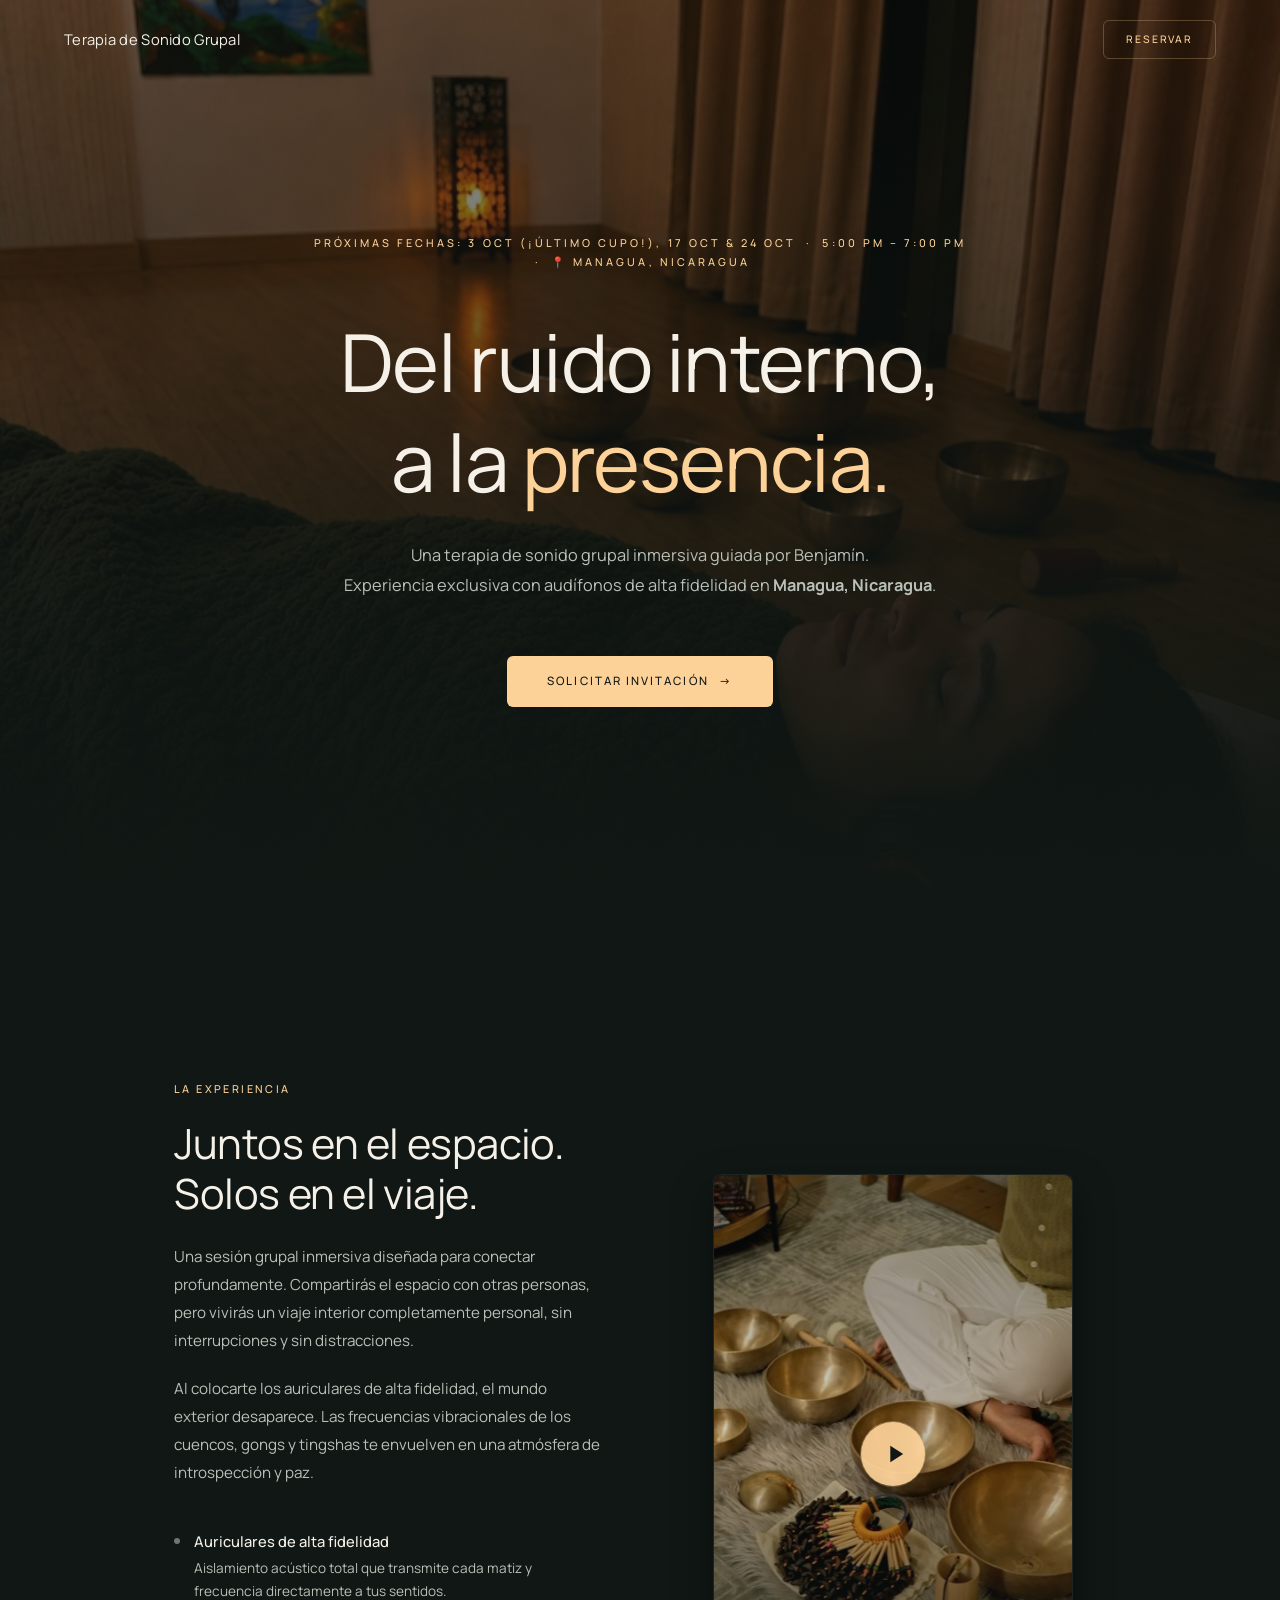
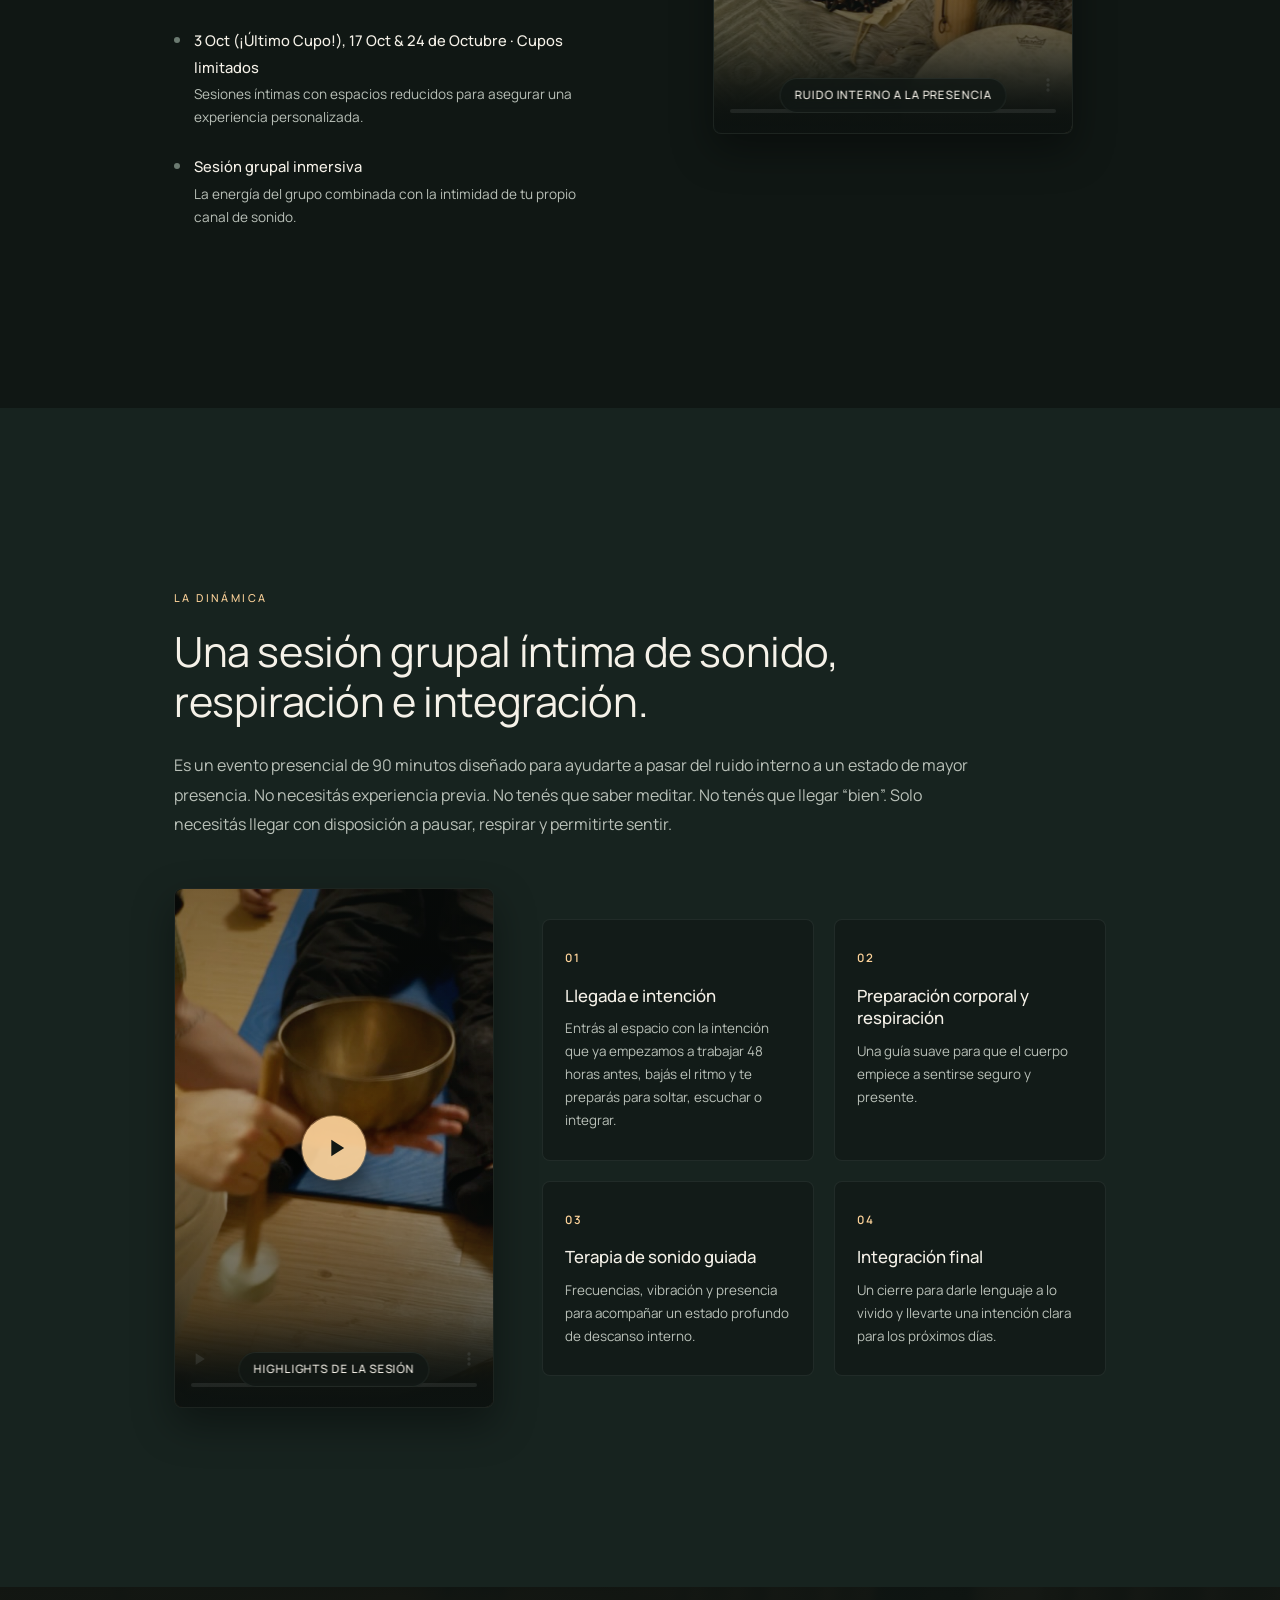
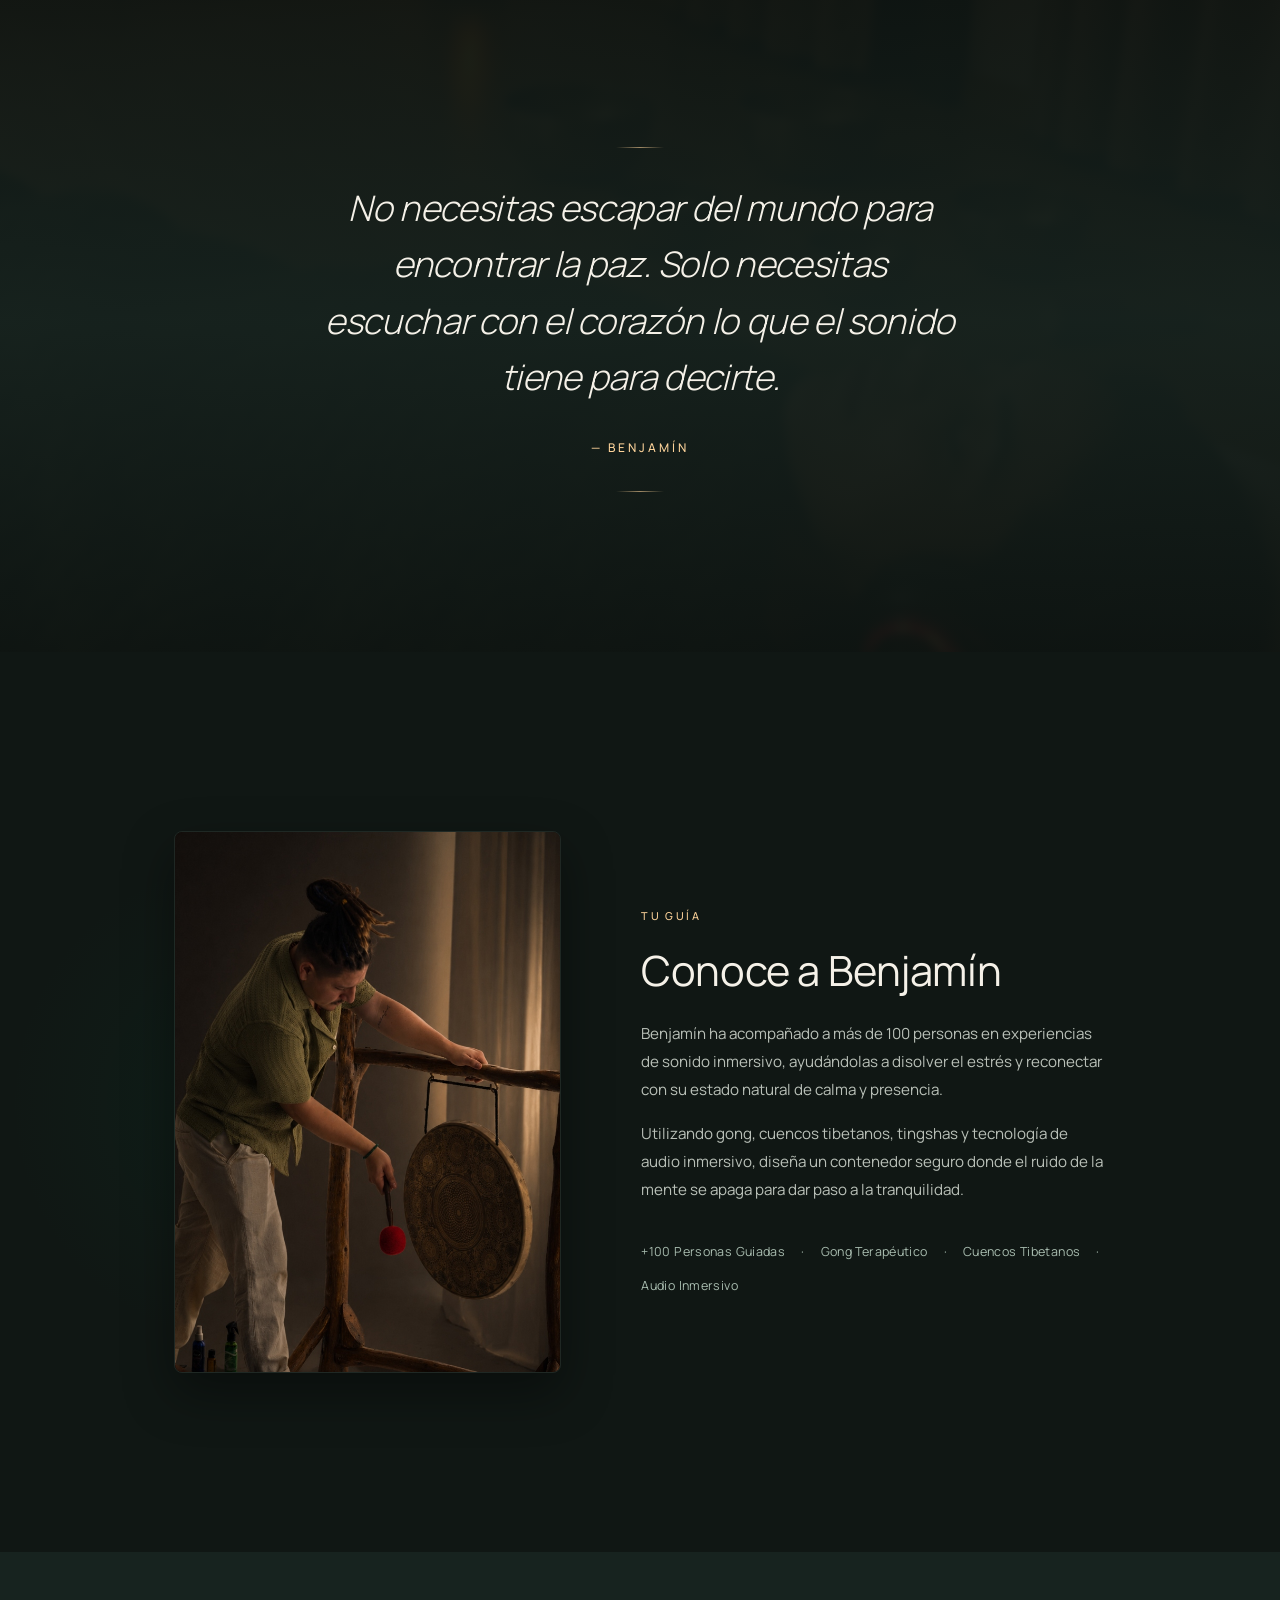
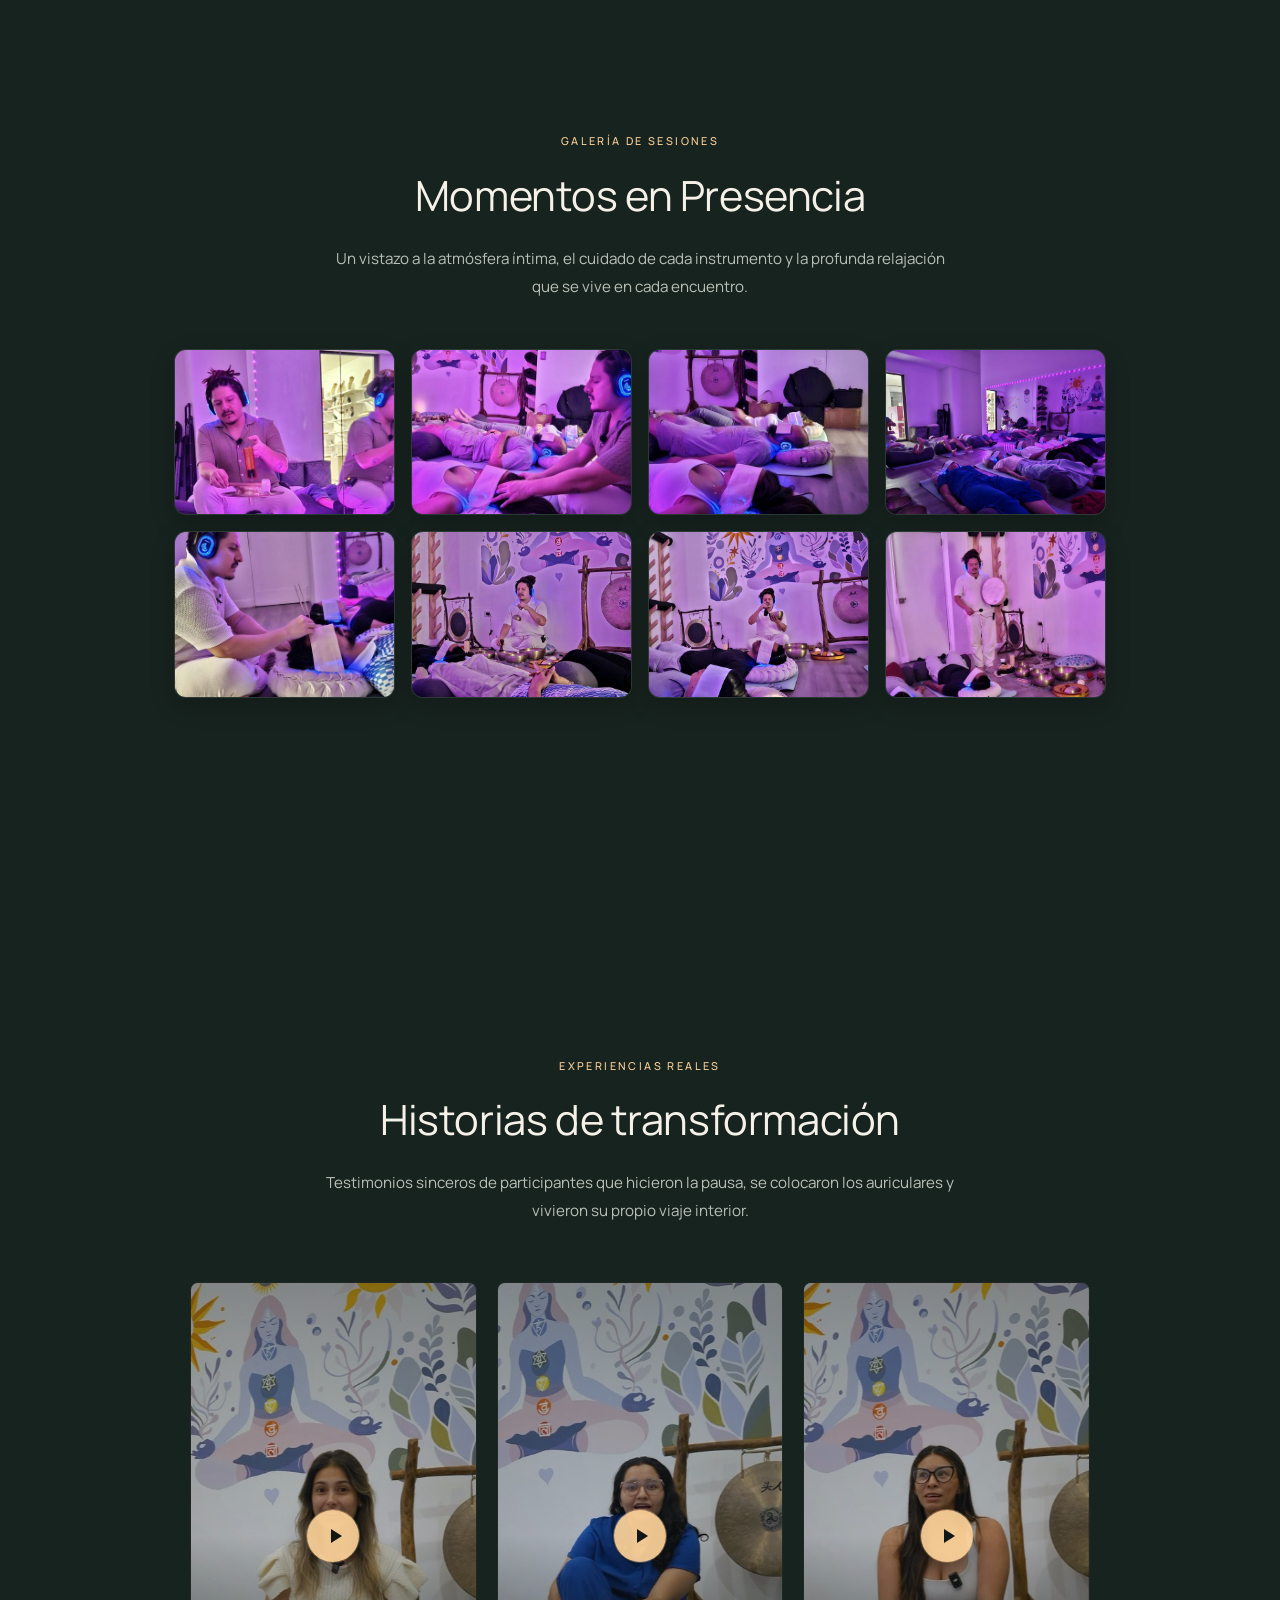
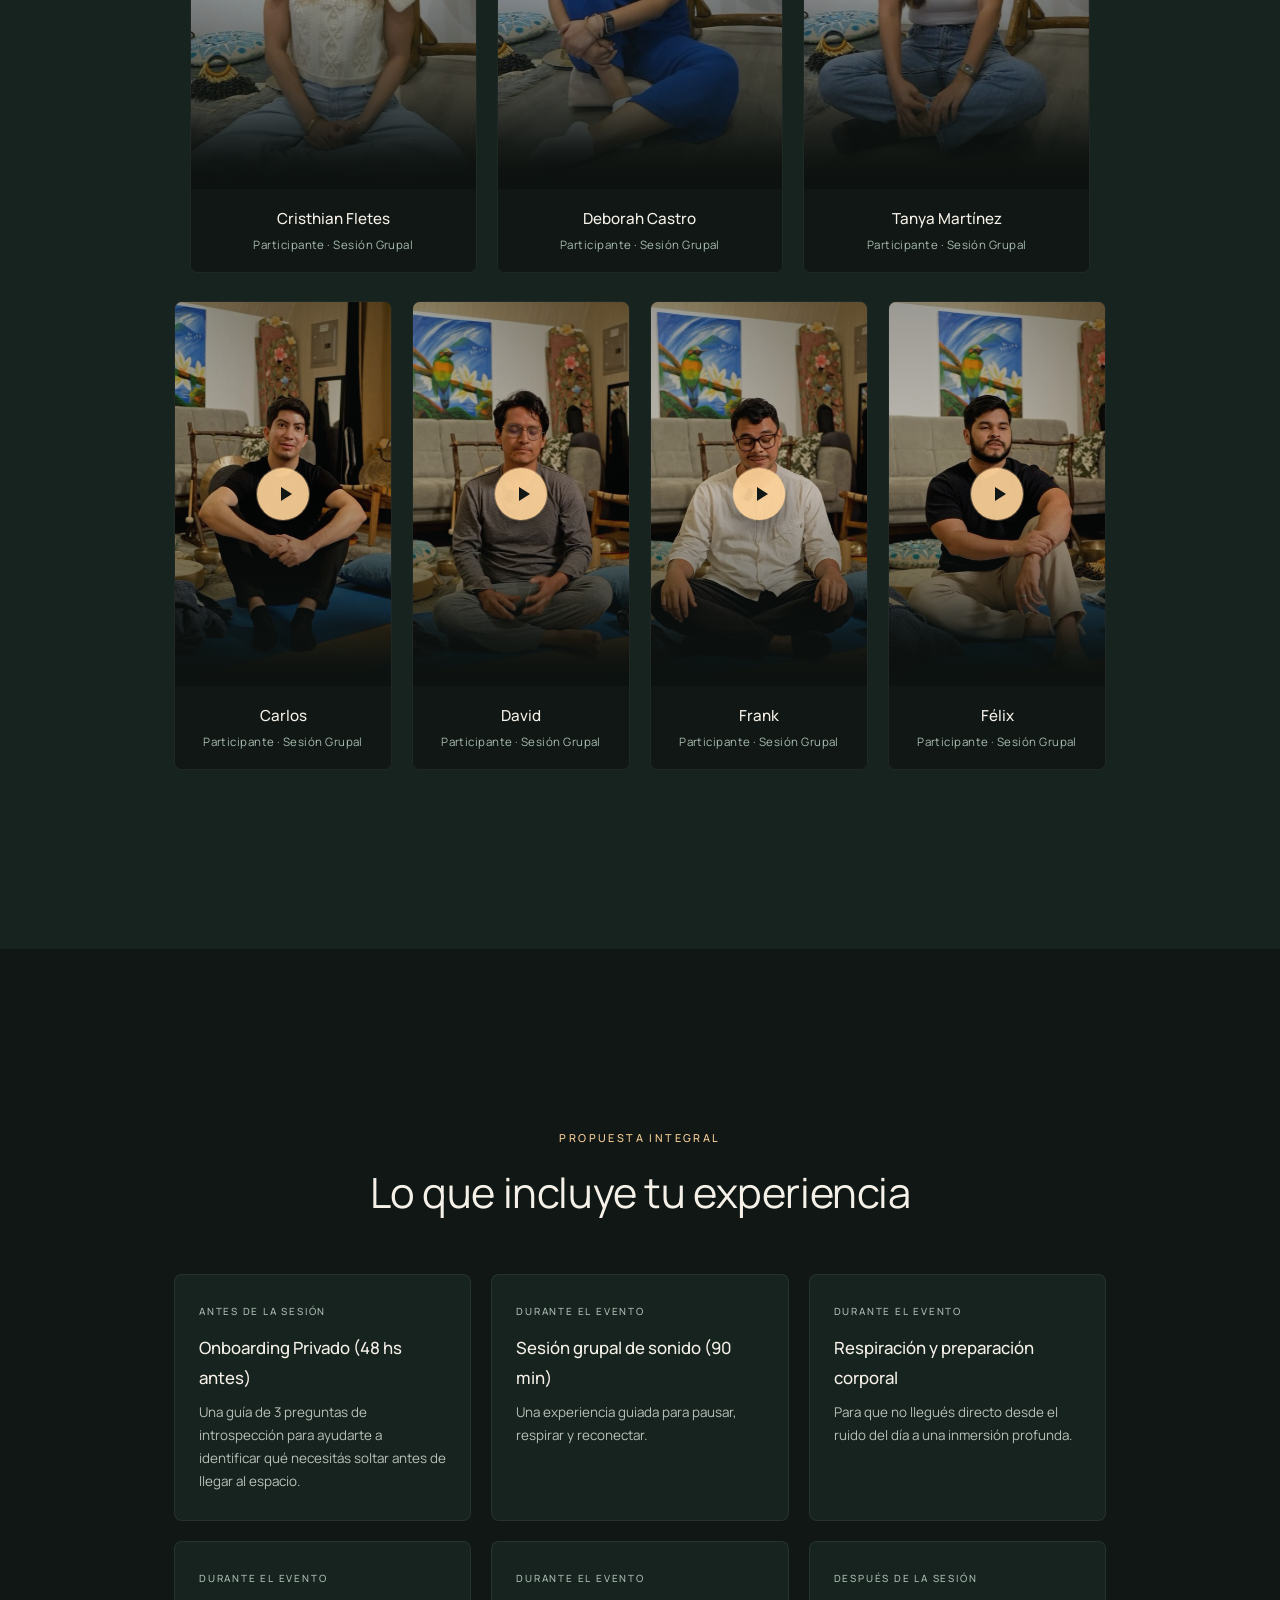
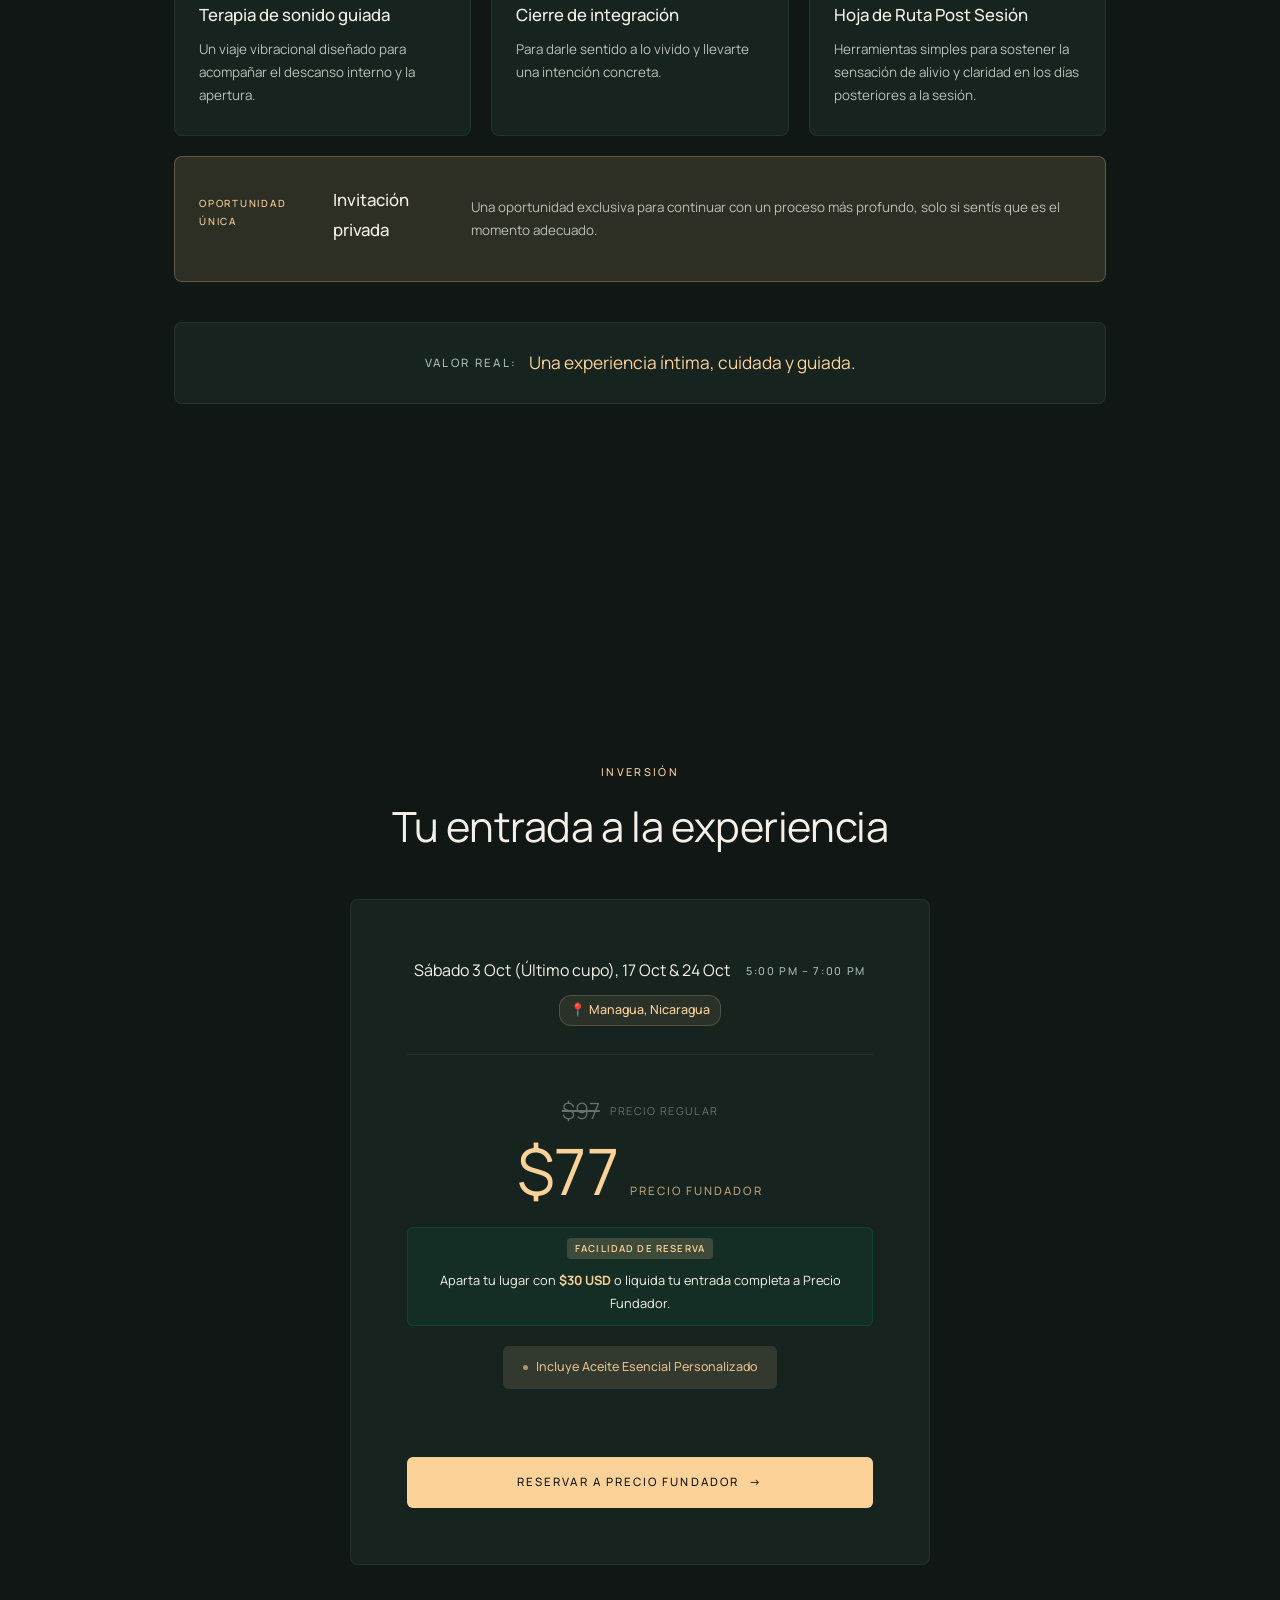
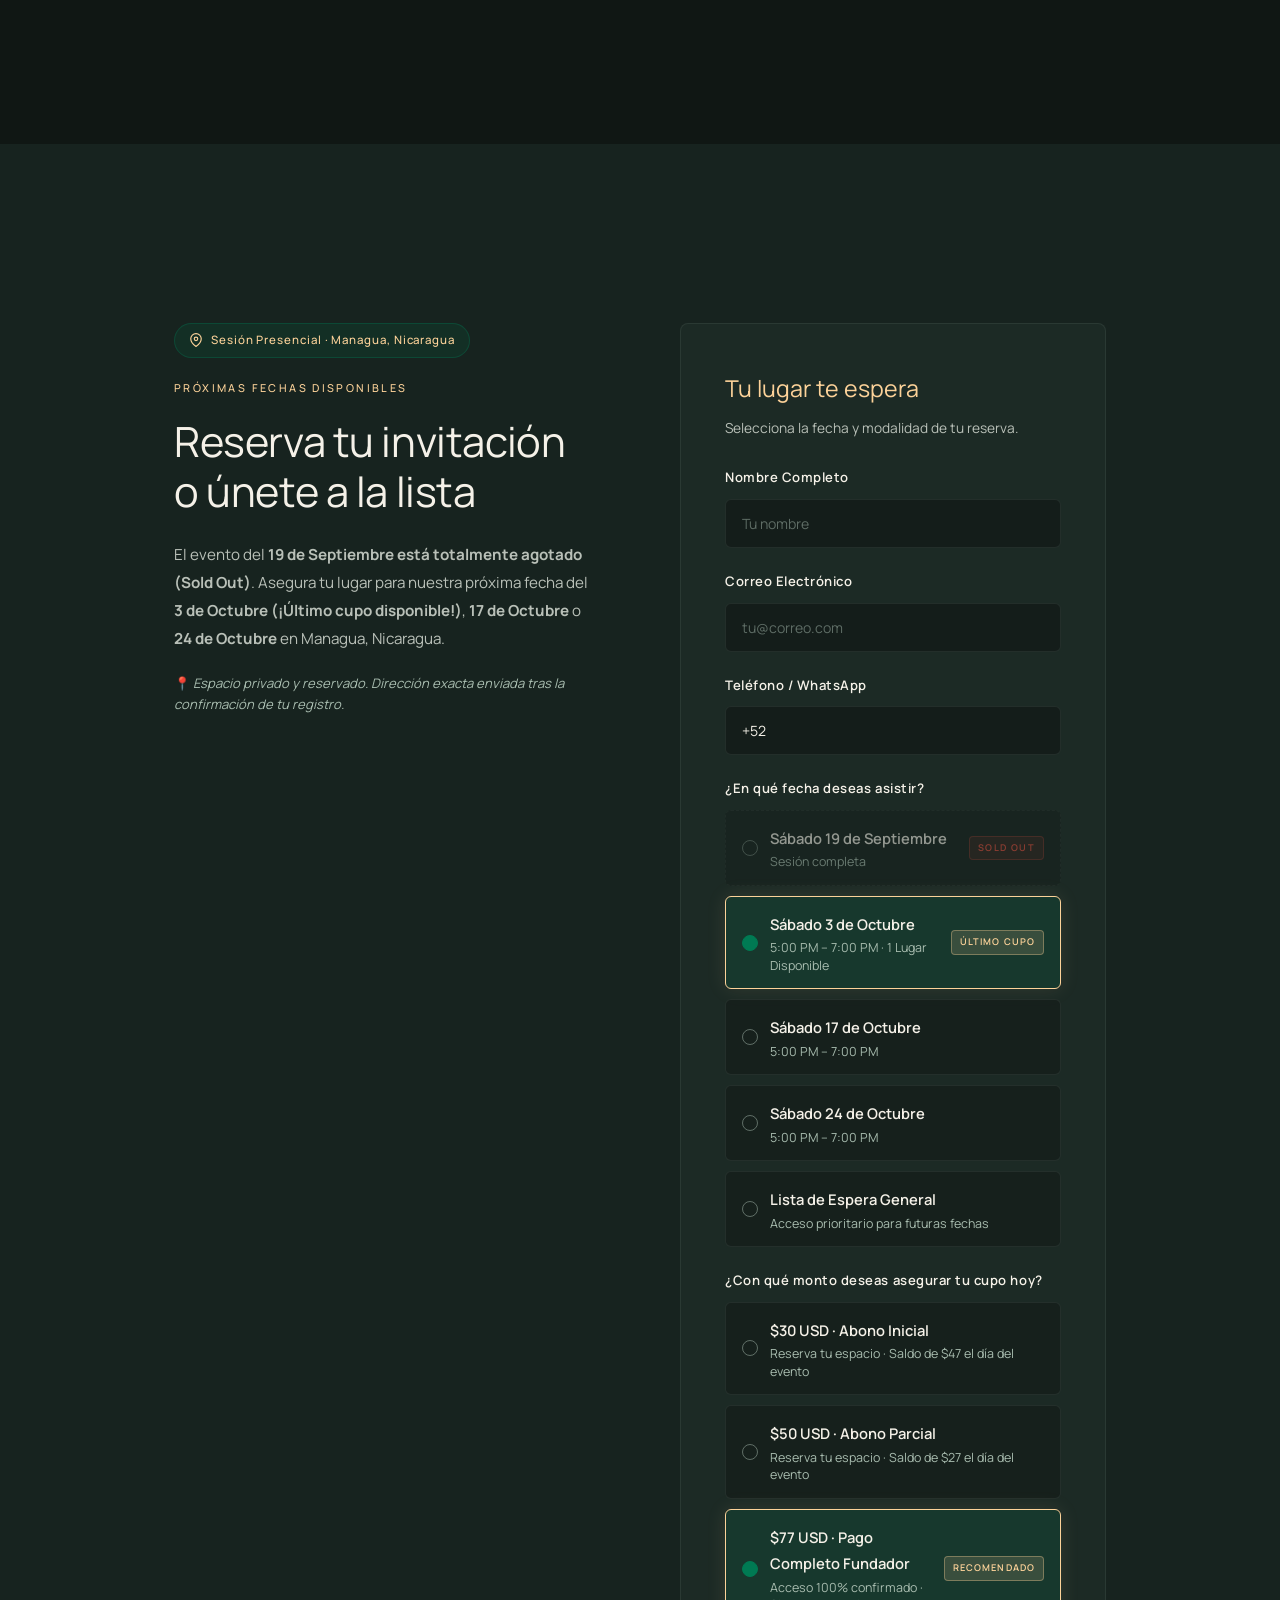
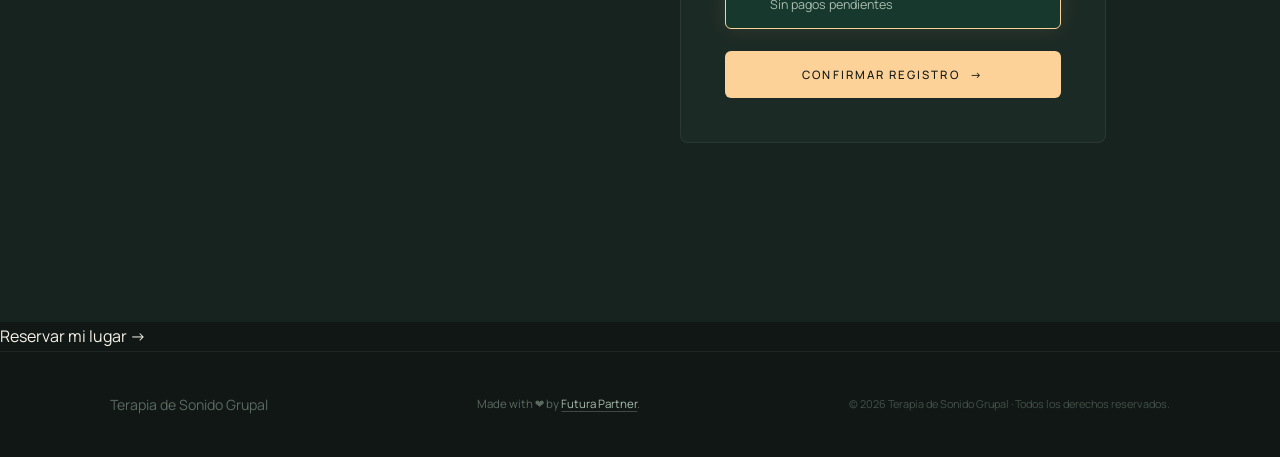
==== default/index.html @ f6e2417f "Initial commit: Added default and light versions" ====
<!DOCTYPE html>
<html lang="es">
<head>
  <meta charset="UTF-8" />
  <meta name="viewport" content="width=device-width, initial-scale=1.0" />
  <title>Terapia de Sonido Grupal — Exclusiva | Inscríbete</title>
  <meta name="description" content="Terapia de Sonido Grupal Inmersiva guiada por Benjamín. Reserva tu invitación e inscríbete a la experiencia." />
  <meta property="og:title" content="Terapia de Sonido Grupal — Exclusiva | Inscríbete" />
  <meta property="og:description" content="Una experiencia de Terapia de Sonido Grupal Inmersiva guiada por Benjamín. Cupos exclusivos. Inscríbete ahora." />
  <meta property="og:type" content="website" />
  <link rel="preconnect" href="https://fonts.googleapis.com" />
  <link rel="preconnect" href="https://fonts.gstatic.com" crossorigin />
  <link href="https://fonts.googleapis.com/css2?family=Manrope:wght@300;400;500;600&display=swap" rel="stylesheet" />
  <link rel="stylesheet" href="style.css" />
  <link rel="stylesheet" href="https://cdn.jsdelivr.net/npm/intl-tel-input@24.5.0/build/css/intlTelInput.min.css" />

  <!-- Google Tag Manager -->
  <script>(function(w,d,s,l,i){w[l]=w[l]||[];w[l].push({'gtm.start':
  new Date().getTime(),event:'gtm.js'});var f=d.getElementsByTagName(s)[0],
  j=d.createElement(s),dl=l!='dataLayer'?'&l='+l:'';j.async=true;j.src=
  'https://www.googletagmanager.com/gtm.js?id='+i+dl;f.parentNode.insertBefore(j,f);
  })(window,document,'script','dataLayer','GTM-536QFM63');</script>
  <!-- End Google Tag Manager -->
</head>
<body>
  <!-- Google Tag Manager (noscript) -->
  <noscript><iframe src="https://www.googletagmanager.com/ns.html?id=GTM-536QFM63"
  height="0" width="0" style="display:none;visibility:hidden"></iframe></noscript>
  <!-- End Google Tag Manager (noscript) -->

  <!-- NAV -->
  <nav id="main-nav" role="navigation" aria-label="Navegación principal">
    <div class="nav-wordmark">Terapia de Sonido Grupal</div>
    <a href="#registro" class="nav-cta" id="nav-cta-btn">Reservar</a>
  </nav>

  <!-- HERO -->
  <section id="hero" aria-label="Inicio">
    <div class="hero-bg" role="img" aria-label="Atmósfera de terapia de sonido"></div>
    <div class="hero-overlay"></div>
    <div class="hero-content">
      <p class="hero-eyebrow">Próximas Fechas: 3 Oct (¡Último cupo!), 17 Oct & 24 Oct <span class="desktop-only">&nbsp;·&nbsp; 5:00 PM – 7:00 PM</span> &nbsp;·&nbsp; <span class="hero-location-text">📍 Managua, Nicaragua</span></p>

      <h1 class="hero-title">
        Del ruido interno,<br />
        a la <em>presencia.</em>
      </h1>

      <p class="hero-subtitle">
        Una terapia de sonido grupal inmersiva guiada por Benjamín.<br class="desktop-only" />
        Experiencia exclusiva con audífonos de alta fidelidad en <strong>Managua, Nicaragua</strong>.
      </p>

      <a href="#registro" class="btn-primary" id="hero-cta-btn">
        Solicitar Invitación <span class="arrow">→</span>
      </a>
    </div>
  </section>

  <!-- EXPERIENCE -->
  <section id="experience" aria-labelledby="exp-title">
    <div class="container">
      <div class="experience-grid">
        <div class="experience-text">
          <span class="eyebrow reveal">La Experiencia</span>
          <h2 class="section-title reveal delay-1" id="exp-title">
            Juntos en el espacio.<br />Solos en el viaje.
          </h2>
          <p class="section-body reveal delay-2">
            Una sesión grupal inmersiva diseñada para conectar profundamente. Compartirás el espacio con otras personas, pero vivirás un viaje interior completamente personal, sin interrupciones y sin distracciones.
          </p>
          <p class="section-body reveal delay-2">
            Al colocarte los auriculares de alta fidelidad, el mundo exterior desaparece. Las frecuencias vibracionales de los cuencos, gongs y tingshas te envuelven en una atmósfera de introspección y paz.
          </p>
          <ul class="feature-list reveal delay-3">
            <li class="feature-item">
              <div class="feature-dot"></div>
              <div class="feature-text">
                <strong>Auriculares de alta fidelidad</strong>
                <p>Aislamiento acústico total que transmite cada matiz y frecuencia directamente a tus sentidos.</p>
              </div>
            </li>
            <li class="feature-item">
              <div class="feature-dot"></div>
              <div class="feature-text">
                <strong>3 Oct (¡Último Cupo!), 17 Oct & 24 de Octubre · Cupos limitados</strong>
                <p>Sesiones íntimas con espacios reducidos para asegurar una experiencia personalizada.</p>
              </div>
            </li>
            <li class="feature-item">
              <div class="feature-dot"></div>
              <div class="feature-text">
                <strong>Sesión grupal inmersiva</strong>
                <p>La energía del grupo combinada con la intimidad de tu propio canal de sonido.</p>
              </div>
            </li>
          </ul>
        </div>
        <div class="experience-video-container reveal delay-2">
          <div class="video-card-wrapper main-video-wrapper">
            <video
              id="video-principal"
              class="custom-video"
              src="videos/ruido_interno.mp4"
              poster="videos/poster_ruido_interno.jpg"
              playsinline
              preload="metadata"
              controls
            ></video>
            <div class="video-custom-overlay" data-video-target="video-principal">
              <button class="video-play-button" aria-label="Reproducir video principal">
                <svg viewBox="0 0 24 24" width="28" height="28" fill="currentColor">
                  <path d="M8 5v14l11-7z"/>
                </svg>
              </button>
              <div class="video-tag-pill">Ruido interno a la presencia</div>
            </div>
          </div>
        </div>
      </div>
    </div>
  </section>

  <!-- PROCESO DE LA SESIÓN -->
  <section id="proceso" aria-labelledby="proceso-title">
    <div class="container">
      <div class="proceso-header">
        <span class="eyebrow reveal">La Dinámica</span>
        <h2 class="section-title reveal delay-1" id="proceso-title">
          Una sesión grupal íntima de sonido,<br />respiración e integración.
        </h2>
        <p class="section-body proceso-intro reveal delay-2">
          Es un evento presencial de 90 minutos diseñado para ayudarte a pasar del ruido interno a un estado de mayor presencia. No necesitás experiencia previa. No tenés que saber meditar. No tenés que llegar “bien”. Solo necesitás llegar con disposición a pausar, respirar y permitirte sentir.
        </p>
      </div>

      <div class="proceso-columns">
        <!-- Columna Izquierda: Video Highlights -->
        <div class="proceso-video-col reveal delay-1">
          <div class="video-card-wrapper highlights-video-wrapper">
            <video
              id="video-highlights"
              class="custom-video"
              src="videos/highlights.mp4"
              poster="videos/poster_highlights.jpg"
              playsinline
              preload="metadata"
              controls
            ></video>
            <div class="video-custom-overlay" data-video-target="video-highlights">
              <button class="video-play-button" aria-label="Ver momentos destacados">
                <svg viewBox="0 0 24 24" width="28" height="28" fill="currentColor">
                  <path d="M8 5v14l11-7z"/>
                </svg>
              </button>
              <div class="video-tag-pill">Highlights de la sesión</div>
            </div>
          </div>
        </div>

        <!-- Columna Derecha: Tarjetas del proceso -->
        <div class="proceso-cards-col">
          <div class="proceso-grid">
            <div class="proceso-card reveal">
              <span class="proceso-num">01</span>
              <h3 class="proceso-card-title">Llegada e intención</h3>
              <p class="proceso-card-body">Entrás al espacio con la intención que ya empezamos a trabajar 48 horas antes, bajás el ritmo y te preparás para soltar, escuchar o integrar.</p>
            </div>
            <div class="proceso-card reveal delay-1">
              <span class="proceso-num">02</span>
              <h3 class="proceso-card-title">Preparación corporal y respiración</h3>
              <p class="proceso-card-body">Una guía suave para que el cuerpo empiece a sentirse seguro y presente.</p>
            </div>
            <div class="proceso-card reveal delay-2">
              <span class="proceso-num">03</span>
              <h3 class="proceso-card-title">Terapia de sonido guiada</h3>
              <p class="proceso-card-body">Frecuencias, vibración y presencia para acompañar un estado profundo de descanso interno.</p>
            </div>
            <div class="proceso-card reveal delay-3">
              <span class="proceso-num">04</span>
              <h3 class="proceso-card-title">Integración final</h3>
              <p class="proceso-card-body">Un cierre para darle lenguaje a lo vivido y llevarte una intención clara para los próximos días.</p>
            </div>
          </div>
        </div>
      </div>
    </div>
  </section>

  <!-- QUOTE — cinematic moment -->
  <section id="quote-band" aria-label="Filosofía">
    <div class="quote-bg" aria-hidden="true"></div>
    <div class="quote-overlay"></div>
    <div class="quote-inner">
      <div class="quote-line" aria-hidden="true"></div>
      <blockquote class="quote-text reveal">
        No necesitas escapar del mundo para encontrar la paz. Solo necesitas escuchar con el corazón lo que el sonido tiene para decirte.
      </blockquote>
      <p class="quote-attr reveal delay-1">— Benjamín</p>
      <div class="quote-line" aria-hidden="true"></div>
    </div>
  </section>

  <!-- BENJAMIN -->
  <section id="benjamin" aria-labelledby="benjamin-title">
    <div class="benjamin-ambient" aria-hidden="true"></div>
    <div class="container">
      <div class="benjamin-grid">
        <div class="benjamin-image-frame reveal">
          <img src="benjamin_gong.jpg" alt="Benjamín guiando con gong sagrado" loading="lazy" />
        </div>
        <div class="benjamin-content">
          <span class="eyebrow reveal">Tu Guía</span>
          <h2 class="section-title reveal delay-1" id="benjamin-title">Conoce a Benjamín</h2>
          <p class="section-body reveal delay-2">
            Benjamín ha acompañado a más de 100 personas en experiencias de sonido inmersivo, ayudándolas a disolver el estrés y reconectar con su estado natural de calma y presencia.
          </p>
          <p class="section-body reveal delay-2">
            Utilizando gong, cuencos tibetanos, tingshas y tecnología de audio inmersivo, diseña un contenedor seguro donde el ruido de la mente se apaga para dar paso a la tranquilidad.
          </p>
          <div class="credentials reveal delay-3">
            <span class="credential-item">+100 Personas Guiadas</span>
            <span class="credential-item">·</span>
            <span class="credential-item">Gong Terapéutico</span>
            <span class="credential-item">·</span>
            <span class="credential-item">Cuencos Tibetanos</span>
            <span class="credential-item">·</span>
            <span class="credential-item">Audio Inmersivo</span>
          </div>
        </div>
      </div>
    </div>
  </section>

  <!-- GALLERY — Sesiones de Sonidoterapia -->
  <section id="gallery" aria-labelledby="gallery-title">
    <div class="container">
      <div class="gallery-header">
        <span class="eyebrow reveal">Galería de Sesiones</span>
        <h2 class="section-title reveal delay-1" id="gallery-title">
          Momentos en Presencia
        </h2>
        <p class="section-body gallery-intro reveal delay-2">
          Un vistazo a la atmósfera íntima, el cuidado de cada instrumento y la profunda relajación que se vive en cada encuentro.
        </p>
      </div>
      <div class="gallery-grid reveal delay-2">
        <div class="gallery-card" data-index="0" data-large="gallery/sesion_foto_1_large.jpg" data-caption="Inmersión sonora grupal y presencia plena">
          <div class="gallery-img-wrapper">
            <img src="gallery/sesion_foto_1_thumb.jpg" alt="Participantes en sesión de terapia de sonido grupal" class="pos-top" loading="lazy" />
            <div class="gallery-overlay">
              <span class="gallery-zoom-icon">
                <svg viewBox="0 0 24 24" width="22" height="22" fill="none" stroke="currentColor" stroke-width="2">
                  <path d="M15 3h6v6M9 21H3v-6M21 3l-7 7M3 21l7-7"/>
                </svg>
              </span>
            </div>
          </div>
        </div>
        <div class="gallery-card" data-index="1" data-large="gallery/sesion_foto_2_large.jpg" data-caption="Instrumentos sagrados y cuencos tibetanos de sanación">
          <div class="gallery-img-wrapper">
            <img src="gallery/sesion_foto_2_thumb.jpg" alt="Cuencos tibetanos afinados para terapia de sonido" loading="lazy" />
            <div class="gallery-overlay">
              <span class="gallery-zoom-icon">
                <svg viewBox="0 0 24 24" width="22" height="22" fill="none" stroke="currentColor" stroke-width="2">
                  <path d="M15 3h6v6M9 21H3v-6M21 3l-7 7M3 21l7-7"/>
                </svg>
              </span>
            </div>
          </div>
        </div>
        <div class="gallery-card" data-index="2" data-large="gallery/sesion_foto_3_large.jpg" data-caption="Espacio preparado con atención plena para cada participante">
          <div class="gallery-img-wrapper">
            <img src="gallery/sesion_foto_3_thumb.jpg" alt="Ambiente y disposición de la sesión de sonidoterapia" loading="lazy" />
            <div class="gallery-overlay">
              <span class="gallery-zoom-icon">
                <svg viewBox="0 0 24 24" width="22" height="22" fill="none" stroke="currentColor" stroke-width="2">
                  <path d="M15 3h6v6M9 21H3v-6M21 3l-7 7M3 21l7-7"/>
                </svg>
              </span>
            </div>
          </div>
        </div>
        <div class="gallery-card" data-index="3" data-large="gallery/sesion_foto_4_large.jpg" data-caption="Guía personalizada y vibración armónica">
          <div class="gallery-img-wrapper">
            <img src="gallery/sesion_foto_4_thumb.jpg" alt="Facilitador Benjamín guiando la terapia sonora" loading="lazy" />
            <div class="gallery-overlay">
              <span class="gallery-zoom-icon">
                <svg viewBox="0 0 24 24" width="22" height="22" fill="none" stroke="currentColor" stroke-width="2">
                  <path d="M15 3h6v6M9 21H3v-6M21 3l-7 7M3 21l7-7"/>
                </svg>
              </span>
            </div>
          </div>
        </div>
        <div class="gallery-card" data-index="4" data-large="gallery/sesion_foto_5_large.jpg" data-caption="Relajación y descanso profundo con auriculares HD">
          <div class="gallery-img-wrapper">
            <img src="gallery/sesion_foto_5_thumb.jpg" alt="Participante descansando en sesión de sonido" loading="lazy" />
            <div class="gallery-overlay">
              <span class="gallery-zoom-icon">
                <svg viewBox="0 0 24 24" width="22" height="22" fill="none" stroke="currentColor" stroke-width="2">
                  <path d="M15 3h6v6M9 21H3v-6M21 3l-7 7M3 21l7-7"/>
                </svg>
              </span>
            </div>
          </div>
        </div>
        <div class="gallery-card" data-index="5" data-large="gallery/sesion_foto_6_large.jpg" data-caption="Sonoridad envolvente de campanas y frecuencias puras">
          <div class="gallery-img-wrapper">
            <img src="gallery/sesion_foto_6_thumb.jpg" alt="Detalle de campanas e instrumentos sonoros" loading="lazy" />
            <div class="gallery-overlay">
              <span class="gallery-zoom-icon">
                <svg viewBox="0 0 24 24" width="22" height="22" fill="none" stroke="currentColor" stroke-width="2">
                  <path d="M15 3h6v6M9 21H3v-6M21 3l-7 7M3 21l7-7"/>
                </svg>
              </span>
            </div>
          </div>
        </div>
        <div class="gallery-card" data-index="6" data-large="gallery/sesion_foto_7_large.jpg" data-caption="Paz mental y reconexión profunda con uno mismo">
          <div class="gallery-img-wrapper">
            <img src="gallery/sesion_foto_7_thumb.jpg" alt="Participante en meditación sonora con antifaz" loading="lazy" />
            <div class="gallery-overlay">
              <span class="gallery-zoom-icon">
                <svg viewBox="0 0 24 24" width="22" height="22" fill="none" stroke="currentColor" stroke-width="2">
                  <path d="M15 3h6v6M9 21H3v-6M21 3l-7 7M3 21l7-7"/>
                </svg>
              </span>
            </div>
          </div>
        </div>
        <div class="gallery-card" data-index="7" data-large="gallery/sesion_foto_8_large.jpg" data-caption="Cierre de sesión y reintegración grupal">
          <div class="gallery-img-wrapper">
            <img src="gallery/sesion_foto_8_thumb.jpg" alt="Grupo compartiendo al finalizar la sesión de sonidoterapia" loading="lazy" />
            <div class="gallery-overlay">
              <span class="gallery-zoom-icon">
                <svg viewBox="0 0 24 24" width="22" height="22" fill="none" stroke="currentColor" stroke-width="2">
                  <path d="M15 3h6v6M9 21H3v-6M21 3l-7 7M3 21l7-7"/>
                </svg>
              </span>
            </div>
          </div>
        </div>
      </div>
    </div>
  </section>

  <!-- TESTIMONIOS (VIDEOS) -->
  <section id="testimonios" aria-labelledby="testimonios-title">
    <div class="container">
      <div class="testimonios-header">
        <span class="eyebrow reveal">Experiencias Reales</span>
        <h2 class="section-title reveal delay-1" id="testimonios-title">
          Historias de transformación
        </h2>
        <p class="section-body testimonios-intro reveal delay-2">
          Testimonios sinceros de participantes que hicieron la pausa, se colocaron los auriculares y vivieron su propio viaje interior.
        </p>
      </div>

      <!-- Fila 1: 3 Videos Destacados (Centrados en Desktop) -->
      <div class="testimonios-featured-grid">
        <!-- 1: Cristhian Fletes -->
        <div class="testimonio-card reveal">
          <div class="testimonio-video-wrap">
            <video
              id="video-cristhian"
              class="custom-video"
              src="videos/testimonio_cristhian.mp4"
              poster="videos/poster_testimonio_cristhian.jpg"
              playsinline
              preload="none"
              controls
            ></video>
            <div class="video-custom-overlay" data-video-target="video-cristhian">
              <button class="video-play-button" aria-label="Ver testimonio de Cristhian Fletes">
                <svg viewBox="0 0 24 24" width="24" height="24" fill="currentColor">
                  <path d="M8 5v14l11-7z"/>
                </svg>
              </button>
            </div>
          </div>
          <div class="testimonio-info">
            <div class="testimonio-name">Cristhian Fletes</div>
            <div class="testimonio-role">Participante · Sesión Grupal</div>
          </div>
        </div>

        <!-- 2: Deborah Castro -->
        <div class="testimonio-card reveal delay-1">
          <div class="testimonio-video-wrap">
            <video
              id="video-deborah"
              class="custom-video"
              src="videos/testimonio_deborah.mp4"
              poster="videos/poster_testimonio_deborah.jpg"
              playsinline
              preload="none"
              controls
            ></video>
            <div class="video-custom-overlay" data-video-target="video-deborah">
              <button class="video-play-button" aria-label="Ver testimonio de Deborah Castro">
                <svg viewBox="0 0 24 24" width="24" height="24" fill="currentColor">
                  <path d="M8 5v14l11-7z"/>
                </svg>
              </button>
            </div>
          </div>
          <div class="testimonio-info">
            <div class="testimonio-name">Deborah Castro</div>
            <div class="testimonio-role">Participante · Sesión Grupal</div>
          </div>
        </div>

        <!-- 3: Tanya Martínez -->
        <div class="testimonio-card reveal delay-2">
          <div class="testimonio-video-wrap">
            <video
              id="video-tanya"
              class="custom-video"
              src="videos/testimonio_tanya.mp4"
              poster="videos/poster_testimonio_tanya.jpg"
              playsinline
              preload="none"
              controls
            ></video>
            <div class="video-custom-overlay" data-video-target="video-tanya">
              <button class="video-play-button" aria-label="Ver testimonio de Tanya Martínez">
                <svg viewBox="0 0 24 24" width="24" height="24" fill="currentColor">
                  <path d="M8 5v14l11-7z"/>
                </svg>
              </button>
            </div>
          </div>
          <div class="testimonio-info">
            <div class="testimonio-name">Tanya Martínez</div>
            <div class="testimonio-role">Participante · Sesión Grupal</div>
          </div>
        </div>
      </div>

      <!-- Fila 2: 4 Videos Adicionales -->
      <div class="testimonios-grid">
        <!-- 4: Carlos -->
        <div class="testimonio-card reveal">
          <div class="testimonio-video-wrap">
            <video
              id="video-carlos"
              class="custom-video"
              src="videos/testimonio_carlos.mp4"
              poster="videos/poster_testimonio_carlos.jpg"
              playsinline
              preload="none"
              controls
            ></video>
            <div class="video-custom-overlay" data-video-target="video-carlos">
              <button class="video-play-button" aria-label="Ver testimonio de Carlos">
                <svg viewBox="0 0 24 24" width="24" height="24" fill="currentColor">
                  <path d="M8 5v14l11-7z"/>
                </svg>
              </button>
            </div>
          </div>
          <div class="testimonio-info">
            <div class="testimonio-name">Carlos</div>
            <div class="testimonio-role">Participante · Sesión Grupal</div>
          </div>
        </div>

        <!-- 5: David -->
        <div class="testimonio-card reveal delay-1">
          <div class="testimonio-video-wrap">
            <video
              id="video-david"
              class="custom-video"
              src="videos/testimonio_david.mp4"
              poster="videos/poster_testimonio_david.jpg"
              playsinline
              preload="none"
              controls
            ></video>
            <div class="video-custom-overlay" data-video-target="video-david">
              <button class="video-play-button" aria-label="Ver testimonio de David">
                <svg viewBox="0 0 24 24" width="24" height="24" fill="currentColor">
                  <path d="M8 5v14l11-7z"/>
                </svg>
              </button>
            </div>
          </div>
          <div class="testimonio-info">
            <div class="testimonio-name">David</div>
            <div class="testimonio-role">Participante · Sesión Grupal</div>
          </div>
        </div>

        <!-- 6: Frank -->
        <div class="testimonio-card reveal delay-2">
          <div class="testimonio-video-wrap">
            <video
              id="video-frank"
              class="custom-video"
              src="videos/testimonio_frank.mp4"
              poster="videos/poster_testimonio_frank.jpg"
              playsinline
              preload="none"
              controls
            ></video>
            <div class="video-custom-overlay" data-video-target="video-frank">
              <button class="video-play-button" aria-label="Ver testimonio de Frank">
                <svg viewBox="0 0 24 24" width="24" height="24" fill="currentColor">
                  <path d="M8 5v14l11-7z"/>
                </svg>
              </button>
            </div>
          </div>
          <div class="testimonio-info">
            <div class="testimonio-name">Frank</div>
            <div class="testimonio-role">Participante · Sesión Grupal</div>
          </div>
        </div>

        <!-- 7: Félix -->
        <div class="testimonio-card reveal delay-3">
          <div class="testimonio-video-wrap">
            <video
              id="video-felix"
              class="custom-video"
              src="videos/testimonio_felix.mp4"
              poster="videos/poster_testimonio_felix.jpg"
              playsinline
              preload="none"
              controls
            ></video>
            <div class="video-custom-overlay" data-video-target="video-felix">
              <button class="video-play-button" aria-label="Ver testimonio de Félix">
                <svg viewBox="0 0 24 24" width="24" height="24" fill="currentColor">
                  <path d="M8 5v14l11-7z"/>
                </svg>
              </button>
            </div>
          </div>
          <div class="testimonio-info">
            <div class="testimonio-name">Félix</div>
            <div class="testimonio-role">Participante · Sesión Grupal</div>
          </div>
        </div>
      </div>
    </div>
  </section>

  <!-- LO QUE INCLUYE TU EXPERIENCIA -->
  <section id="incluye" aria-labelledby="incluye-title">
    <div class="container">
      <div class="incluye-header">
        <span class="eyebrow reveal">Propuesta Integral</span>
        <h2 class="section-title reveal delay-1" id="incluye-title">
          Lo que incluye tu experiencia
        </h2>
      </div>

      <div class="incluye-grid">
        <div class="incluye-card reveal">
          <div class="incluye-tag">Antes de la sesión</div>
          <h3 class="incluye-card-title">Onboarding Privado (48 hs antes)</h3>
          <p class="incluye-card-body">Una guía de 3 preguntas de introspección para ayudarte a identificar qué necesitás soltar antes de llegar al espacio.</p>
        </div>

        <div class="incluye-card reveal delay-1">
          <div class="incluye-tag">Durante el evento</div>
          <h3 class="incluye-card-title">Sesión grupal de sonido (90 min)</h3>
          <p class="incluye-card-body">Una experiencia guiada para pausar, respirar y reconectar.</p>
        </div>

        <div class="incluye-card reveal delay-1">
          <div class="incluye-tag">Durante el evento</div>
          <h3 class="incluye-card-title">Respiración y preparación corporal</h3>
          <p class="incluye-card-body">Para que no llegués directo desde el ruido del día a una inmersión profunda.</p>
        </div>

        <div class="incluye-card reveal delay-2">
          <div class="incluye-tag">Durante el evento</div>
          <h3 class="incluye-card-title">Terapia de sonido guiada</h3>
          <p class="incluye-card-body">Un viaje vibracional diseñado para acompañar el descanso interno y la apertura.</p>
        </div>

        <div class="incluye-card reveal delay-2">
          <div class="incluye-tag">Durante el evento</div>
          <h3 class="incluye-card-title">Cierre de integración</h3>
          <p class="incluye-card-body">Para darle sentido a lo vivido y llevarte una intención concreta.</p>
        </div>

        <div class="incluye-card reveal delay-3">
          <div class="incluye-tag">Después de la sesión</div>
          <h3 class="incluye-card-title">Hoja de Ruta Post Sesión</h3>
          <p class="incluye-card-body">Herramientas simples para sostener la sensación de alivio y claridad en los días posteriores a la sesión.</p>
        </div>

        <div class="incluye-card featured-incluye reveal delay-3">
          <div class="incluye-tag">Oportunidad Única</div>
          <h3 class="incluye-card-title">Invitación privada</h3>
          <p class="incluye-card-body">Una oportunidad exclusiva para continuar con un proceso más profundo, solo si sentís que es el momento adecuado.</p>
        </div>
      </div>

      <div class="valor-real-banner reveal delay-3">
        <span class="valor-real-label">Valor real:</span>
        <span class="valor-real-text">Una experiencia íntima, cuidada y guiada.</span>
      </div>
    </div>
  </section>

  <!-- PRICING -->
  <section id="pricing" aria-labelledby="pricing-title">
    <div class="container">
      <div class="pricing-layout">
        <div class="pricing-header">
          <span class="eyebrow reveal">Inversión</span>
          <h2 class="section-title reveal delay-1" id="pricing-title">
            Tu entrada a la experiencia
          </h2>
        </div>
        <div class="pricing-card reveal delay-2">
          <div class="pricing-date">
            <span class="pricing-date-day">Sábado 3 Oct (Último cupo), 17 Oct & 24 Oct</span>
            <span class="pricing-date-time">5:00 PM – 7:00 PM</span>
            <span class="pricing-date-loc">📍 Managua, Nicaragua</span>
          </div>
          <div class="pricing-body">
            <div class="pricing-regular">
              <span class="pricing-strike">$97</span>
              <span class="pricing-regular-label">Precio Regular</span>
            </div>
            <div class="pricing-founder">
              <span class="pricing-amount">$77</span>
              <span class="pricing-founder-label">Precio Fundador</span>
            </div>
            <div class="pricing-deposit-note">
              <span class="deposit-tag">Facilidad de Reserva</span>
              <p>Aparta tu lugar con <strong>$30 USD</strong> o liquida tu entrada completa a Precio Fundador.</p>
            </div>
            <div class="pricing-includes">
              <span class="pricing-includes-dot"></span>
              <span class="pricing-includes-text">Incluye Aceite Esencial Personalizado</span>
            </div>
          </div>
          <a href="#registro" class="btn-primary pricing-cta">
            Reservar a Precio Fundador <span class="arrow">→</span>
          </a>
        </div>
      </div>
    </div>
  </section>

  <!-- FORM -->
  <section id="registro" aria-labelledby="form-title">
    <div class="container">
      <div class="form-layout">
        <div class="form-intro">
          <div class="form-location-tag reveal">
            <svg viewBox="0 0 24 24" width="14" height="14" fill="none" stroke="currentColor" stroke-width="2">
              <path d="M21 10c0 7-9 13-9 13s-9-6-9-13a9 9 0 0 1 18 0z"/>
              <circle cx="12" cy="10" r="3"/>
            </svg>
            <span>Sesión Presencial · Managua, Nicaragua</span>
          </div>
          <span class="eyebrow reveal">Próximas Fechas Disponibles</span>
          <h2 class="section-title reveal delay-1" id="form-title">
            Reserva tu invitación<br />o únete a la lista
          </h2>
          <p class="section-body reveal delay-2">
            El evento del <strong>19 de Septiembre está totalmente agotado (Sold Out)</strong>. Asegura tu lugar para nuestra próxima fecha del <strong>3 de Octubre (¡Último cupo disponible!)</strong>, <strong>17 de Octubre</strong> o <strong>24 de Octubre</strong> en Managua, Nicaragua.
          </p>
          <p class="form-location-sub reveal delay-2">
            📍 <em>Espacio privado y reservado. Dirección exacta enviada tras la confirmación de tu registro.</em>
          </p>
        </div>

        <div class="form-card reveal delay-2">
          <h3 class="form-card-title">Tu lugar te espera</h3>
          <p class="form-card-subtitle">Selecciona la fecha y modalidad de tu reserva.</p>

          <form id="ghl-form" action="#" method="POST" novalidate>
            <div class="form-group">
              <label for="field-name" class="form-label">Nombre Completo</label>
              <input id="field-name" name="firstName" type="text" class="form-input" placeholder="Tu nombre" required autocomplete="name" />
            </div>

            <div class="form-group">
              <label for="field-email" class="form-label">Correo Electrónico</label>
              <input id="field-email" name="email" type="email" class="form-input" placeholder="tu@correo.com" required autocomplete="email" />
            </div>

            <div class="form-group">
              <label for="field-phone" class="form-label">Teléfono / WhatsApp</label>
              <input id="field-phone" name="phone" type="tel" class="form-input" placeholder="" required autocomplete="tel" />
            </div>

            <div class="form-group">
              <label class="form-label">¿En qué fecha deseas asistir?</label>
              <div class="option-selector event-option-selector">
                <label class="option-card sold-out" id="opt-sep19">
                  <input type="radio" name="eventOption" value="Evento 19 de Septiembre (Agotado)" disabled />
                  <div class="option-radio-dot"></div>
                  <div class="option-text-wrap">
                    <div class="option-title">Sábado 19 de Septiembre</div>
                    <div class="option-desc">Sesión completa</div>
                  </div>
                  <span class="sold-out-badge">SOLD OUT</span>
                </label>
                <label class="option-card active highlight-option" id="opt-oct03">
                  <input type="radio" name="eventOption" value="Evento 3 de Octubre" checked />
                  <div class="option-radio-dot"></div>
                  <div class="option-text-wrap">
                    <div class="option-title">Sábado 3 de Octubre</div>
                    <div class="option-desc">5:00 PM – 7:00 PM · 1 Lugar Disponible</div>
                  </div>
                  <span class="urgency-badge">ÚLTIMO CUPO</span>
                </label>
                <label class="option-card" id="opt-oct17">
                  <input type="radio" name="eventOption" value="Evento 17 de Octubre" />
                  <div class="option-radio-dot"></div>
                  <div class="option-text-wrap">
                    <div class="option-title">Sábado 17 de Octubre</div>
                    <div class="option-desc">5:00 PM – 7:00 PM</div>
                  </div>
                </label>
                <label class="option-card" id="opt-oct24">
                  <input type="radio" name="eventOption" value="Evento 24 de Octubre" />
                  <div class="option-radio-dot"></div>
                  <div class="option-text-wrap">
                    <div class="option-title">Sábado 24 de Octubre</div>
                    <div class="option-desc">5:00 PM – 7:00 PM</div>
                  </div>
                </label>
                <label class="option-card" id="opt-waitlist">
                  <input type="radio" name="eventOption" value="Lista de Espera" />
                  <div class="option-radio-dot"></div>
                  <div class="option-text-wrap">
                    <div class="option-title">Lista de Espera General</div>
                    <div class="option-desc">Acceso prioritario para futuras fechas</div>
                  </div>
                </label>
              </div>
            </div>

            <div class="form-group">
              <label class="form-label">¿Con qué monto deseas asegurar tu cupo hoy?</label>
              <div class="option-selector payment-option-selector">
                <label class="option-card" id="pay-opt-30">
                  <input type="radio" name="depositOption" value="$30 USD (Abono Inicial)" />
                  <div class="option-radio-dot"></div>
                  <div class="option-text-wrap">
                    <div class="option-title">$30 USD · Abono Inicial</div>
                    <div class="option-desc">Reserva tu espacio · Saldo de $47 el día del evento</div>
                  </div>
                </label>
                <label class="option-card" id="pay-opt-50">
                  <input type="radio" name="depositOption" value="$50 USD (Abono Parcial)" />
                  <div class="option-radio-dot"></div>
                  <div class="option-text-wrap">
                    <div class="option-title">$50 USD · Abono Parcial</div>
                    <div class="option-desc">Reserva tu espacio · Saldo de $27 el día del evento</div>
                  </div>
                </label>
                <label class="option-card active highlight-option" id="pay-opt-77">
                  <input type="radio" name="depositOption" value="$77 USD (Pago Completo)" checked />
                  <div class="option-radio-dot"></div>
                  <div class="option-text-wrap">
                    <div class="option-title">$77 USD · Pago Completo Fundador</div>
                    <div class="option-desc">Acceso 100% confirmado · Sin pagos pendientes</div>
                  </div>
                  <span class="urgency-badge">RECOMENDADO</span>
                </label>
              </div>
            </div>

            <button type="submit" class="btn-submit" id="submit-btn">
              <span id="btn-text">Confirmar Registro</span>
              <span class="arrow" id="btn-arrow">→</span>
            </button>
          </form>
        </div>
      </div>
    </div>
  </section>

  <!-- FLOATING CTA BUTTON -->
  <div class="floating-cta-container" id="floating-cta-container">
    <a href="#registro" class="floating-cta-btn" id="floating-cta-btn">
      <span class="floating-cta-dot"></span>
      <span class="floating-cta-text">Reservar mi lugar</span>
      <span class="floating-cta-arrow">→</span>
    </a>
  </div>

  <!-- FOOTER -->
  <footer role="contentinfo">
    <div class="footer-inner">
      <div class="footer-wordmark">Terapia de Sonido Grupal</div>
      <div class="footer-credit">
        Made with ❤️ by <a href="https://futurapartner.com/" target="_blank" rel="noopener">Futura Partner</a>.
      </div>
      <p class="footer-copy">© 2026 Terapia de Sonido Grupal · Todos los derechos reservados.</p>
    </div>
  </footer>

  <!-- LIGHTBOX MODAL -->
  <div id="lightbox-modal" class="lightbox-modal" aria-hidden="true" role="dialog" aria-label="Galería de fotos de la sesión">
    <div class="lightbox-backdrop" id="lightbox-backdrop"></div>
    <div class="lightbox-container">
      <button class="lightbox-close" id="lightbox-close" aria-label="Cerrar vista expandida">
        <svg viewBox="0 0 24 24" width="24" height="24" fill="none" stroke="currentColor" stroke-width="2">
          <line x1="18" y1="6" x2="6" y2="18"/>
          <line x1="6" y1="6" x2="18" y2="18"/>
        </svg>
      </button>
      <button class="lightbox-nav lightbox-prev" id="lightbox-prev" aria-label="Foto anterior">
        <svg viewBox="0 0 24 24" width="28" height="28" fill="none" stroke="currentColor" stroke-width="2">
          <polyline points="15 18 9 12 15 6"/>
        </svg>
      </button>
      <div class="lightbox-content">
        <div class="lightbox-img-wrap">
          <img id="lightbox-img" src="" alt="Sesión de sonidoterapia expandida" />
        </div>
        <div class="lightbox-footer">
          <div class="lightbox-caption" id="lightbox-caption"></div>
          <div class="lightbox-counter" id="lightbox-counter">1 / 8</div>
        </div>
      </div>
      <button class="lightbox-nav lightbox-next" id="lightbox-next" aria-label="Siguiente foto">
        <svg viewBox="0 0 24 24" width="28" height="28" fill="none" stroke="currentColor" stroke-width="2">
          <polyline points="9 18 15 12 9 6"/>
        </svg>
      </button>
    </div>
  </div>

  <script src="https://cdn.jsdelivr.net/npm/intl-tel-input@24.5.0/build/js/intlTelInput.min.js"></script>
  <script src="main.js"></script>
</body>
</html>
---- default/style.css ----
/* =============================================
   DESIGN SYSTEM — Sound Therapy Landing
   Dark Forest × Contemporary Wellness × Quiet Luxury
   ============================================= */

:root {
  /* ---- Color System ---- */
  --bg-deep:        #101714;
  --bg-surface:     #17231F;
  --bg-elevated:    #1c2a25;
  --green:          #007A53;
  --green-soft:     rgba(0, 122, 83, 0.15);
  --sage:           #A8BCAF;
  --sage-dim:       rgba(168, 188, 175, 0.5);
  --cream:          #FCD299;
  --cream-soft:     rgba(252, 210, 153, 0.12);
  --text-primary:   #F5F1E8;
  --text-secondary: #B9C0B8;
  --border:         rgba(168, 188, 175, 0.1);
  --border-hover:   rgba(168, 188, 175, 0.2);

  /* ---- Typography ---- */
  --font: 'Manrope', system-ui, -apple-system, sans-serif;

  /* ---- Spacing ---- */
  --section-pad: clamp(100px, 14vw, 180px);
  --container:   1060px;

  /* ---- Motion ---- */
  --ease: cubic-bezier(0.25, 0.46, 0.45, 0.94);
  --duration: 0.7s;
}

/* ---- Reset ---- */
*, *::before, *::after { box-sizing: border-box; margin: 0; padding: 0; }
html { scroll-behavior: smooth; font-size: 16px; }

body {
  background-color: var(--bg-deep);
  color: var(--text-primary);
  font-family: var(--font);
  font-weight: 400;
  line-height: 1.8;
  overflow-x: hidden;
  -webkit-font-smoothing: antialiased;
  -moz-osx-font-smoothing: grayscale;
}

img { max-width: 100%; display: block; }
a { color: inherit; text-decoration: none; }
::selection { background: var(--green); color: var(--text-primary); }

.container {
  max-width: var(--container);
  margin: 0 auto;
  padding: 0 clamp(24px, 5vw, 72px);
}

/* ---- Utilities ---- */
.desktop-only { display: inline; }
@media (max-width: 600px) { .desktop-only { display: none; } }

/* ---- Animations ---- */
.reveal {
  opacity: 0;
  transform: translateY(12px);
  transition: opacity var(--duration) var(--ease), transform var(--duration) var(--ease);
}

.reveal.visible { opacity: 1; transform: translateY(0); }
.delay-1 { transition-delay: 0.1s; }
.delay-2 { transition-delay: 0.2s; }
.delay-3 { transition-delay: 0.3s; }

/* ---- Shared Typography ---- */
.eyebrow {
  display: block;
  font-size: 0.68rem;
  font-weight: 500;
  letter-spacing: 0.22em;
  text-transform: uppercase;
  color: var(--cream);
  margin-bottom: 20px;
}

.section-title {
  font-size: clamp(1.8rem, 3.5vw, 2.6rem);
  font-weight: 400;
  line-height: 1.2;
  color: var(--text-primary);
  margin-bottom: 24px;
  letter-spacing: -0.01em;
}

.section-body {
  font-size: 0.95rem;
  font-weight: 400;
  line-height: 1.85;
  color: var(--text-secondary);
  margin-bottom: 20px;
  max-width: 520px;
}

/* =============================================
   NAV
   ============================================= */

nav {
  position: fixed;
  top: 0; left: 0; right: 0;
  z-index: 100;
  padding: 20px clamp(24px, 5vw, 72px);
  display: flex;
  align-items: center;
  justify-content: space-between;
  transition: background 0.4s var(--ease), padding 0.3s var(--ease);
}

nav.scrolled {
  background: rgba(16, 23, 20, 0.92);
  backdrop-filter: blur(24px);
  -webkit-backdrop-filter: blur(24px);
  padding-top: 14px;
  padding-bottom: 14px;
  border-bottom: 1px solid var(--border);
}

.nav-wordmark {
  font-size: 0.92rem;
  font-weight: 400;
  letter-spacing: 0.02em;
  color: var(--text-primary);
}

.nav-cta {
  font-size: 0.65rem;
  font-weight: 500;
  letter-spacing: 0.18em;
  text-transform: uppercase;
  color: var(--cream);
  border: 1px solid rgba(252, 210, 153, 0.25);
  padding: 9px 22px;
  border-radius: 6px;
  transition: all 0.3s var(--ease);
  cursor: pointer;
}

.nav-cta:hover {
  background: var(--cream);
  color: var(--bg-deep);
  border-color: var(--cream);
}

/* =============================================
   HERO
   ============================================= */

#hero {
  position: relative;
  min-height: 100vh;
  display: flex;
  align-items: center;
  justify-content: center;
  overflow: hidden;
}

.hero-bg {
  position: absolute;
  inset: 0;
  background-image: url('experience_woman.jpg');
  background-size: cover;
  background-position: center 35%;
}

.hero-overlay {
  position: absolute;
  inset: 0;
  background: linear-gradient(to bottom,
    rgba(16, 23, 20, 0.45) 0%,
    rgba(16, 23, 20, 0.6) 35%,
    rgba(16, 23, 20, 0.85) 70%,
    var(--bg-deep) 100%
  );
}

.hero-content {
  position: relative;
  z-index: 2;
  text-align: center;
  padding: 160px clamp(24px, 5vw, 72px) 120px;
  max-width: 800px;
}

.hero-eyebrow {
  font-size: 0.68rem;
  font-weight: 500;
  letter-spacing: 0.28em;
  text-transform: uppercase;
  color: var(--cream);
  margin-bottom: 40px;
  opacity: 0;
  animation: heroFade 1.2s 0.2s var(--ease) forwards;
}

.hero-title {
  font-size: clamp(2.6rem, 6.5vw, 5rem);
  font-weight: 400;
  line-height: 1.25;
  color: var(--text-primary);
  margin-bottom: 28px;
  letter-spacing: -0.02em;
  opacity: 0;
  animation: heroFade 1.2s 0.4s var(--ease) forwards;
}

.hero-title em {
  font-style: normal;
  color: var(--cream);
}

.hero-subtitle {
  font-size: clamp(0.9rem, 1.6vw, 1.02rem);
  font-weight: 400;
  color: var(--text-secondary);
  margin-bottom: 56px;
  line-height: 1.85;
  opacity: 0;
  animation: heroFade 1.2s 0.6s var(--ease) forwards;
}

.btn-primary {
  display: inline-flex;
  align-items: center;
  gap: 10px;
  font-family: var(--font);
  font-size: 0.72rem;
  font-weight: 500;
  letter-spacing: 0.18em;
  text-transform: uppercase;
  background: var(--cream);
  color: var(--bg-deep);
  padding: 15px 40px;
  border-radius: 6px;
  border: none;
  cursor: pointer;
  transition: all 0.3s var(--ease);
  opacity: 0;
  animation: heroFade 1.2s 0.8s var(--ease) forwards;
}

.btn-primary:hover {
  background: var(--text-primary);
  transform: translateY(-1px);
  box-shadow: 0 8px 32px rgba(252, 210, 153, 0.15);
}

.btn-primary .arrow { transition: transform 0.3s; }
.btn-primary:hover .arrow { transform: translateX(3px); }

@keyframes heroFade {
  from { opacity: 0; transform: translateY(10px); }
  to { opacity: 1; transform: translateY(0); }
}

/* =============================================
   EXPERIENCE
   ============================================= */

#experience {
  padding: var(--section-pad) 0;
  background: var(--bg-deep);
}

.experience-grid {
  display: grid;
  grid-template-columns: 1fr 1fr;
  gap: 80px;
  align-items: center;
}

.feature-list {
  list-style: none;
  margin-top: 40px;
  display: flex;
  flex-direction: column;
  gap: 24px;
}

.feature-item {
  display: flex;
  align-items: flex-start;
  gap: 14px;
}

.feature-dot {
  width: 6px;
  height: 6px;
  border-radius: 50%;
  background: var(--sage);
  flex-shrink: 0;
  margin-top: 10px;
  opacity: 0.6;
}

.feature-text strong {
  display: block;
  font-size: 0.92rem;
  font-weight: 500;
  color: var(--text-primary);
  margin-bottom: 3px;
}

.feature-text p {
  font-size: 0.85rem;
  color: var(--text-secondary);
  line-height: 1.7;
}

/* =============================================
   VIDEO COMPONENTS & PLAYERS
   ============================================= */

.video-card-wrapper {
  position: relative;
  width: 100%;
  border-radius: 8px;
  overflow: hidden;
  background: #0d1310;
  border: 1px solid var(--border);
  box-shadow: 0 16px 40px rgba(0, 0, 0, 0.4);
}

.custom-video {
  width: 100%;
  height: 100%;
  display: block;
  object-fit: cover;
  background: #000;
  border-radius: 8px;
}

.main-video-wrapper {
  aspect-ratio: 9 / 16;
  max-height: 560px;
}

.experience-video-container {
  display: flex;
  justify-content: center;
}

.experience-video-container .main-video-wrapper {
  max-width: 360px;
}

/* Highlights Video in Proceso */
.highlights-video-wrapper {
  aspect-ratio: 9 / 16;
  max-height: 520px;
  max-width: 320px;
  width: 100%;
}

/* Custom Play Overlay */
.video-custom-overlay {
  position: absolute;
  inset: 0;
  background: linear-gradient(to top, rgba(16, 23, 20, 0.8) 0%, rgba(16, 23, 20, 0.2) 50%, rgba(16, 23, 20, 0.4) 100%);
  display: flex;
  flex-direction: column;
  align-items: center;
  justify-content: center;
  cursor: pointer;
  transition: opacity 0.35s var(--ease), visibility 0.35s var(--ease);
  z-index: 3;
}

.video-custom-overlay.is-playing {
  opacity: 0;
  visibility: hidden;
  pointer-events: none;
}

.video-play-button {
  width: 64px;
  height: 64px;
  border-radius: 50%;
  background: rgba(252, 210, 153, 0.92);
  color: #101714;
  border: none;
  display: flex;
  align-items: center;
  justify-content: center;
  cursor: pointer;
  transition: transform 0.3s var(--ease), background 0.3s var(--ease), box-shadow 0.3s var(--ease);
  box-shadow: 0 8px 24px rgba(0, 0, 0, 0.5), 0 0 0 1px rgba(252, 210, 153, 0.4);
}

.video-play-button svg {
  margin-left: 3px;
}

.video-custom-overlay:hover .video-play-button {
  transform: scale(1.08);
  background: #fcd299;
  box-shadow: 0 12px 32px rgba(0, 0, 0, 0.6), 0 0 20px rgba(252, 210, 153, 0.4);
}

.video-tag-pill {
  position: absolute;
  bottom: 20px;
  left: 50%;
  transform: translateX(-50%);
  font-size: 0.72rem;
  font-weight: 500;
  letter-spacing: 0.08em;
  text-transform: uppercase;
  color: var(--text-primary);
  background: rgba(16, 23, 20, 0.75);
  backdrop-filter: blur(8px);
  -webkit-backdrop-filter: blur(8px);
  border: 1px solid var(--border);
  padding: 6px 14px;
  border-radius: 20px;
  white-space: nowrap;
}

/* =============================================
   PROCESO DE LA SESIÓN
   ============================================= */

#proceso {
  padding: var(--section-pad) 0;
  background: var(--bg-surface);
}

.proceso-header {
  margin-bottom: 48px;
}

.proceso-intro {
  font-size: 1rem;
  line-height: 1.85;
  color: var(--text-secondary);
  max-width: 820px;
  margin-top: 16px;
}

.proceso-columns {
  display: grid;
  grid-template-columns: 320px 1fr;
  gap: 48px;
  align-items: center;
}

.proceso-video-col {
  display: flex;
  justify-content: center;
}

.proceso-cards-col .proceso-grid {
  display: grid;
  grid-template-columns: repeat(2, 1fr);
  gap: 20px;
}

.proceso-card {
  background: rgba(16, 23, 20, 0.6);
  border: 1px solid var(--border);
  border-radius: 8px;
  padding: 28px 22px;
  transition: all 0.3s var(--ease);
}

.proceso-card:hover {
  border-color: var(--border-hover);
  transform: translateY(-2px);
}

.proceso-num {
  font-size: 0.72rem;
  font-weight: 600;
  letter-spacing: 0.18em;
  color: var(--cream);
  display: block;
  margin-bottom: 16px;
}

.proceso-card-title {
  font-size: 1.05rem;
  font-weight: 500;
  color: var(--text-primary);
  margin-bottom: 10px;
  line-height: 1.35;
}

.proceso-card-body {
  font-size: 0.84rem;
  color: var(--text-secondary);
  line-height: 1.7;
}

/* =============================================
   LO QUE INCLUYE TU EXPERIENCIA
   ============================================= */

#incluye {
  padding: var(--section-pad) 0;
  background: var(--bg-deep);
}

.incluye-header {
  text-align: center;
  margin-bottom: 56px;
}

.incluye-grid {
  display: grid;
  grid-template-columns: repeat(3, 1fr);
  gap: 20px;
}

.incluye-card {
  background: var(--bg-surface);
  border: 1px solid var(--border);
  border-radius: 8px;
  padding: 28px 24px;
  transition: all 0.3s var(--ease);
}

.incluye-card:hover {
  border-color: var(--border-hover);
  transform: translateY(-2px);
}

.incluye-card.featured-incluye {
  background: var(--cream-soft);
  border-color: rgba(252, 210, 153, 0.25);
  grid-column: span 3;
  display: flex;
  align-items: center;
  justify-content: space-between;
  gap: 24px;
}

.featured-incluye .incluye-tag {
  color: var(--cream);
}

.incluye-tag {
  font-size: 0.62rem;
  font-weight: 500;
  letter-spacing: 0.18em;
  text-transform: uppercase;
  color: var(--sage);
  margin-bottom: 12px;
}

.incluye-card-title {
  font-size: 1.05rem;
  font-weight: 500;
  color: var(--text-primary);
  margin-bottom: 8px;
}

.incluye-card-body {
  font-size: 0.84rem;
  color: var(--text-secondary);
  line-height: 1.7;
}

.valor-real-banner {
  background: var(--bg-surface);
  border: 1px solid var(--border);
  border-radius: 8px;
  padding: 24px 36px;
  margin-top: 40px;
  display: flex;
  align-items: center;
  justify-content: center;
  gap: 12px;
  text-align: center;
}

.valor-real-label {
  font-size: 0.72rem;
  font-weight: 500;
  letter-spacing: 0.2em;
  text-transform: uppercase;
  color: var(--sage);
}

.valor-real-text {
  font-size: 1.08rem;
  font-weight: 400;
  color: var(--cream);
}

#quote-band {
  position: relative;
  padding: clamp(100px, 14vw, 160px) 0;
  background: var(--bg-surface);
  overflow: hidden;
}

.quote-bg {
  position: absolute;
  inset: 0;
  background-image: url('experience_woman.jpg');
  background-size: cover;
  background-position: center;
  filter: blur(4px) brightness(0.4);
  transform: scale(1.05);
}

.quote-overlay {
  position: absolute;
  inset: 0;
  background: linear-gradient(to bottom,
    rgba(16, 23, 20, 0.88) 0%,
    rgba(23, 35, 31, 0.94) 50%,
    rgba(16, 23, 20, 0.88) 100%
  );
}

.quote-inner {
  position: relative;
  z-index: 2;
  text-align: center;
  max-width: 760px;
  margin: 0 auto;
  padding: 0 clamp(24px, 5vw, 72px);
  display: flex;
  flex-direction: column;
  align-items: center;
}

.quote-line {
  width: 48px;
  height: 1px;
  background: linear-gradient(90deg, transparent, var(--cream), transparent);
  margin: 0 auto;
  opacity: 0.6;
}

.quote-text {
  font-size: clamp(1.35rem, 3.2vw, 2.2rem);
  font-weight: 300;
  font-style: italic;
  line-height: 1.6;
  color: var(--text-primary);
  margin: 32px 0;
  letter-spacing: -0.01em;
}

.quote-attr {
  font-size: 0.75rem;
  font-weight: 500;
  letter-spacing: 0.25em;
  text-transform: uppercase;
  color: var(--cream);
  margin-bottom: 32px;
  opacity: 0.9;
}

/* =============================================
   BENJAMIN
   ============================================= */

#benjamin {
  position: relative;
  padding: var(--section-pad) 0;
  background: var(--bg-deep);
  overflow: hidden;
}

.benjamin-ambient {
  position: absolute;
  top: 50%;
  left: 20%;
  transform: translate(-50%, -50%);
  width: 500px;
  height: 500px;
  background: radial-gradient(circle, rgba(0, 122, 83, 0.08) 0%, transparent 70%);
  pointer-events: none;
}

.benjamin-grid {
  position: relative;
  z-index: 2;
  display: grid;
  grid-template-columns: 1fr 1.2fr;
  gap: 80px;
  align-items: center;
}

.benjamin-image-frame {
  border-radius: 8px;
  overflow: hidden;
  box-shadow: 0 20px 50px rgba(0,0,0,0.4);
  border: 1px solid var(--border);
}

.benjamin-image-frame img {
  width: 100%;
  height: 540px;
  object-fit: cover;
  object-position: center 20%;
  transition: transform 0.8s var(--ease);
}

.benjamin-image-frame:hover img {
  transform: scale(1.02);
}

.benjamin-content .section-body { margin-bottom: 16px; }

.credentials {
  display: flex;
  flex-wrap: wrap;
  align-items: center;
  gap: 12px 16px;
  margin-top: 36px;
}

.credential-item {
  font-size: 0.78rem;
  font-weight: 400;
  color: var(--sage);
  letter-spacing: 0.03em;
}

/* =============================================
   GALLERY — Sesiones de Sonidoterapia
   ============================================= */

#gallery {
  padding: var(--section-pad) 0;
  background: var(--bg-surface);
  position: relative;
}

.gallery-header {
  text-align: center;
  margin-bottom: 48px;
}

.gallery-header .section-body {
  margin-left: auto;
  margin-right: auto;
  max-width: 620px;
}

.gallery-grid {
  display: grid;
  grid-template-columns: repeat(4, 1fr);
  gap: 16px;
}

.gallery-card {
  position: relative;
  border-radius: 12px;
  overflow: hidden;
  background: var(--bg-elevated);
  border: 1px solid var(--border);
  box-shadow: 0 8px 24px rgba(0, 0, 0, 0.2);
  cursor: pointer;
  transition: transform 0.4s var(--ease), border-color 0.4s var(--ease), box-shadow 0.4s var(--ease);
}

.gallery-card:hover {
  transform: translateY(-4px);
  border-color: rgba(252, 210, 153, 0.35);
  box-shadow: 0 16px 36px rgba(0, 0, 0, 0.4);
}

.gallery-img-wrapper {
  position: relative;
  width: 100%;
  aspect-ratio: 4 / 3;
  overflow: hidden;
}

.gallery-img-wrapper img {
  width: 100%;
  height: 100%;
  object-fit: cover;
  object-position: center center;
  display: block;
  filter: saturate(0.92) contrast(1.02);
  transition: transform 0.6s var(--ease), filter 0.6s var(--ease);
}

.gallery-card:first-child .gallery-img-wrapper img,
.gallery-img-wrapper img.pos-top {
  object-position: center top;
}

.gallery-card:hover .gallery-img-wrapper img {
  transform: scale(1.06);
  filter: saturate(1.05) contrast(1.05);
}

.gallery-overlay {
  position: absolute;
  inset: 0;
  background: linear-gradient(180deg, rgba(16, 23, 20, 0) 30%, rgba(16, 23, 20, 0.65) 100%);
  display: flex;
  align-items: center;
  justify-content: center;
  opacity: 0;
  transition: opacity 0.35s var(--ease);
}

.gallery-card:hover .gallery-overlay {
  opacity: 1;
}

.gallery-zoom-icon {
  display: flex;
  align-items: center;
  justify-content: center;
  width: 44px;
  height: 44px;
  border-radius: 50%;
  background: rgba(16, 23, 20, 0.75);
  border: 1px solid rgba(252, 210, 153, 0.4);
  color: var(--cream);
  backdrop-filter: blur(8px);
  transform: scale(0.85);
  transition: transform 0.35s var(--ease), background 0.35s var(--ease);
}

.gallery-card:hover .gallery-zoom-icon {
  transform: scale(1);
  background: rgba(0, 122, 83, 0.75);
}

/* =============================================
   LIGHTBOX MODAL
   ============================================= */

.lightbox-modal {
  position: fixed;
  inset: 0;
  z-index: 99999;
  display: flex;
  align-items: center;
  justify-content: center;
  opacity: 0;
  pointer-events: none;
  transition: opacity 0.3s ease;
}

.lightbox-modal.is-open {
  opacity: 1;
  pointer-events: auto;
}

.lightbox-backdrop {
  position: absolute;
  inset: 0;
  background: rgba(10, 15, 13, 0.94);
  backdrop-filter: blur(14px);
  -webkit-backdrop-filter: blur(14px);
}

.lightbox-container {
  position: relative;
  z-index: 2;
  width: 100%;
  max-width: 1100px;
  margin: 0 20px;
  display: flex;
  flex-direction: column;
  align-items: center;
  justify-content: center;
}

.lightbox-close {
  position: absolute;
  top: -48px;
  right: 0;
  width: 40px;
  height: 40px;
  border-radius: 50%;
  border: 1px solid rgba(255, 255, 255, 0.15);
  background: rgba(23, 35, 31, 0.85);
  color: var(--text-primary);
  display: flex;
  align-items: center;
  justify-content: center;
  cursor: pointer;
  backdrop-filter: blur(8px);
  transition: all 0.25s ease;
  z-index: 10;
}

.lightbox-close:hover {
  background: rgba(252, 210, 153, 0.2);
  border-color: var(--cream);
  color: var(--cream);
  transform: scale(1.08);
}

.lightbox-nav {
  position: absolute;
  top: 50%;
  transform: translateY(-50%);
  width: 48px;
  height: 48px;
  border-radius: 50%;
  border: 1px solid rgba(255, 255, 255, 0.15);
  background: rgba(23, 35, 31, 0.85);
  color: var(--text-primary);
  display: flex;
  align-items: center;
  justify-content: center;
  cursor: pointer;
  backdrop-filter: blur(8px);
  transition: all 0.25s ease;
  z-index: 10;
}

.lightbox-nav:hover {
  background: rgba(0, 122, 83, 0.5);
  border-color: var(--cream);
  color: var(--cream);
  transform: translateY(-50%) scale(1.08);
}

.lightbox-prev {
  left: -24px;
}

.lightbox-next {
  right: -24px;
}

.lightbox-content {
  width: 100%;
  display: flex;
  flex-direction: column;
  align-items: center;
}

.lightbox-img-wrap {
  position: relative;
  display: flex;
  align-items: center;
  justify-content: center;
  max-width: 100%;
  max-height: 76vh;
}

.lightbox-img-wrap img {
  max-width: 100%;
  max-height: 76vh;
  object-fit: contain;
  border-radius: 8px;
  border: 1px solid rgba(168, 188, 175, 0.15);
  box-shadow: 0 24px 60px rgba(0, 0, 0, 0.7);
  transition: opacity 0.25s ease;
}

.lightbox-footer {
  width: 100%;
  margin-top: 14px;
  display: flex;
  align-items: center;
  justify-content: space-between;
  padding: 0 6px;
  gap: 16px;
}

.lightbox-caption {
  font-size: 0.95rem;
  color: var(--text-secondary);
  font-weight: 400;
  letter-spacing: 0.01em;
}

.lightbox-counter {
  font-size: 0.85rem;
  color: var(--cream);
  font-weight: 500;
  background: rgba(252, 210, 153, 0.1);
  padding: 4px 12px;
  border-radius: 100px;
  border: 1px solid rgba(252, 210, 153, 0.2);
  white-space: nowrap;
}

/* =============================================
   TESTIMONIOS (VIDEOS)
   ============================================= */

#testimonios {
  padding: var(--section-pad) 0;
  background: var(--bg-surface);
}

.testimonios-header {
  text-align: center;
  margin-bottom: 56px;
}

.testimonios-intro {
  max-width: 640px;
  margin: 16px auto 0;
}

.testimonios-featured-grid {
  display: grid;
  grid-template-columns: repeat(3, 1fr);
  gap: 20px;
  max-width: 900px;
  margin: 0 auto 28px;
}

.testimonios-grid {
  display: grid;
  grid-template-columns: repeat(4, 1fr);
  gap: 20px;
}

.testimonio-card {
  background: var(--bg-deep);
  border: 1px solid var(--border);
  border-radius: 8px;
  overflow: hidden;
  display: flex;
  flex-direction: column;
  transition: transform 0.3s var(--ease), border-color 0.3s var(--ease);
}

.testimonio-card:hover {
  transform: translateY(-4px);
  border-color: var(--border-hover);
}

.testimonio-video-wrap {
  position: relative;
  width: 100%;
  aspect-ratio: 9 / 16;
  background: #000;
  overflow: hidden;
}

.testimonio-video-wrap .custom-video {
  border-radius: 0;
}

.testimonio-video-wrap .video-play-button {
  width: 52px;
  height: 52px;
}

.testimonio-info {
  padding: 16px;
  text-align: center;
  background: var(--bg-deep);
}

.testimonio-name {
  font-size: 0.95rem;
  font-weight: 500;
  color: var(--text-primary);
  margin-bottom: 3px;
}

.testimonio-role {
  font-size: 0.72rem;
  color: var(--sage);
  letter-spacing: 0.04em;
}

/* =============================================
   PRICING
   ============================================= */

#pricing {
  padding: var(--section-pad) 0;
  background: var(--bg-deep);
}

.pricing-layout {
  max-width: 580px;
  margin: 0 auto;
  text-align: center;
}

.pricing-header {
  margin-bottom: 48px;
}

.pricing-card {
  background: var(--bg-surface);
  border: 1px solid var(--border);
  border-radius: 8px;
  padding: clamp(32px, 5vw, 56px);
}

.pricing-date {
  display: flex;
  align-items: center;
  justify-content: center;
  flex-wrap: wrap;
  gap: 10px 16px;
  margin-bottom: 36px;
  padding-bottom: 28px;
  border-bottom: 1px solid var(--border);
}

.pricing-date-day {
  font-size: 1rem;
  font-weight: 400;
  color: var(--text-primary);
}

.pricing-date-time {
  font-size: 0.68rem;
  font-weight: 500;
  letter-spacing: 0.15em;
  text-transform: uppercase;
  color: var(--sage);
}

.pricing-date-loc {
  font-size: 0.78rem;
  font-weight: 500;
  color: var(--cream);
  background: rgba(252, 210, 153, 0.08);
  padding: 3px 10px;
  border-radius: 12px;
  border: 1px solid rgba(252, 210, 153, 0.2);
}

.pricing-body {
  margin-bottom: 36px;
}

.pricing-regular {
  display: flex;
  align-items: center;
  justify-content: center;
  gap: 10px;
  margin-bottom: 8px;
}

.pricing-strike {
  font-size: 1.4rem;
  font-weight: 300;
  color: var(--text-secondary);
  text-decoration: line-through;
  opacity: 0.5;
}

.pricing-regular-label {
  font-size: 0.68rem;
  letter-spacing: 0.12em;
  text-transform: uppercase;
  color: var(--text-secondary);
  opacity: 0.5;
}

.pricing-founder {
  display: flex;
  align-items: baseline;
  justify-content: center;
  gap: 12px;
  margin-bottom: 24px;
}

.pricing-amount {
  font-size: clamp(3rem, 7vw, 4rem);
  font-weight: 400;
  color: var(--cream);
  line-height: 1;
  letter-spacing: -0.02em;
}

.pricing-founder-label {
  font-size: 0.72rem;
  font-weight: 500;
  letter-spacing: 0.18em;
  text-transform: uppercase;
  color: var(--cream);
  opacity: 0.7;
}

.pricing-deposit-note {
  display: flex;
  align-items: center;
  justify-content: center;
  flex-wrap: wrap;
  gap: 10px;
  background: rgba(0, 122, 83, 0.12);
  border: 1px solid rgba(0, 122, 83, 0.3);
  padding: 10px 18px;
  border-radius: 6px;
  margin-bottom: 20px;
  max-width: 480px;
  margin-left: auto;
  margin-right: auto;
}

.pricing-deposit-note p {
  font-size: 0.8rem;
  color: var(--text-primary);
  margin: 0;
}

.pricing-deposit-note strong {
  color: var(--cream);
}

.deposit-tag {
  font-size: 0.6rem;
  font-weight: 600;
  letter-spacing: 0.12em;
  text-transform: uppercase;
  color: var(--cream);
  background: rgba(252, 210, 153, 0.18);
  padding: 2px 8px;
  border-radius: 4px;
  flex-shrink: 0;
}

.pricing-includes {
  display: inline-flex;
  align-items: center;
  gap: 8px;
  padding: 10px 20px;
  background: var(--cream-soft);
  border-radius: 6px;
}

.pricing-includes-dot {
  width: 5px;
  height: 5px;
  border-radius: 50%;
  background: var(--cream);
  opacity: 0.6;
}

.pricing-includes-text {
  font-size: 0.78rem;
  font-weight: 500;
  color: var(--cream);
  opacity: 0.85;
}

.pricing-cta {
  width: 100%;
  justify-content: center;
  margin-top: 32px;
  opacity: 1;
  animation: none;
}

/* =============================================
   FORM
   ============================================= */

#registro {
  padding: var(--section-pad) 0;
  background: var(--bg-surface);
}

.form-layout {
  display: grid;
  grid-template-columns: 1fr 1fr;
  gap: 80px;
  align-items: start;
}

.form-intro { max-width: 420px; }

.form-location-tag {
  display: inline-flex;
  align-items: center;
  gap: 8px;
  background: rgba(0, 122, 83, 0.14);
  border: 1px solid rgba(0, 122, 83, 0.35);
  color: var(--cream);
  padding: 6px 14px;
  border-radius: 20px;
  font-size: 0.72rem;
  font-weight: 500;
  letter-spacing: 0.08em;
  margin-bottom: 20px;
}

.form-location-tag svg {
  stroke: var(--cream);
}

.form-location-sub {
  font-size: 0.82rem;
  color: var(--sage);
  line-height: 1.6;
  margin-top: 14px;
}

.hero-location-text {
  color: var(--cream);
  font-weight: 500;
}

/* =============================================
   INTL-TEL-INPUT (COUNTRY PICKER LUXURY THEME)
   ============================================= */

.iti {
  width: 100%;
  display: block;
}

.iti input.form-input {
  width: 100%;
}

.iti--separate-dial-code .iti__selected-flag {
  background: rgba(16, 23, 20, 0.4);
  border-right: 1px solid var(--border);
  border-radius: 6px 0 0 6px;
  padding: 0 10px 0 12px;
  color: var(--text-primary);
  transition: background 0.2s ease;
}

.iti--separate-dial-code .iti__selected-flag:hover {
  background: rgba(0, 122, 83, 0.12);
}

.iti__selected-dial-code {
  color: var(--cream) !important;
  font-weight: 500;
  font-size: 0.88rem;
}

.iti__arrow {
  border-top-color: var(--sage) !important;
}

.iti__arrow--up {
  border-bottom-color: var(--cream) !important;
}

.iti__dropdown-content {
  background: var(--bg-surface) !important;
  border: 1px solid var(--border-hover) !important;
  border-radius: 8px !important;
  box-shadow: 0 16px 40px rgba(0, 0, 0, 0.75) !important;
  color: var(--text-primary) !important;
  max-width: 320px;
  padding: 6px 0 !important;
  z-index: 100 !important;
}

.iti__search-input {
  background: var(--bg-deep) !important;
  color: var(--text-primary) !important;
  border: 1px solid var(--border) !important;
  border-radius: 6px !important;
  padding: 8px 12px !important;
  font-family: var(--font) !important;
  font-size: 0.85rem !important;
  margin: 6px 10px 8px !important;
  width: calc(100% - 20px) !important;
}

.iti__search-input:focus {
  border-color: var(--green) !important;
  outline: none !important;
}

.iti__country-list {
  background: var(--bg-surface) !important;
  max-height: 220px !important;
  scrollbar-width: thin;
  scrollbar-color: var(--sage-dim) transparent;
}

.iti__country {
  padding: 8px 14px !important;
  font-size: 0.84rem !important;
  display: flex !important;
  align-items: center !important;
  gap: 8px !important;
  transition: background 0.15s ease;
}

.iti__country.iti__highlight,
.iti__country:hover {
  background: rgba(252, 210, 153, 0.08) !important;
}

.iti__country-name {
  color: var(--text-primary) !important;
  font-weight: 400;
}

.iti__dial-code {
  color: var(--sage) !important;
  font-size: 0.78rem !important;
}

.form-card {
  background: var(--bg-elevated);
  border: 1px solid var(--border);
  border-radius: 8px;
  padding: clamp(28px, 4vw, 44px);
}

.form-card-title {
  font-size: 1.45rem;
  font-weight: 400;
  color: var(--cream);
  margin-bottom: 6px;
}

.form-card-subtitle {
  font-size: 0.86rem;
  color: var(--text-secondary);
  margin-bottom: 26px;
}

.form-group { margin-bottom: 22px; }

.form-label {
  display: block;
  font-size: 0.82rem;
  font-weight: 600;
  letter-spacing: 0.04em;
  color: #F5F1E8;
  margin-bottom: 9px;
}

/* Option Selector */
.option-selector {
  display: flex;
  flex-direction: column;
  gap: 10px;
}

.option-card {
  display: flex;
  align-items: center;
  gap: 12px;
  padding: 14px 16px;
  border: 1px solid var(--border);
  border-radius: 6px;
  background: rgba(16, 23, 20, 0.5);
  cursor: pointer;
  transition: all 0.25s var(--ease);
  position: relative;
}

.option-card input[type="radio"] {
  position: absolute;
  opacity: 0;
  pointer-events: none;
}

.option-card:hover {
  border-color: var(--border-hover);
}

.option-card.active {
  border-color: var(--green);
  background: var(--green-soft);
}

.option-card.highlight-option {
  border-color: rgba(252, 210, 153, 0.4);
  background: rgba(252, 210, 153, 0.04);
}

.option-card.highlight-option.active {
  border-color: var(--cream);
  background: rgba(0, 122, 83, 0.18);
  box-shadow: 0 0 20px rgba(252, 210, 153, 0.1);
}

.option-card.sold-out {
  opacity: 0.55;
  cursor: not-allowed;
  border-style: dashed;
  pointer-events: none;
}

.sold-out-badge {
  margin-left: auto;
  font-size: 0.58rem;
  font-weight: 600;
  letter-spacing: 0.15em;
  color: #e74c3c;
  background: rgba(231, 76, 60, 0.12);
  border: 1px solid rgba(231, 76, 60, 0.3);
  padding: 3px 8px;
  border-radius: 4px;
  flex-shrink: 0;
}

.urgency-badge {
  margin-left: auto;
  font-size: 0.58rem;
  font-weight: 600;
  letter-spacing: 0.12em;
  color: var(--cream);
  background: rgba(252, 210, 153, 0.15);
  border: 1px solid rgba(252, 210, 153, 0.35);
  padding: 3px 8px;
  border-radius: 4px;
  flex-shrink: 0;
}

.option-radio-dot {
  width: 16px;
  height: 16px;
  border-radius: 50%;
  border: 1px solid var(--sage-dim);
  flex-shrink: 0;
  transition: all 0.25s;
}

.option-card.active .option-radio-dot {
  border-color: var(--green);
  background: var(--green);
}

.option-title {
  font-size: 0.92rem;
  font-weight: 600;
  color: var(--text-primary);
}

.option-desc {
  font-size: 0.78rem;
  color: var(--sage);
  line-height: 1.4;
  margin-top: 2px;
}

.form-input {
  width: 100%;
  background: rgba(16, 23, 20, 0.6);
  border: 1px solid var(--border);
  border-radius: 6px;
  padding: 14px 16px;
  font-family: var(--font);
  font-size: 0.88rem;
  font-weight: 400;
  color: var(--text-primary);
  outline: none;
  transition: all 0.25s var(--ease);
}

.form-input::placeholder { color: var(--sage-dim); }

.form-input:focus {
  border-color: var(--green);
  background: var(--green-soft);
  box-shadow: 0 0 0 3px rgba(0, 122, 83, 0.08);
}

.form-input.error { border-color: #c0392b; }

.btn-submit {
  width: 100%;
  display: flex;
  align-items: center;
  justify-content: center;
  gap: 10px;
  font-family: var(--font);
  font-size: 0.72rem;
  font-weight: 500;
  letter-spacing: 0.18em;
  text-transform: uppercase;
  background: var(--cream);
  color: var(--bg-deep);
  padding: 16px 32px;
  border-radius: 6px;
  border: none;
  cursor: pointer;
  transition: all 0.3s var(--ease);
  margin-top: 20px;
}

.btn-submit:hover {
  background: var(--text-primary);
  transform: translateY(-1px);
  box-shadow: 0 8px 32px rgba(252, 210, 153, 0.12);
}

.btn-submit:active { transform: translateY(0); }
.btn-submit .arrow { transition: transform 0.3s; }
.btn-submit:hover .arrow { transform: translateX(3px); }

.form-success {
  display: none;
  text-align: center;
  padding: 36px 16px;
}

.form-success.visible { display: block; }

.success-icon {
  width: 56px;
  height: 56px;
  border-radius: 50%;
  border: 1px solid var(--green);
  display: flex;
  align-items: center;
  justify-content: center;
  margin: 0 auto 20px;
  color: var(--green);
  font-size: 1.3rem;
  animation: successScale 0.5s var(--ease) forwards;
}

@keyframes successScale {
  from { transform: scale(0); opacity: 0; }
  to { transform: scale(1); opacity: 1; }
}

.success-title {
  font-size: 1.4rem;
  font-weight: 400;
  color: var(--text-primary);
  margin-bottom: 10px;
}

.success-text {
  font-size: 0.88rem;
  color: var(--text-secondary);
  line-height: 1.8;
}

/* =============================================
   FOOTER
   ============================================= */

footer {
  background: var(--bg-deep);
  border-top: 1px solid var(--border);
  padding: 40px clamp(24px, 5vw, 72px);
}

.footer-inner {
  max-width: var(--container);
  margin: 0 auto;
  display: flex;
  align-items: center;
  justify-content: space-between;
  flex-wrap: wrap;
  gap: 20px;
}

.footer-wordmark {
  font-size: 0.88rem;
  font-weight: 400;
  color: var(--sage-dim);
}

.footer-credit {
  font-size: 0.72rem;
  color: var(--sage-dim);
}

.footer-credit a {
  color: var(--sage);
  text-decoration: underline;
  text-underline-offset: 3px;
  text-decoration-color: rgba(168, 188, 175, 0.3);
  transition: color 0.3s;
}

.footer-credit a:hover { color: var(--text-primary); }

.footer-copy {
  font-size: 0.68rem;
  color: rgba(168, 188, 175, 0.35);
}

/* =============================================
   RESPONSIVE
   ============================================= */

@media (max-width: 900px) {
  :root {
    --section-pad: clamp(64px, 10vw, 100px);
  }

  .experience-grid,
  .benjamin-grid,
  .form-layout {
    grid-template-columns: 1fr;
    gap: 40px;
  }

  .experience-video-container {
    order: -1;
    margin-bottom: 8px;
  }

  .proceso-columns {
    grid-template-columns: 1fr;
    gap: 36px;
  }

  .proceso-video-col {
    order: -1;
  }

  .proceso-cards-col .proceso-grid,
  .proceso-grid {
    grid-template-columns: repeat(2, 1fr);
    gap: 16px;
  }

  .incluye-grid {
    grid-template-columns: repeat(2, 1fr);
    gap: 16px;
  }

  .incluye-card.featured-incluye {
    grid-column: span 2;
  }

  .testimonios-featured-grid,
  .testimonios-grid {
    grid-template-columns: repeat(2, 1fr);
    gap: 16px;
    max-width: 100%;
    margin-bottom: 16px;
  }

  .benjamin-image-frame img { height: 380px; }
  .section-body { max-width: 100%; }

  /* Quote band — better mobile feel */
  .quote-text {
    font-size: clamp(1.15rem, 4.5vw, 1.6rem);
    line-height: 1.55;
  }
}

@media (max-width: 600px) {
  .experience-video-container .main-video-wrapper {
    max-width: 320px;
    max-height: 480px;
  }

  .highlights-video-wrapper {
    max-width: 300px;
    max-height: 460px;
  }

  .proceso-cards-col .proceso-grid {
    grid-template-columns: 1fr;
    gap: 12px;
  }

  .testimonios-featured-grid,
  .testimonios-grid {
    grid-template-columns: 1fr;
    max-width: 320px;
    margin: 0 auto;
    gap: 20px;
  }

  .testimonios-featured-grid {
    margin-bottom: 20px;
  }

  /* Reduce hero bottom padding on mobile */
  .hero-content {
    padding: 130px 24px 80px;
  }

  .hero-title {
    font-size: clamp(2.2rem, 9vw, 3rem);
    line-height: 1.2;
  }

  /* Experience section */
  #experience {
    padding-top: 56px;
  }

  /* Quote band — mobile */
  #quote-band {
    padding: 72px 0;
  }

  .quote-inner {
    padding: 0 24px;
  }

  .quote-text {
    font-size: 1.15rem;
    line-height: 1.65;
    margin: 24px 0;
  }

  .quote-attr {
    margin-bottom: 24px;
  }

  .quote-line {
    width: 36px;
  }

  /* Benjamin — centered on mobile, editorial feel */
  .benjamin-grid {
    gap: 32px;
  }

  .benjamin-image-frame img {
    height: 320px;
    object-position: center 15%;
    border-radius: 6px;
  }

  .benjamin-content {
    text-align: center;
  }

  .benjamin-content .eyebrow {
    text-align: center;
  }

  .benjamin-content .section-body {
    text-align: left;
  }

  .credentials {
    justify-content: center;
    gap: 8px 12px;
  }

  .credential-item {
    font-size: 0.72rem;
  }

  /* Proceso & Incluye — Mobile Grids */
  .proceso-grid {
    grid-template-columns: 1fr;
    gap: 12px;
  }

  .incluye-grid {
    grid-template-columns: 1fr;
    gap: 12px;
  }

  .incluye-card.featured-incluye {
    grid-column: span 1;
    flex-direction: column;
    align-items: flex-start;
    gap: 12px;
  }

  .valor-real-banner {
    flex-direction: column;
    padding: 20px 24px;
    gap: 6px;
  }

  /* Gallery Grid — Mobile */
  .gallery-grid {
    grid-template-columns: repeat(2, 1fr);
    gap: 10px;
  }

  .gallery-card {
    border-radius: 8px;
  }

  .gallery-header {
    margin-bottom: 32px;
  }

  .lightbox-prev {
    left: 8px;
  }

  .lightbox-next {
    right: 8px;
  }

  .lightbox-nav {
    width: 40px;
    height: 40px;
    background: rgba(16, 23, 20, 0.85);
  }

  .lightbox-close {
    top: -44px;
    right: 0;
  }

  .lightbox-footer {
    flex-direction: column;
    align-items: center;
    text-align: center;
    gap: 6px;
  }

  .lightbox-img-wrap img {
    max-height: 68vh;
  }

/* =============================================
   FLOATING FIXED CTA BUTTON
   ============================================= */

.floating-cta-container {
  position: fixed;
  bottom: 28px;
  right: 28px;
  z-index: 99;
  opacity: 0;
  visibility: hidden;
  transform: translateY(20px);
  transition: opacity 0.4s var(--ease), visibility 0.4s var(--ease), transform 0.4s var(--ease);
}

.floating-cta-container.is-visible {
  opacity: 1;
  visibility: visible;
  transform: translateY(0);
}

.floating-cta-btn {
  display: inline-flex;
  align-items: center;
  gap: 10px;
  padding: 14px 26px;
  background: var(--cream);
  color: #101714;
  font-size: 0.88rem;
  font-weight: 600;
  letter-spacing: 0.02em;
  border-radius: 50px;
  text-decoration: none;
  box-shadow: 0 10px 30px rgba(0, 0, 0, 0.45), 0 0 0 1px rgba(252, 210, 153, 0.3);
  transition: transform 0.3s var(--ease), box-shadow 0.3s var(--ease), background 0.3s var(--ease);
  cursor: pointer;
}

.floating-cta-dot {
  width: 8px;
  height: 8px;
  border-radius: 50%;
  background: #007a53;
  box-shadow: 0 0 8px rgba(0, 122, 83, 0.6);
  animation: pulseDot 2s infinite;
}

@keyframes pulseDot {
  0%, 100% { transform: scale(1); opacity: 1; }
  50% { transform: scale(1.3); opacity: 0.7; }
}

.floating-cta-btn:hover {
  transform: translateY(-3px) scale(1.02);
  background: #ffe3bc;
  box-shadow: 0 14px 36px rgba(0, 0, 0, 0.55), 0 0 20px rgba(252, 210, 153, 0.4);
}

.floating-cta-arrow {
  transition: transform 0.3s var(--ease);
  font-size: 1rem;
}

.floating-cta-btn:hover .floating-cta-arrow {
  transform: translateX(3px);
}

@media (max-width: 600px) {
  .floating-cta-container {
    bottom: 18px;
    right: 18px;
    left: 18px;
    display: flex;
    justify-content: center;
  }

  .floating-cta-btn {
    width: 100%;
    max-width: 340px;
    justify-content: center;
    padding: 14px 20px;
  }

  /* Pricing */
  .pricing-date {
    flex-direction: column;
    gap: 4px;
  }

  .pricing-card {
    padding: 28px 24px;
  }

  /* Form */
  .form-layout {
    gap: 32px;
  }

  .form-intro {
    text-align: center;
  }

  .form-intro .eyebrow {
    font-size: 0.6rem;
    letter-spacing: 0.18em;
  }

  .form-card {
    padding: 24px 20px;
  }

  /* Footer */
  .footer-inner {
    flex-direction: column;
    text-align: center;
    gap: 12px;
  }

  /* Buttons */
  .btn-primary { width: 100%; justify-content: center; }
}

/* ---- Scrollbar ---- */
::-webkit-scrollbar { width: 4px; }
::-webkit-scrollbar-track { background: var(--bg-deep); }
::-webkit-scrollbar-thumb { background: var(--bg-surface); border-radius: 2px; }
::-webkit-scrollbar-thumb:hover { background: var(--sage-dim); }
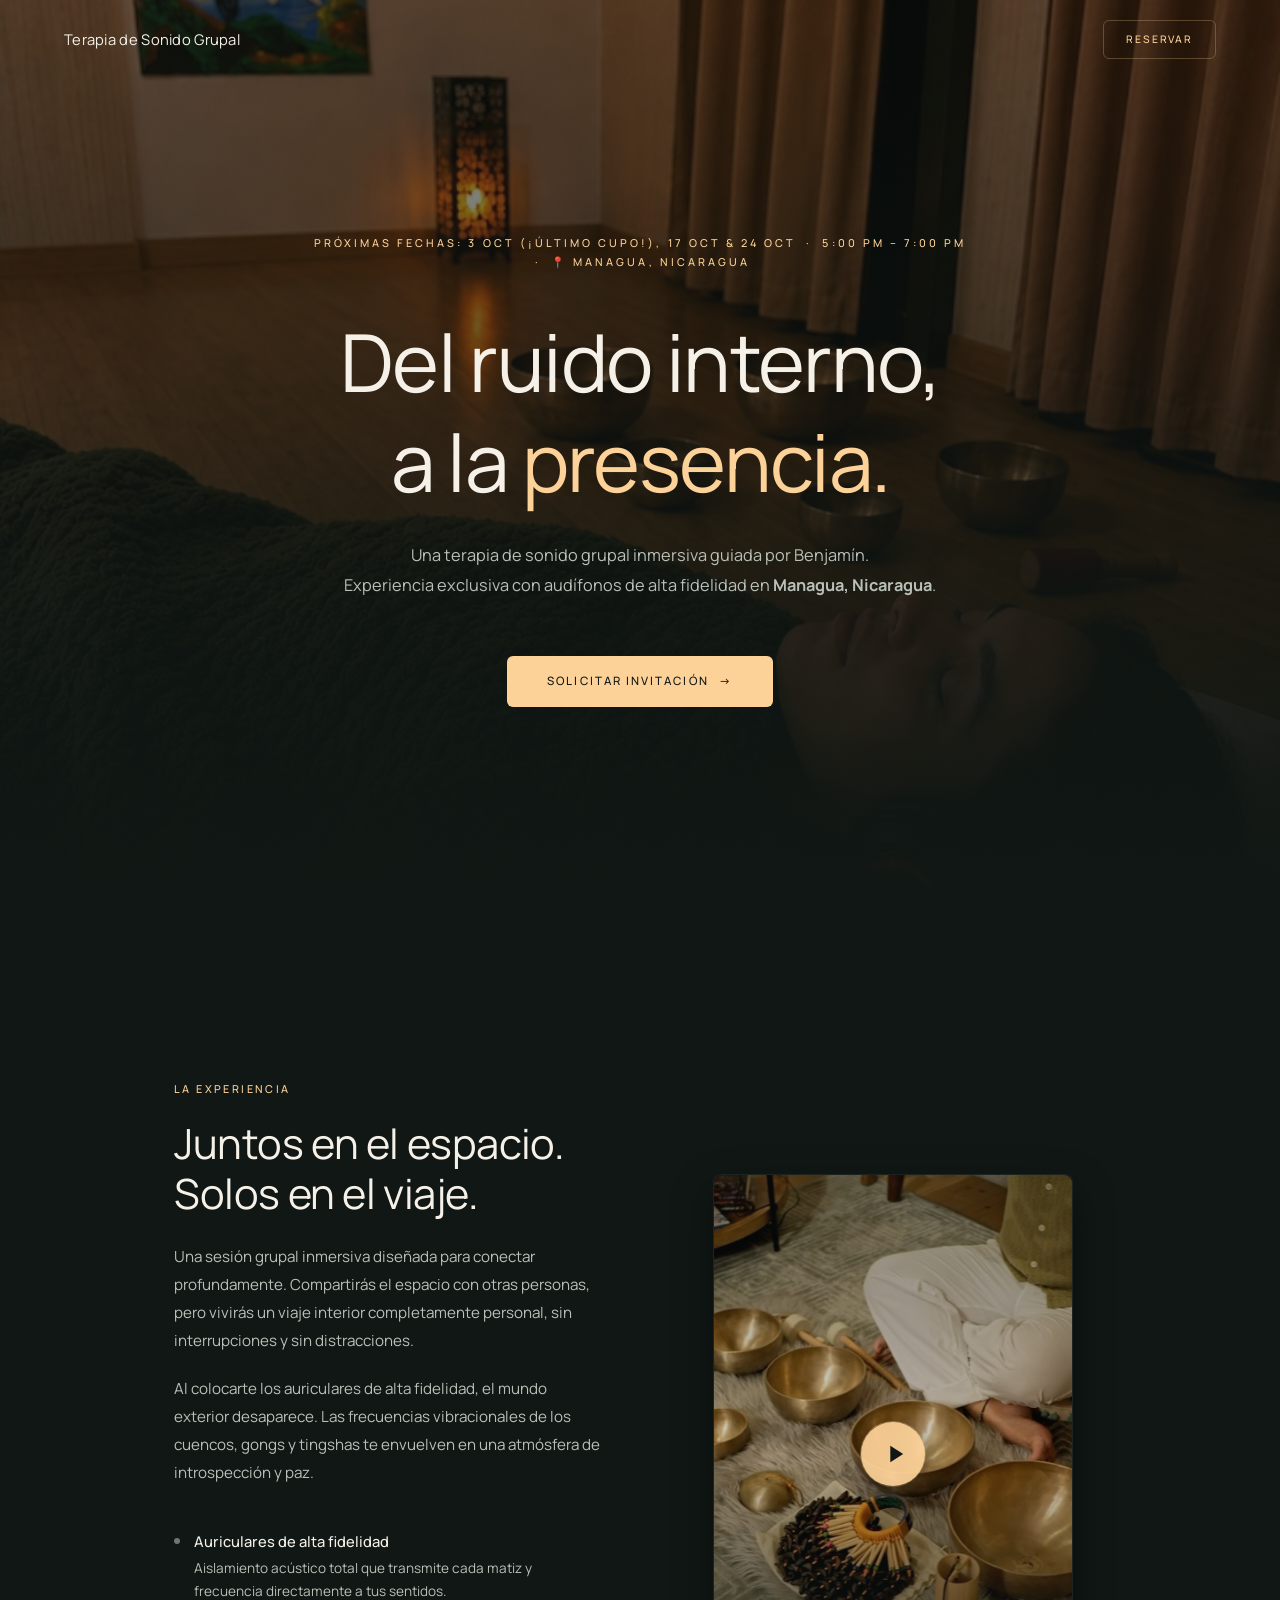
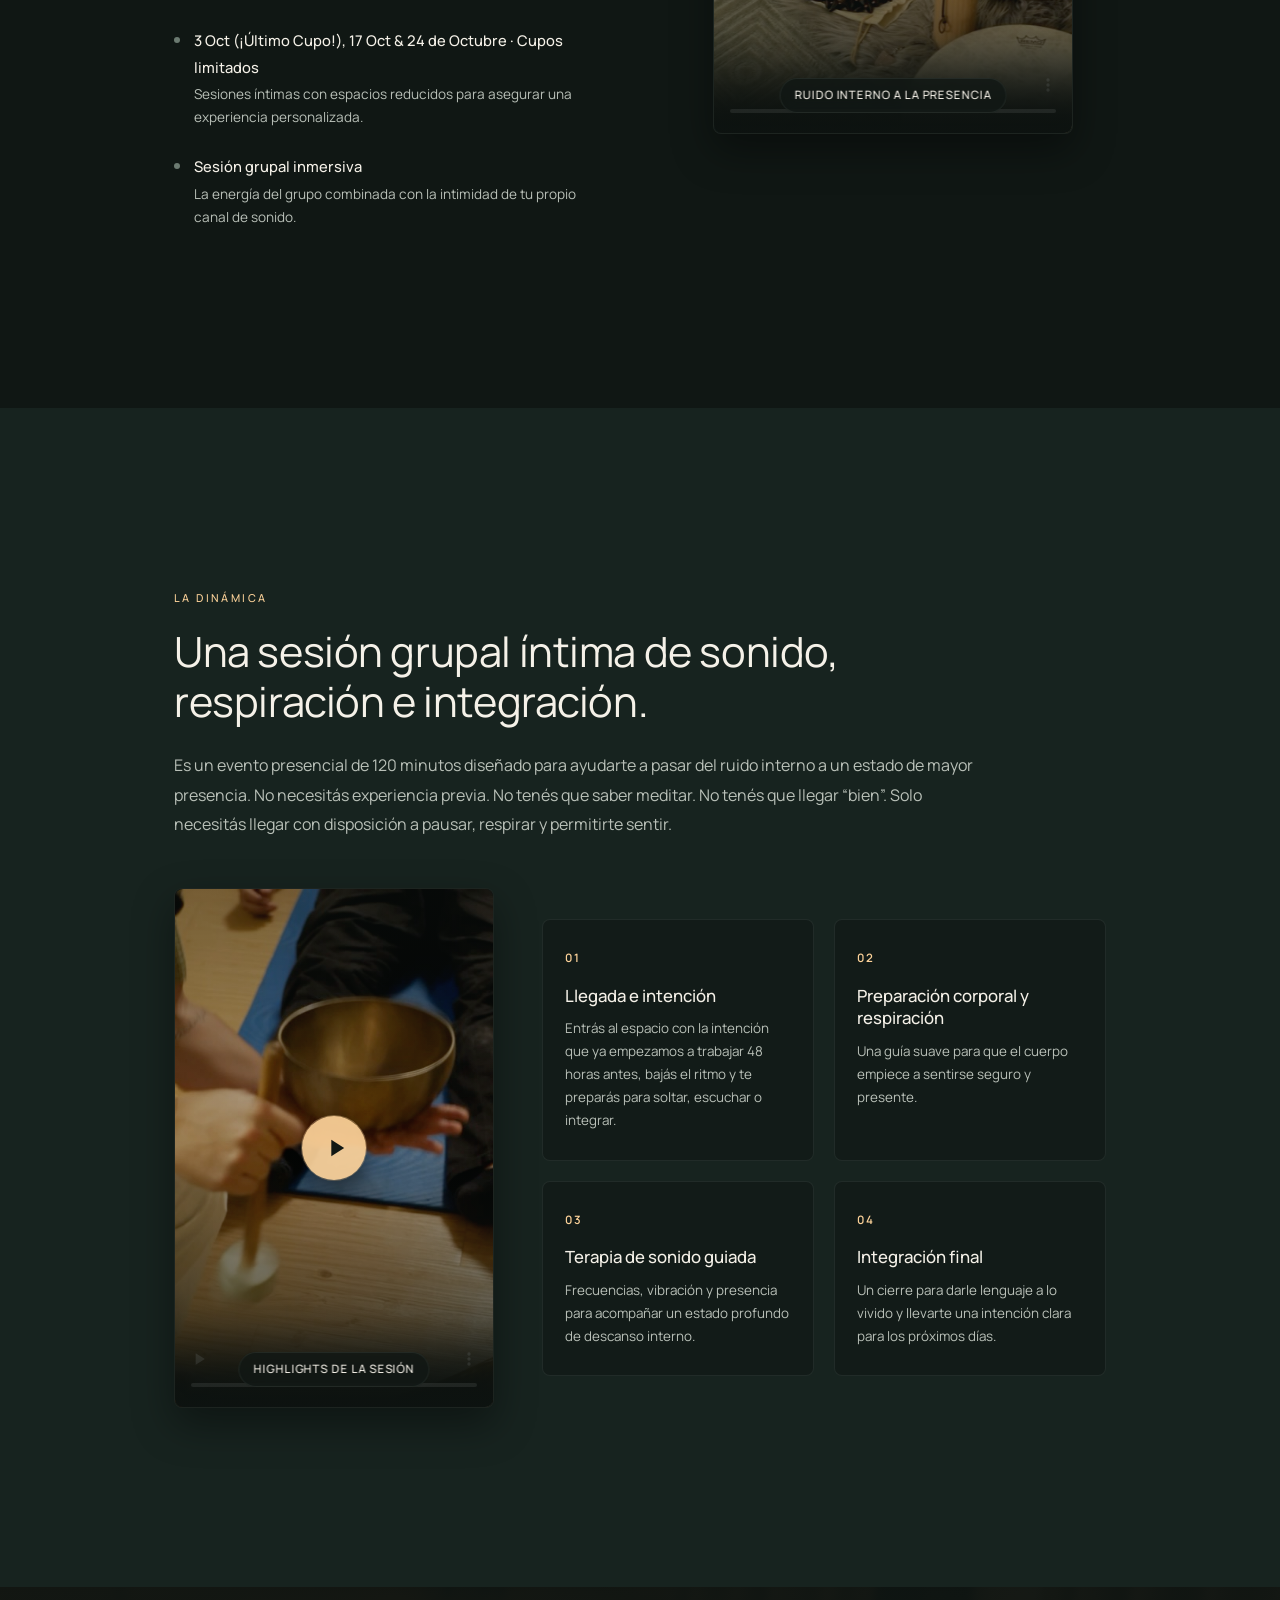
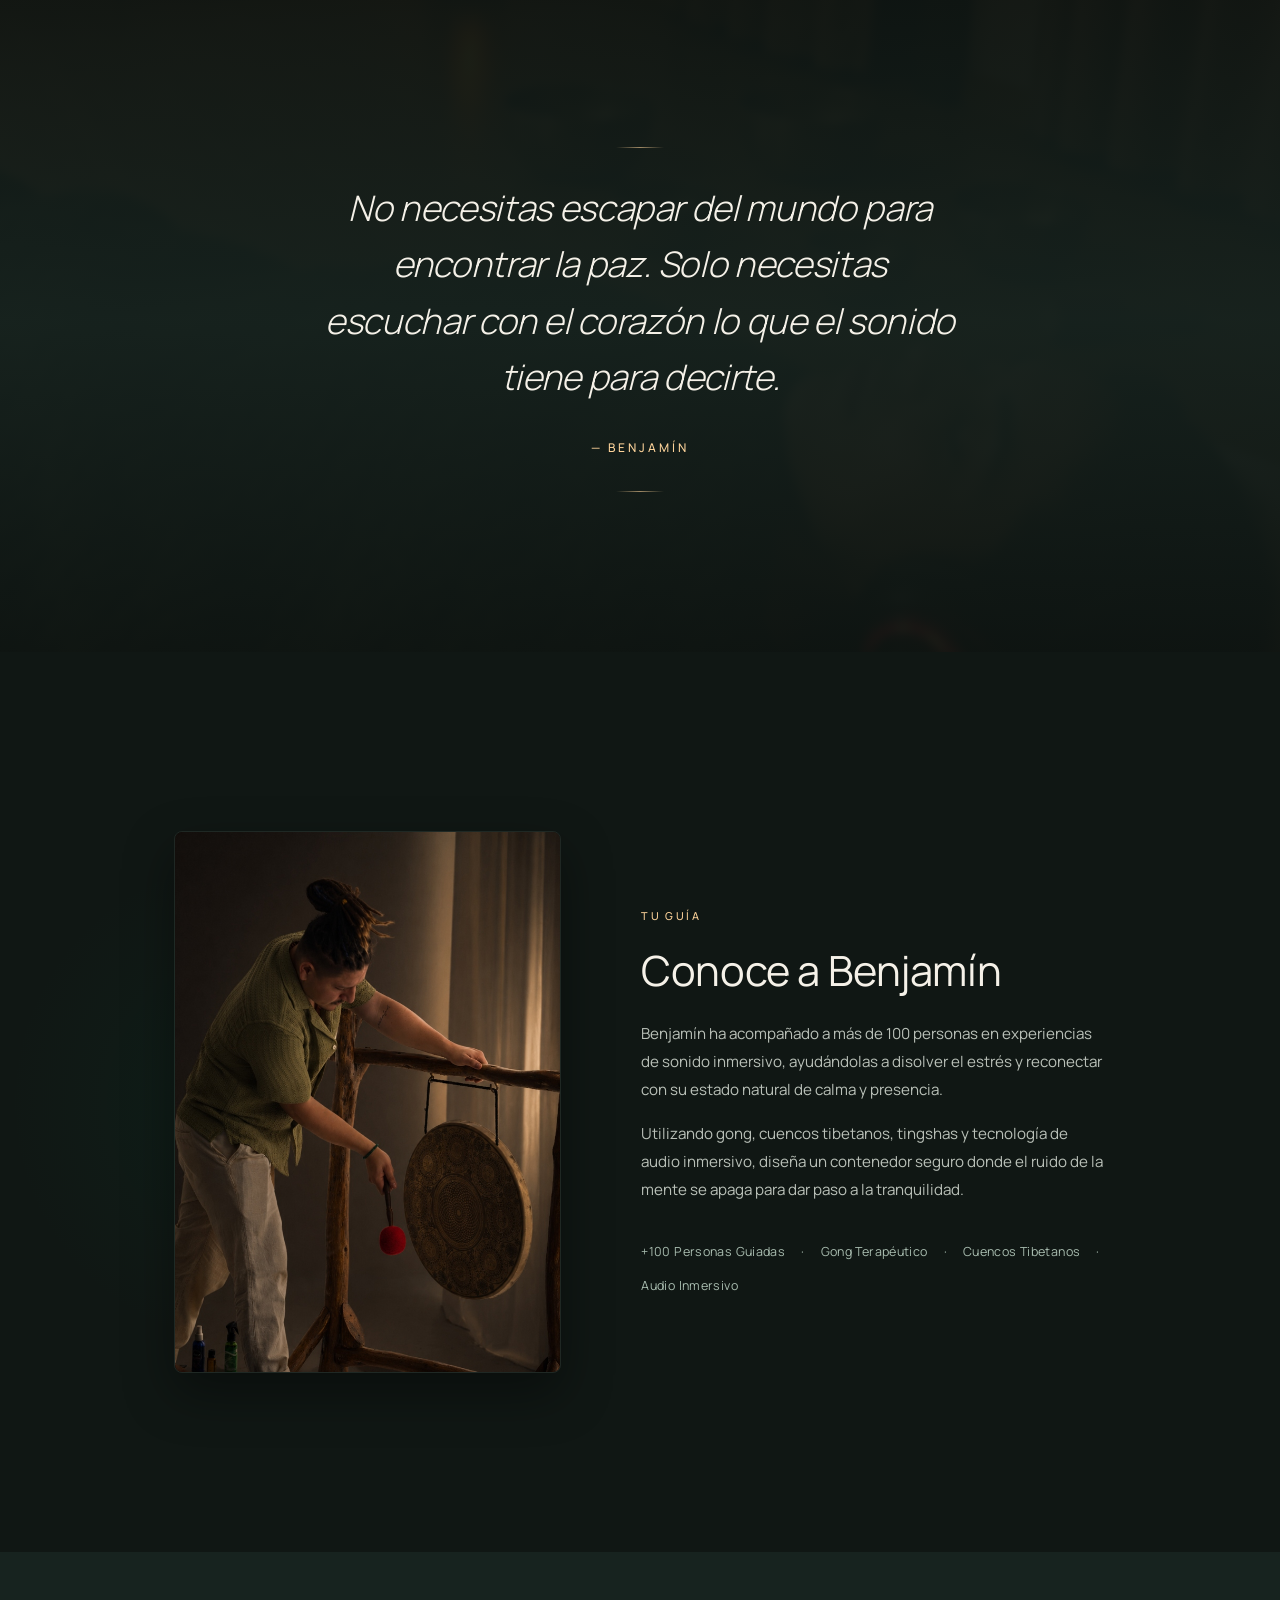
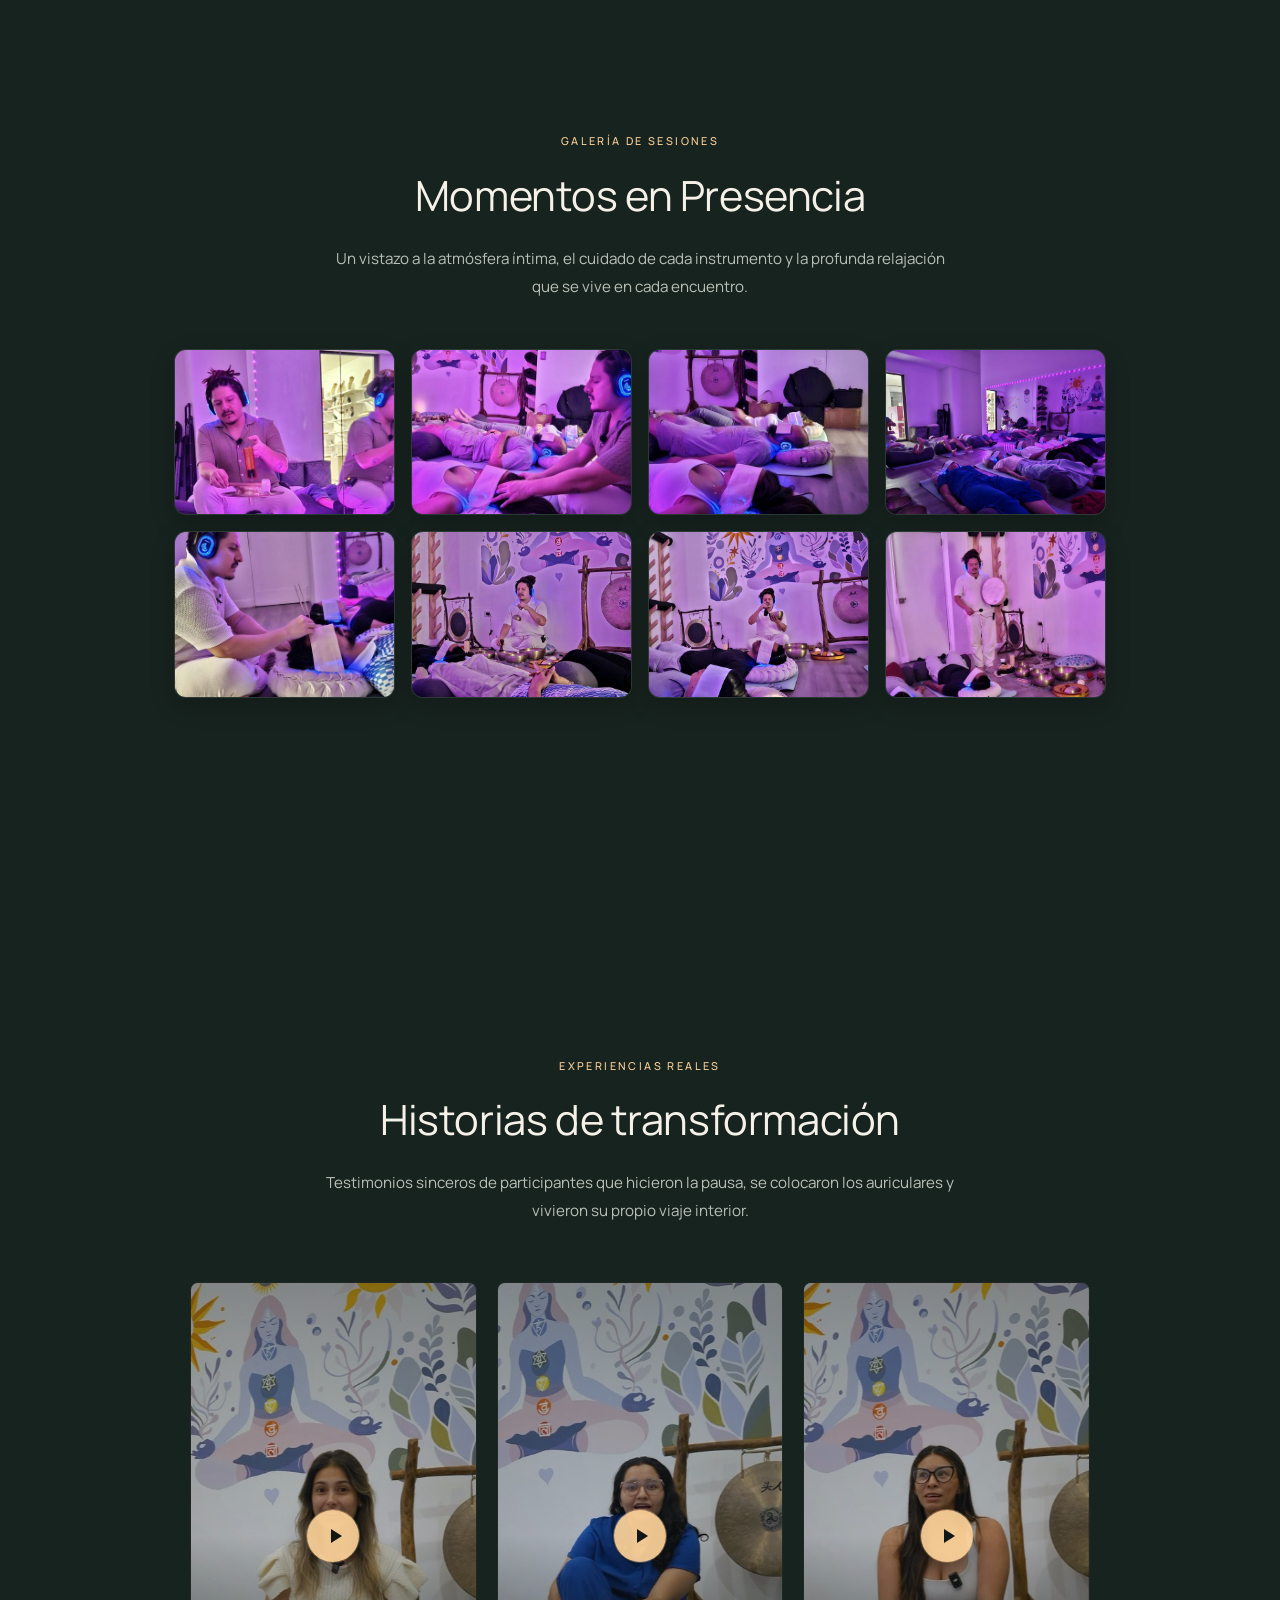
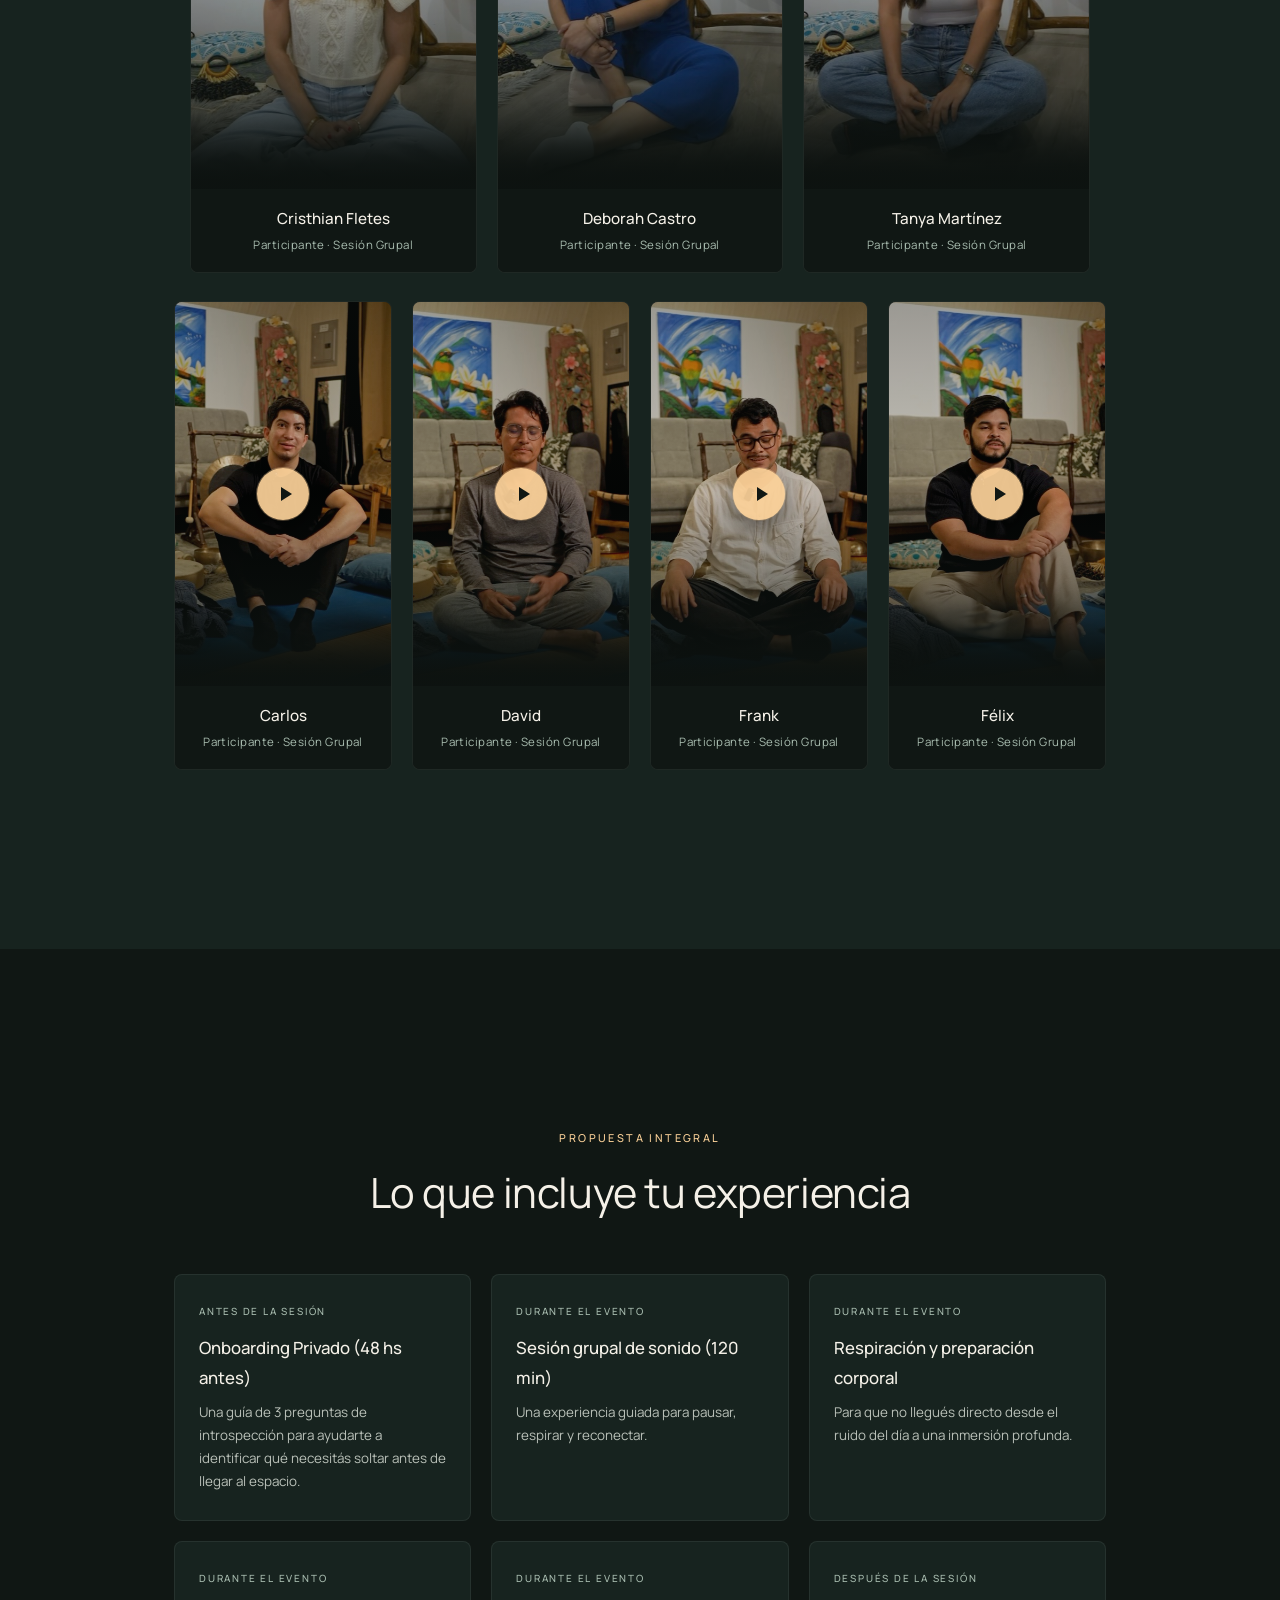
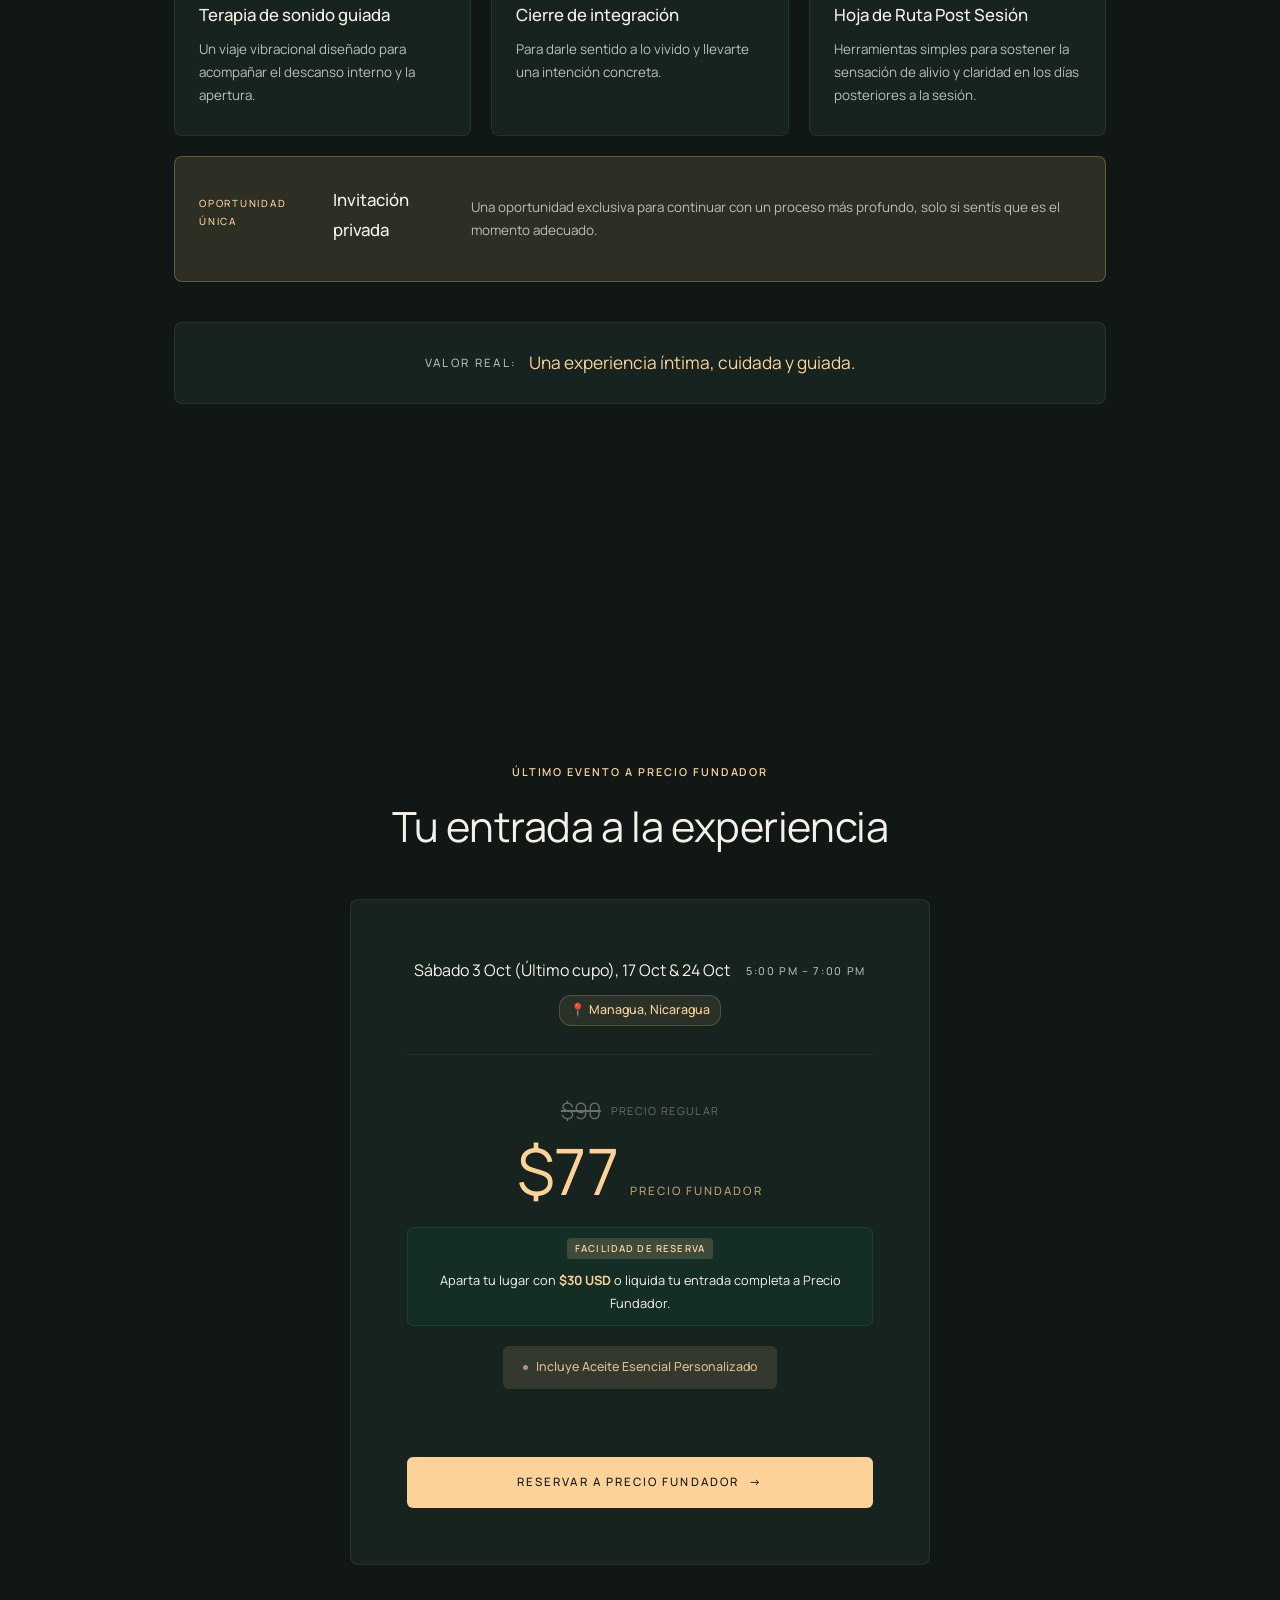
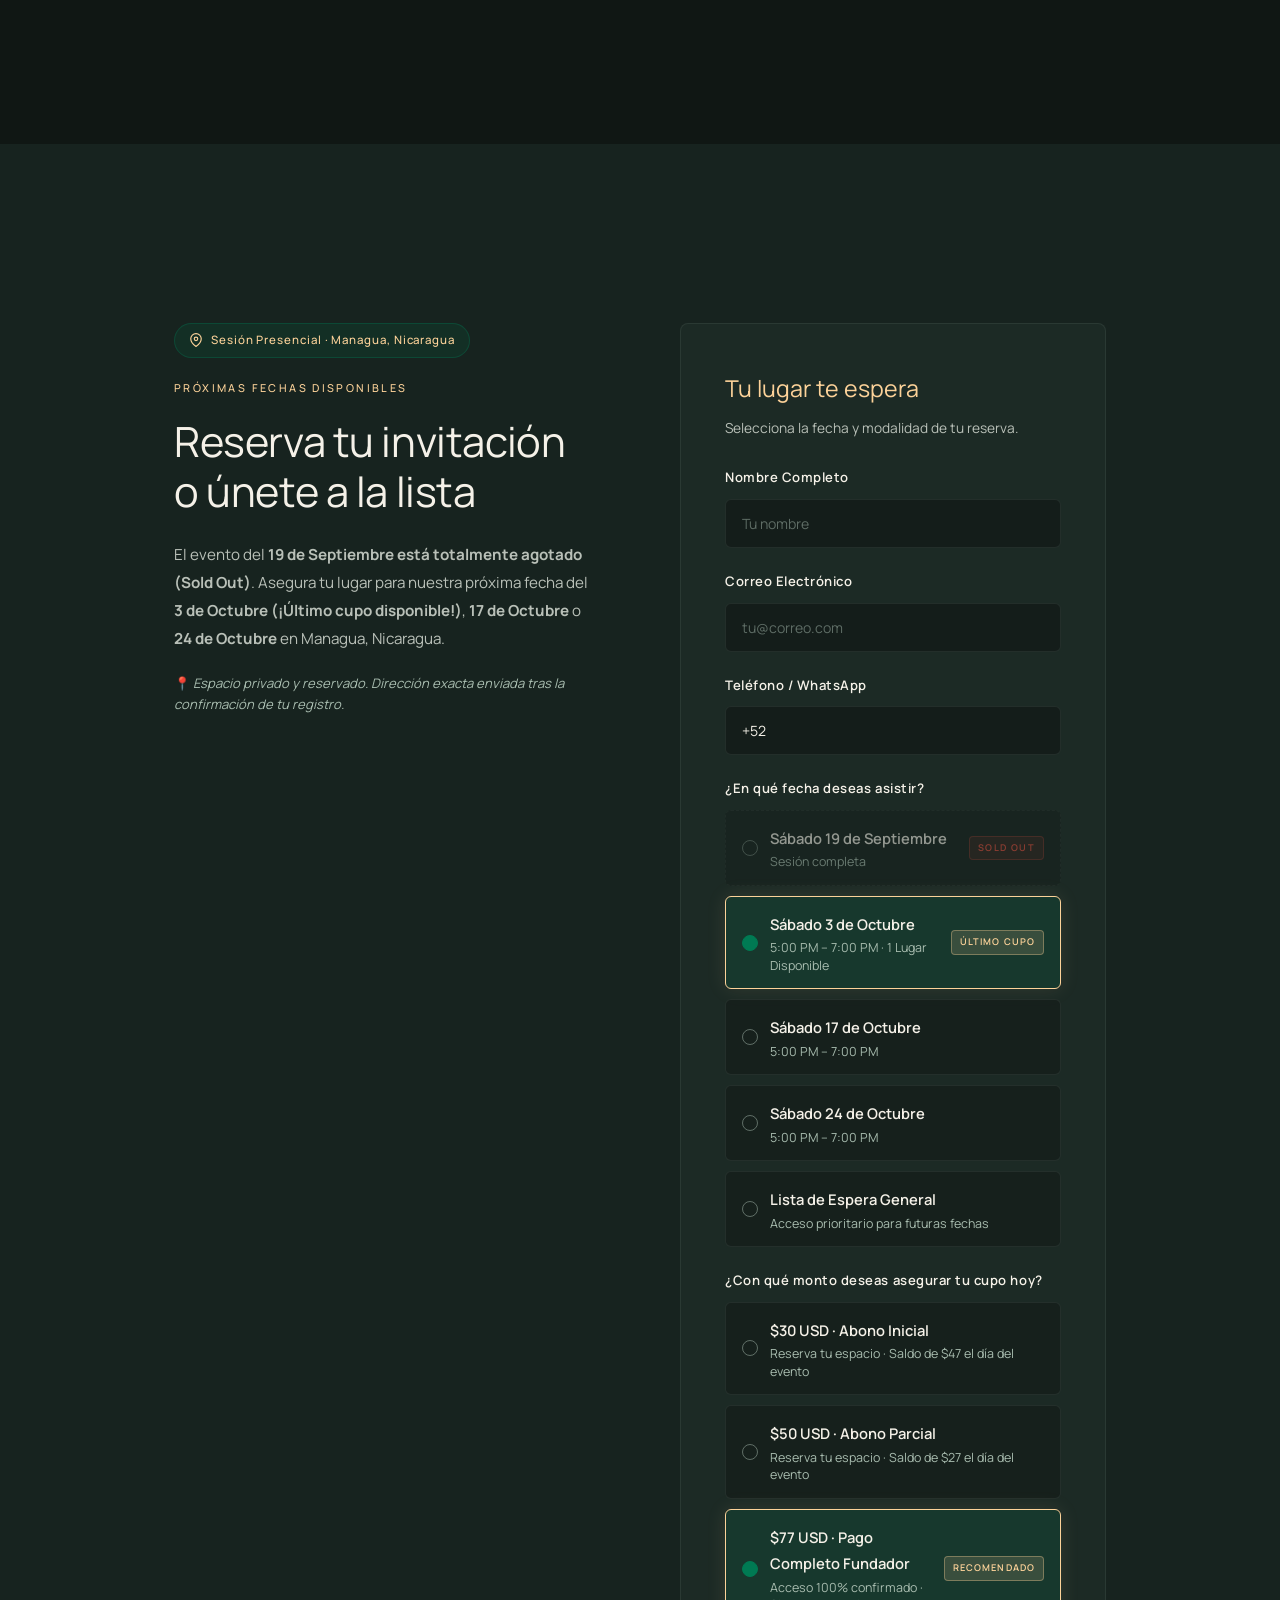
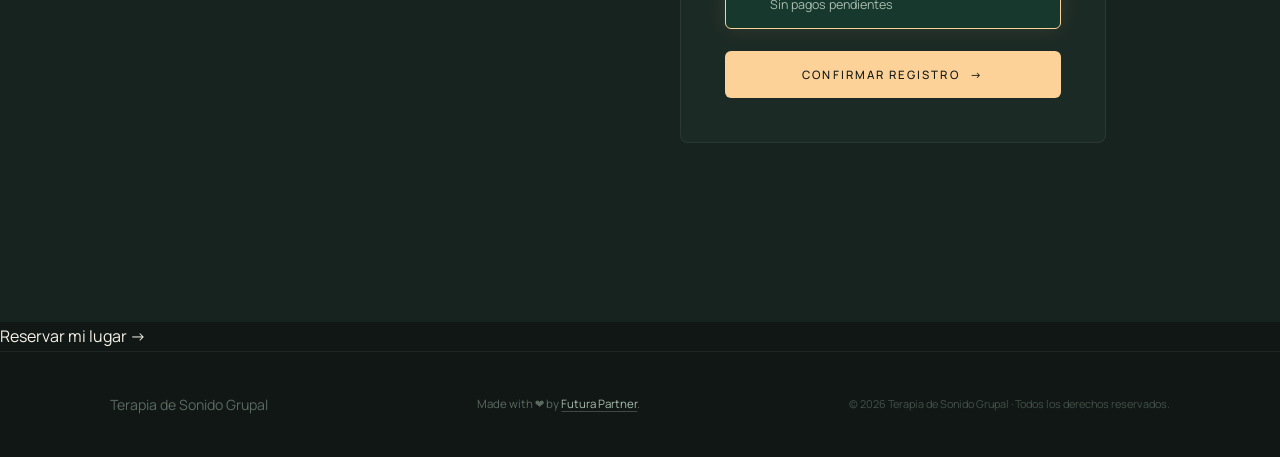
==== commit 10532bc8: "feat: ajustar duracion a 120min, precio tachado , badge ultimo evento y abonos dinamicos // en Strip" ====
--- a/default/index.html
+++ b/default/index.html
@@ -130,7 +130,7 @@
           Una sesión grupal íntima de sonido,<br />respiración e integración.
         </h2>
         <p class="section-body proceso-intro reveal delay-2">
-          Es un evento presencial de 90 minutos diseñado para ayudarte a pasar del ruido interno a un estado de mayor presencia. No necesitás experiencia previa. No tenés que saber meditar. No tenés que llegar “bien”. Solo necesitás llegar con disposición a pausar, respirar y permitirte sentir.
+          Es un evento presencial de 120 minutos diseñado para ayudarte a pasar del ruido interno a un estado de mayor presencia. No necesitás experiencia previa. No tenés que saber meditar. No tenés que llegar “bien”. Solo necesitás llegar con disposición a pausar, respirar y permitirte sentir.
         </p>
       </div>
 
@@ -567,7 +567,7 @@
 
         <div class="incluye-card reveal delay-1">
           <div class="incluye-tag">Durante el evento</div>
-          <h3 class="incluye-card-title">Sesión grupal de sonido (90 min)</h3>
+          <h3 class="incluye-card-title">Sesión grupal de sonido (120 min)</h3>
           <p class="incluye-card-body">Una experiencia guiada para pausar, respirar y reconectar.</p>
         </div>
 
@@ -614,7 +614,7 @@
     <div class="container">
       <div class="pricing-layout">
         <div class="pricing-header">
-          <span class="eyebrow reveal">Inversión</span>
+          <span class="eyebrow reveal" style="color:var(--cream);letter-spacing:0.18em;font-weight:600;">Último Evento a Precio Fundador</span>
           <h2 class="section-title reveal delay-1" id="pricing-title">
             Tu entrada a la experiencia
           </h2>
@@ -627,7 +627,7 @@
           </div>
           <div class="pricing-body">
             <div class="pricing-regular">
-              <span class="pricing-strike">$97</span>
+              <span class="pricing-strike">$90</span>
               <span class="pricing-regular-label">Precio Regular</span>
             </div>
             <div class="pricing-founder">
--- a/default/style.css
+++ b/default/style.css
@@ -2041,3 +2041,135 @@
 ::-webkit-scrollbar-track { background: var(--bg-deep); }
 ::-webkit-scrollbar-thumb { background: var(--bg-surface); border-radius: 2px; }
 ::-webkit-scrollbar-thumb:hover { background: var(--sage-dim); }
+
+
+/* CHECKOUT EMBEDDED STYLES ($77 USD) */
+.checkout-guarantee-box {
+  display: flex;
+  align-items: flex-start;
+  gap: 16px;
+  background: rgba(0, 122, 83, 0.08);
+  border: 1px solid rgba(0, 122, 83, 0.25);
+  border-radius: 12px;
+  padding: 16px 20px;
+  margin-top: 24px;
+}
+
+.guarantee-icon {
+  font-size: 24px;
+  line-height: 1;
+}
+
+.guarantee-text strong {
+  display: block;
+  font-size: 15px;
+  color: var(--color-gold, #C8A97E);
+  margin-bottom: 4px;
+}
+
+.guarantee-text p {
+  font-size: 13px;
+  color: #A8BCAF;
+  line-height: 1.4;
+  margin: 0;
+}
+
+.order-summary-box {
+  background: rgba(23, 35, 31, 0.7);
+  border: 1px solid rgba(168, 188, 175, 0.15);
+  border-radius: 12px;
+  padding: 20px;
+  margin: 24px 0;
+}
+
+.order-summary-header {
+  display: flex;
+  justify-content: space-between;
+  align-items: center;
+  font-size: 14px;
+  font-weight: 600;
+  color: #F5F1E8;
+  margin-bottom: 14px;
+}
+
+.summary-badge {
+  font-size: 11px;
+  font-weight: 700;
+  letter-spacing: 0.05em;
+  text-transform: uppercase;
+  color: #007A53;
+  background: rgba(0, 122, 83, 0.15);
+  padding: 3px 8px;
+  border-radius: 20px;
+  border: 1px solid rgba(0, 122, 83, 0.3);
+}
+
+.order-summary-line {
+  display: flex;
+  justify-content: space-between;
+  align-items: center;
+  font-size: 13.5px;
+  color: #B9C0B8;
+  margin-bottom: 8px;
+}
+
+.included-tag {
+  color: #007A53;
+  font-weight: 600;
+  font-size: 12px;
+}
+
+.order-summary-divider {
+  height: 1px;
+  background: rgba(168, 188, 175, 0.12);
+  margin: 14px 0;
+}
+
+.order-summary-total {
+  display: flex;
+  justify-content: space-between;
+  align-items: center;
+  font-size: 16px;
+  font-weight: 600;
+  color: #F5F1E8;
+}
+
+.total-amount-val {
+  font-size: 20px;
+  font-weight: 700;
+  color: var(--color-gold, #C8A97E);
+}
+
+.stripe-payment-group {
+  margin-top: 20px;
+}
+
+.stripe-element-container {
+  background: #17231F;
+  border: 1px solid rgba(168, 188, 175, 0.2);
+  border-radius: 8px;
+  padding: 14px 16px;
+  transition: border-color 0.25s ease, box-shadow 0.25s ease;
+}
+
+.stripe-element-container:focus-within {
+  border-color: #007A53;
+  box-shadow: 0 0 0 2px rgba(0, 122, 83, 0.2);
+}
+
+.stripe-error-message {
+  color: #ff6b6b;
+  font-size: 13px;
+  margin-top: 8px;
+  display: none;
+}
+
+.stripe-trust-footer {
+  text-align: center;
+  margin-top: 14px;
+}
+
+.stripe-trust-footer span {
+  font-size: 12px;
+  color: #7A8880;
+}
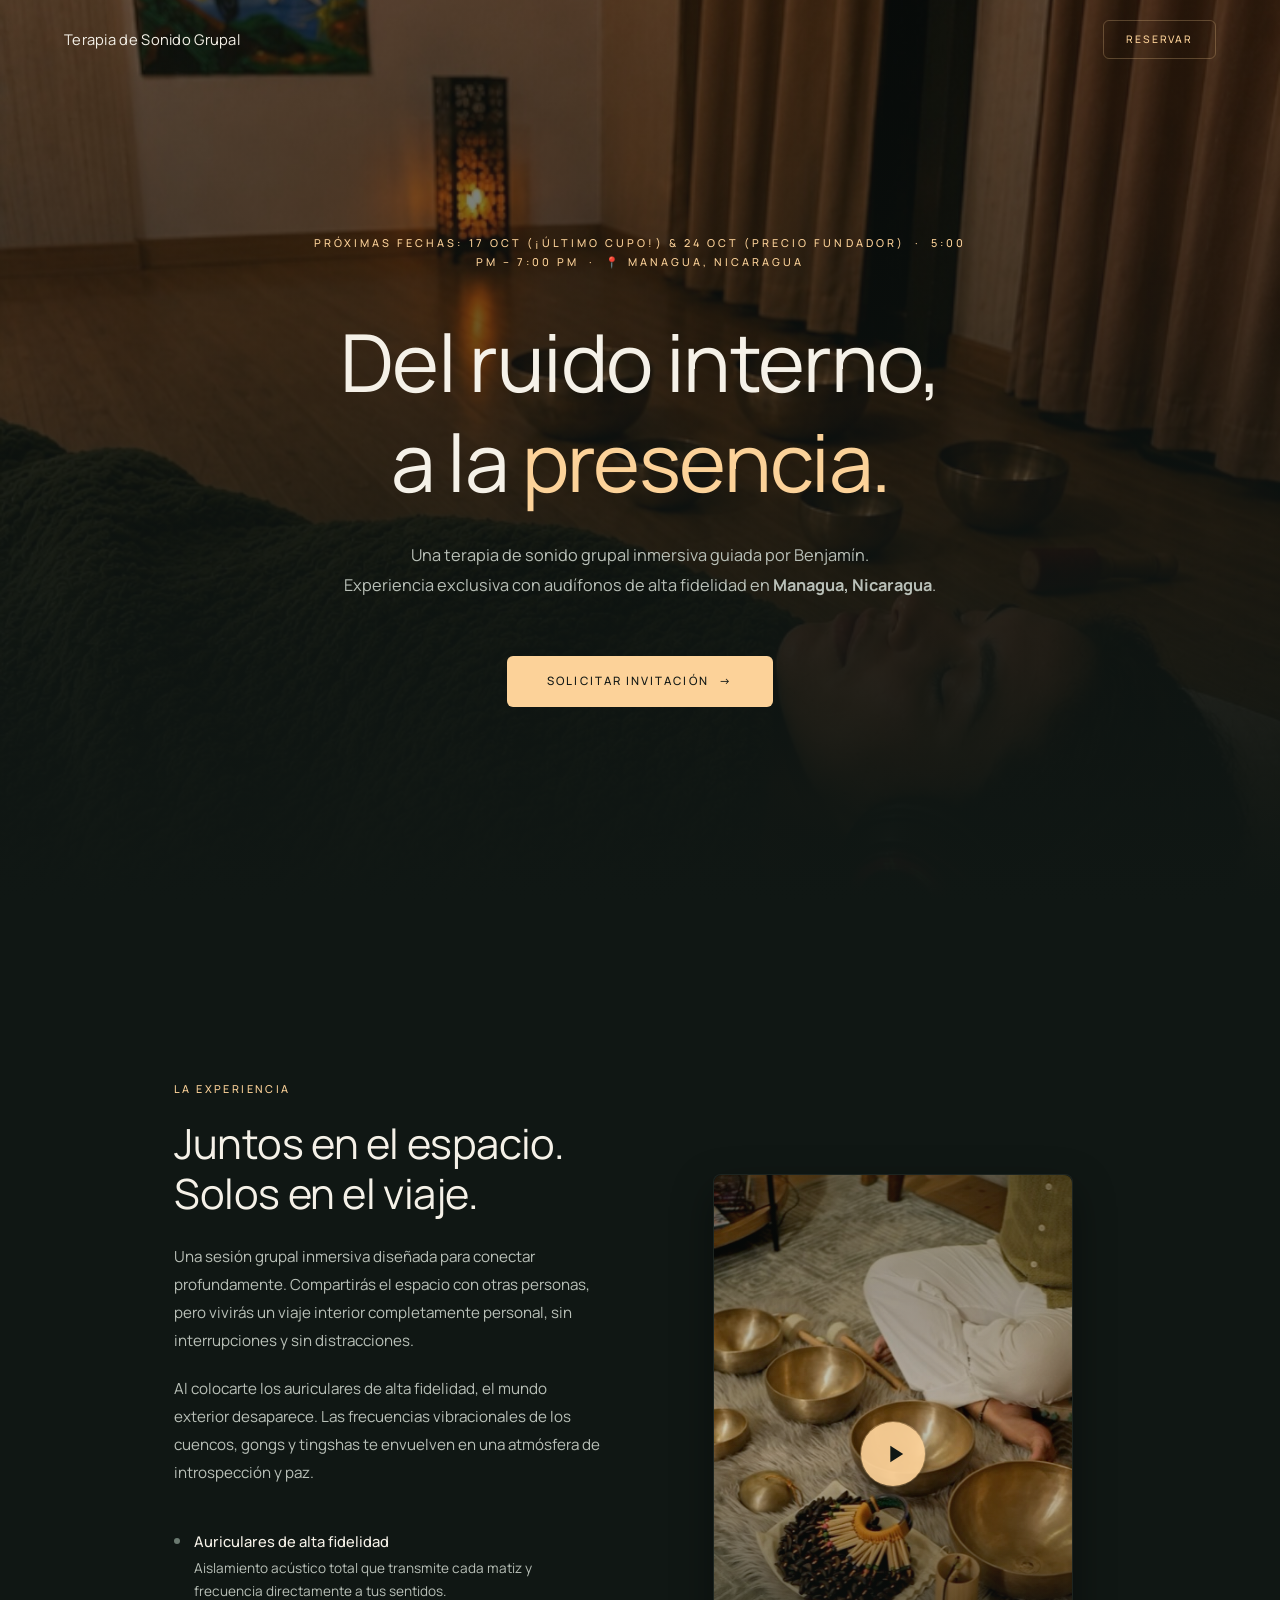
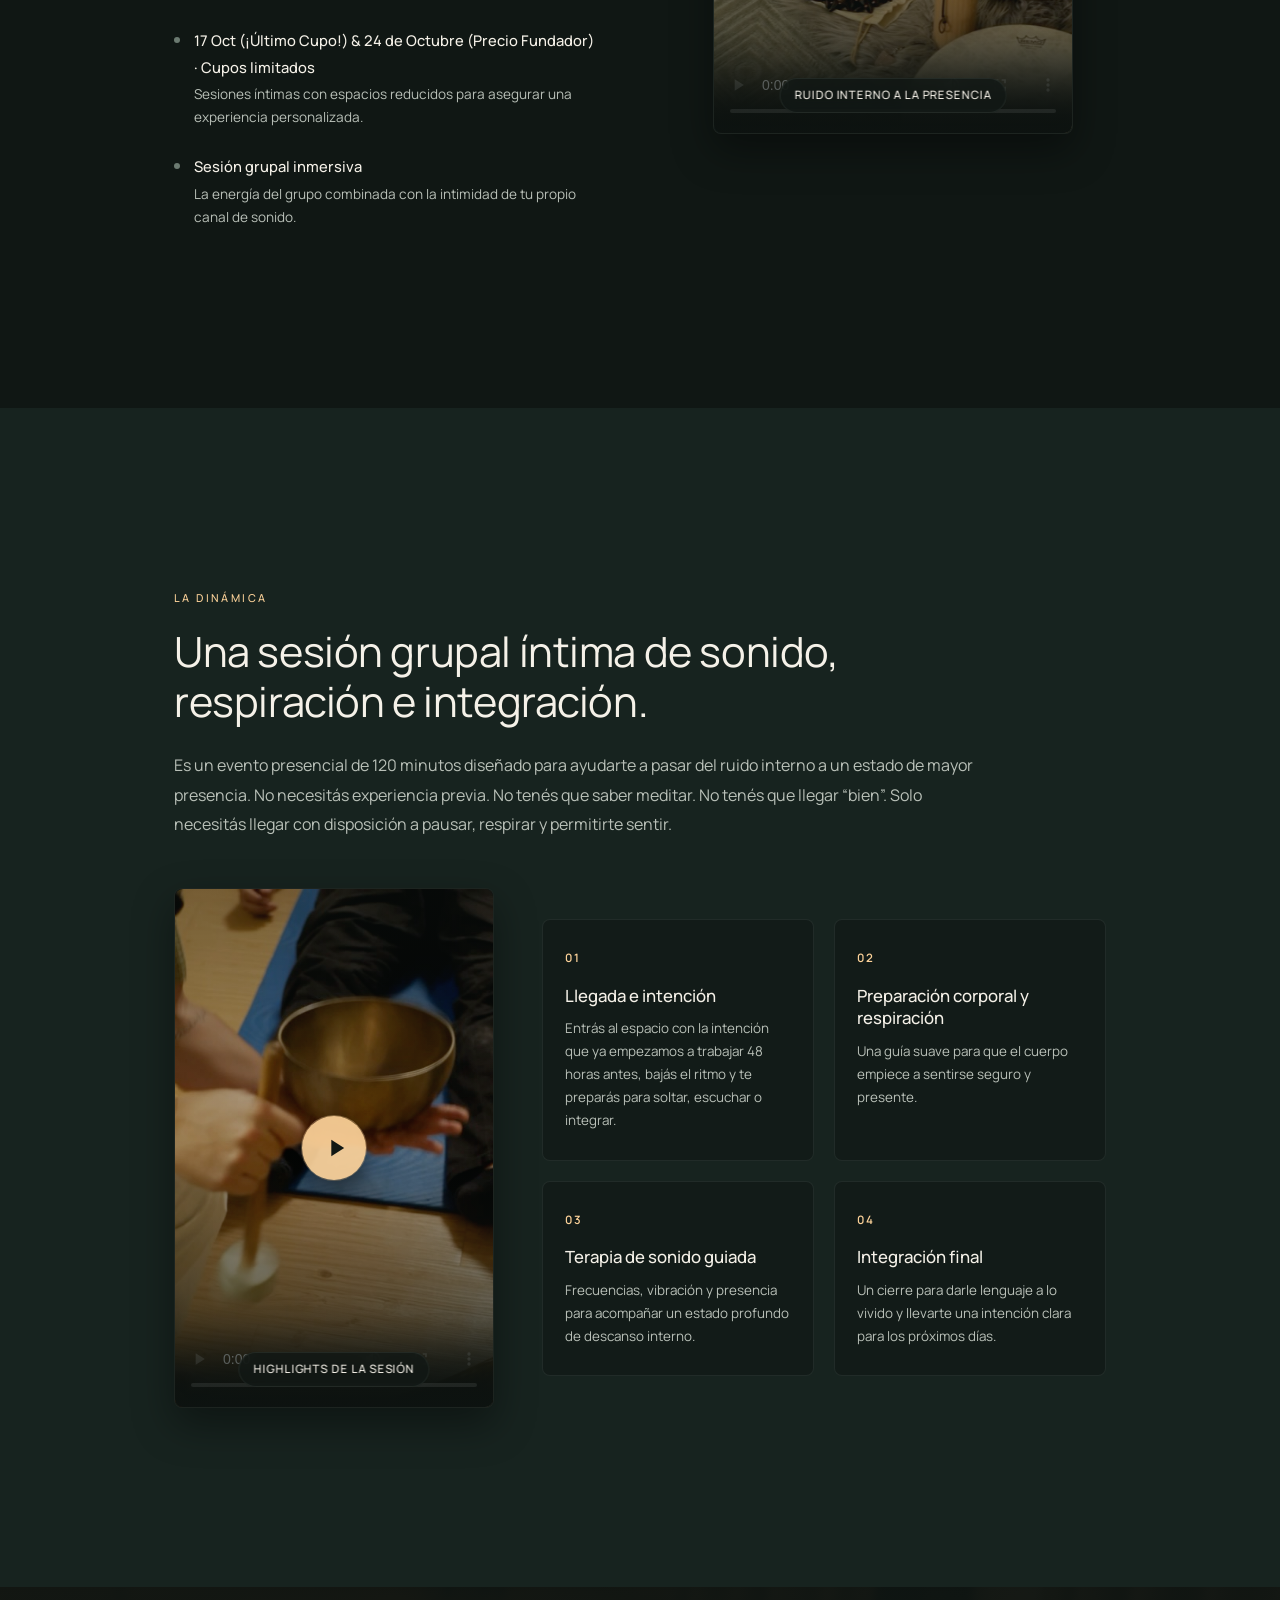
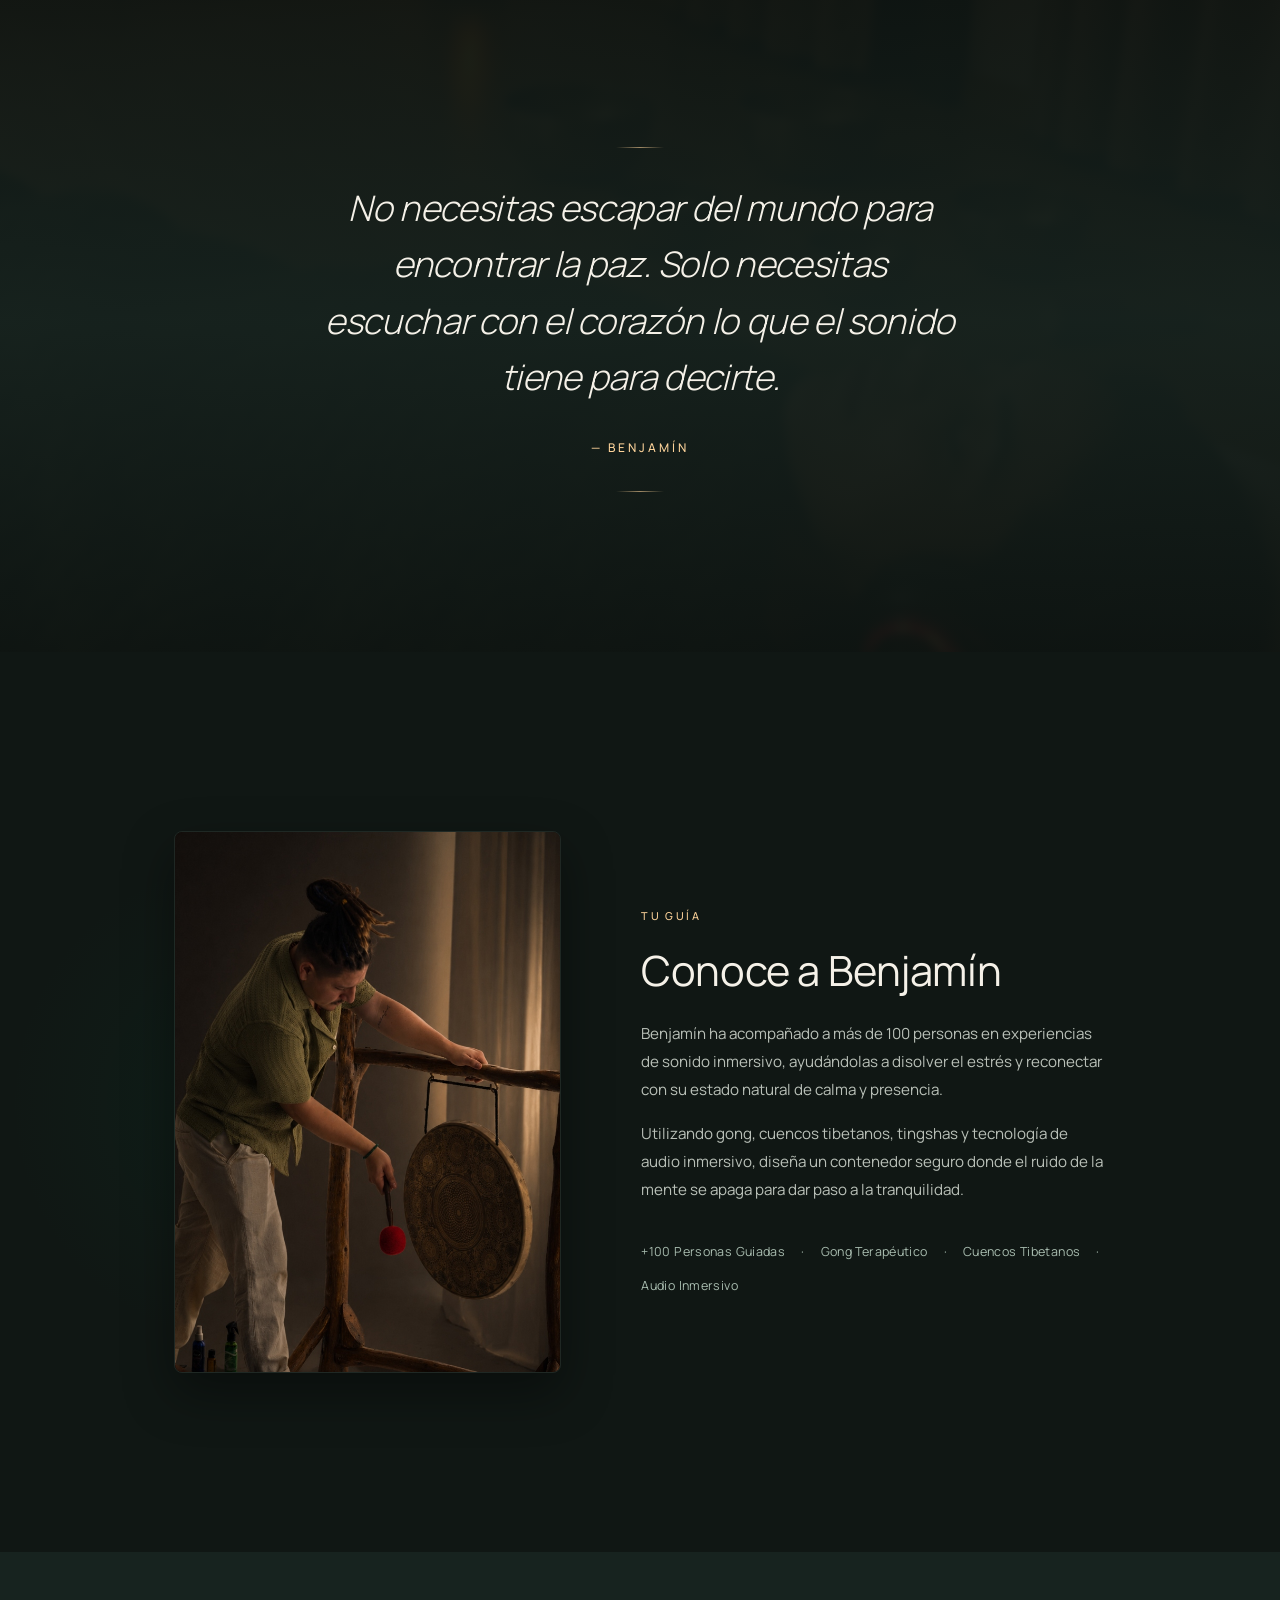
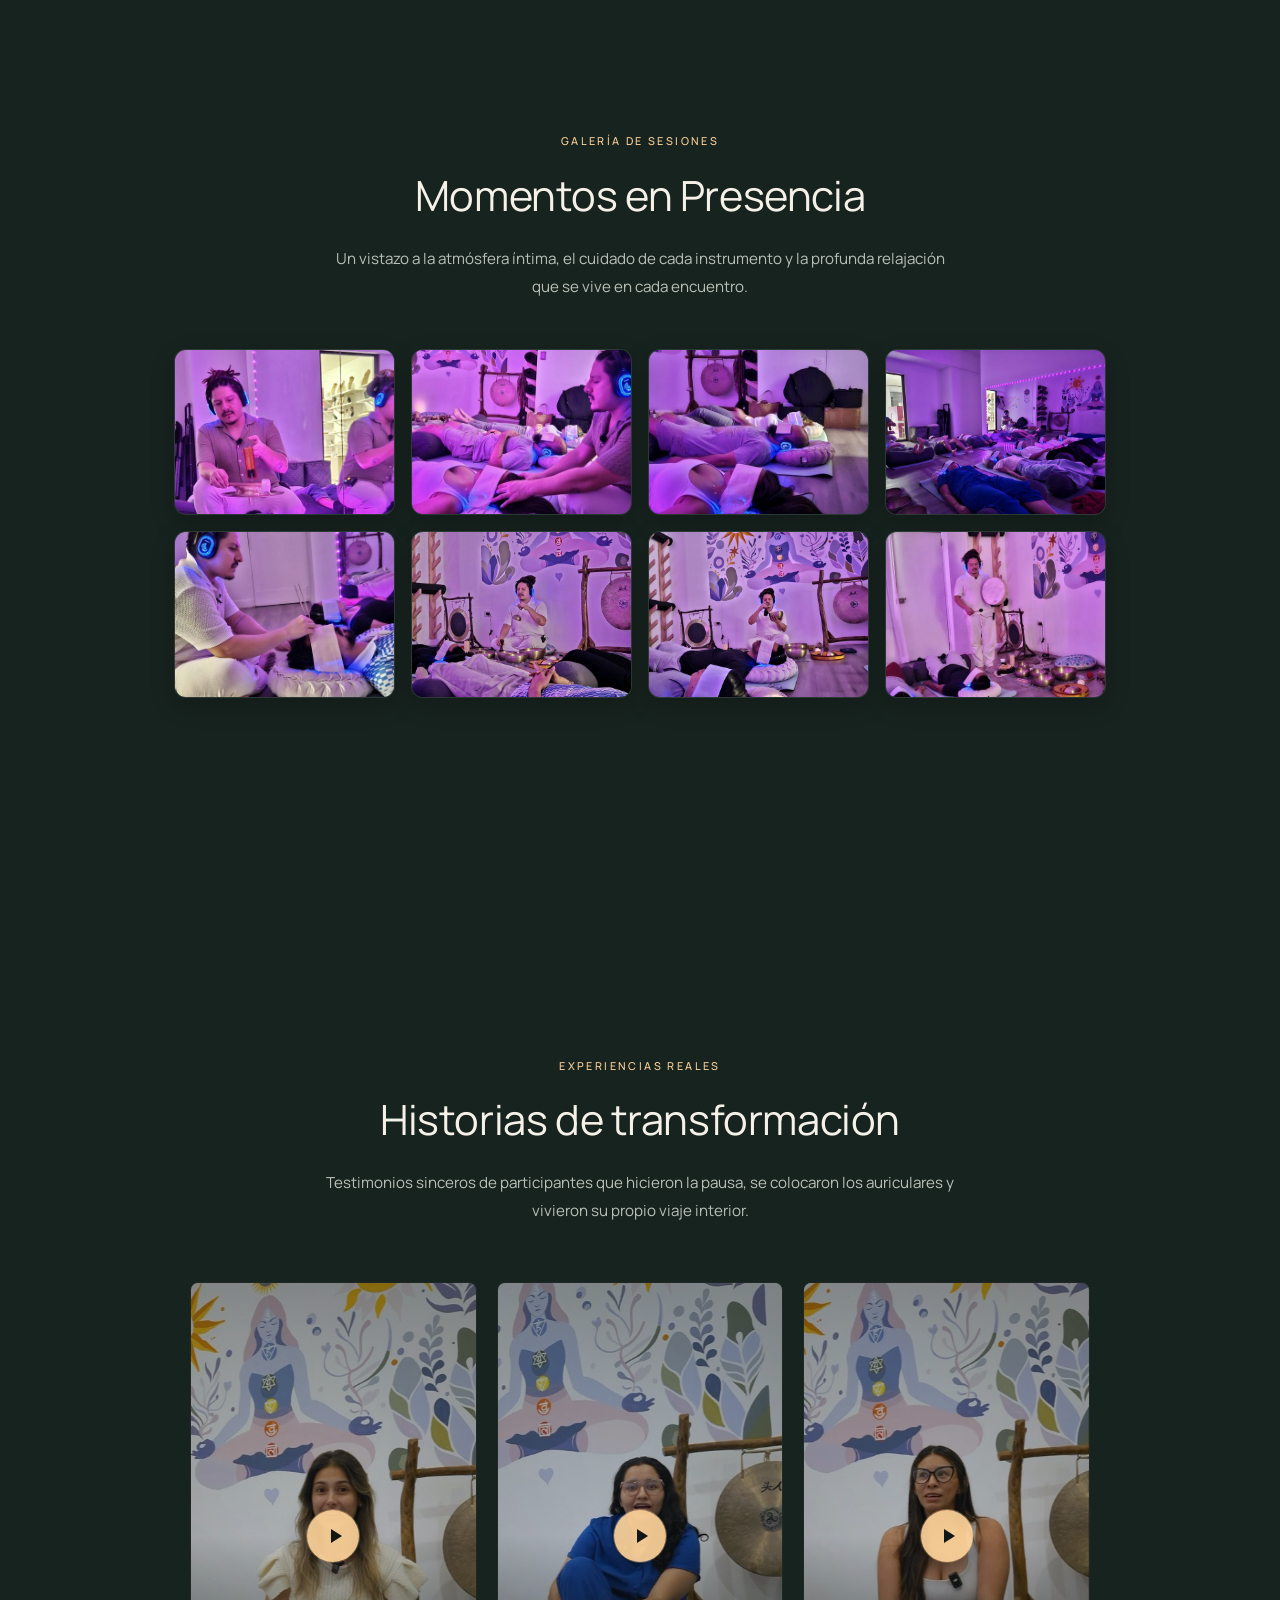
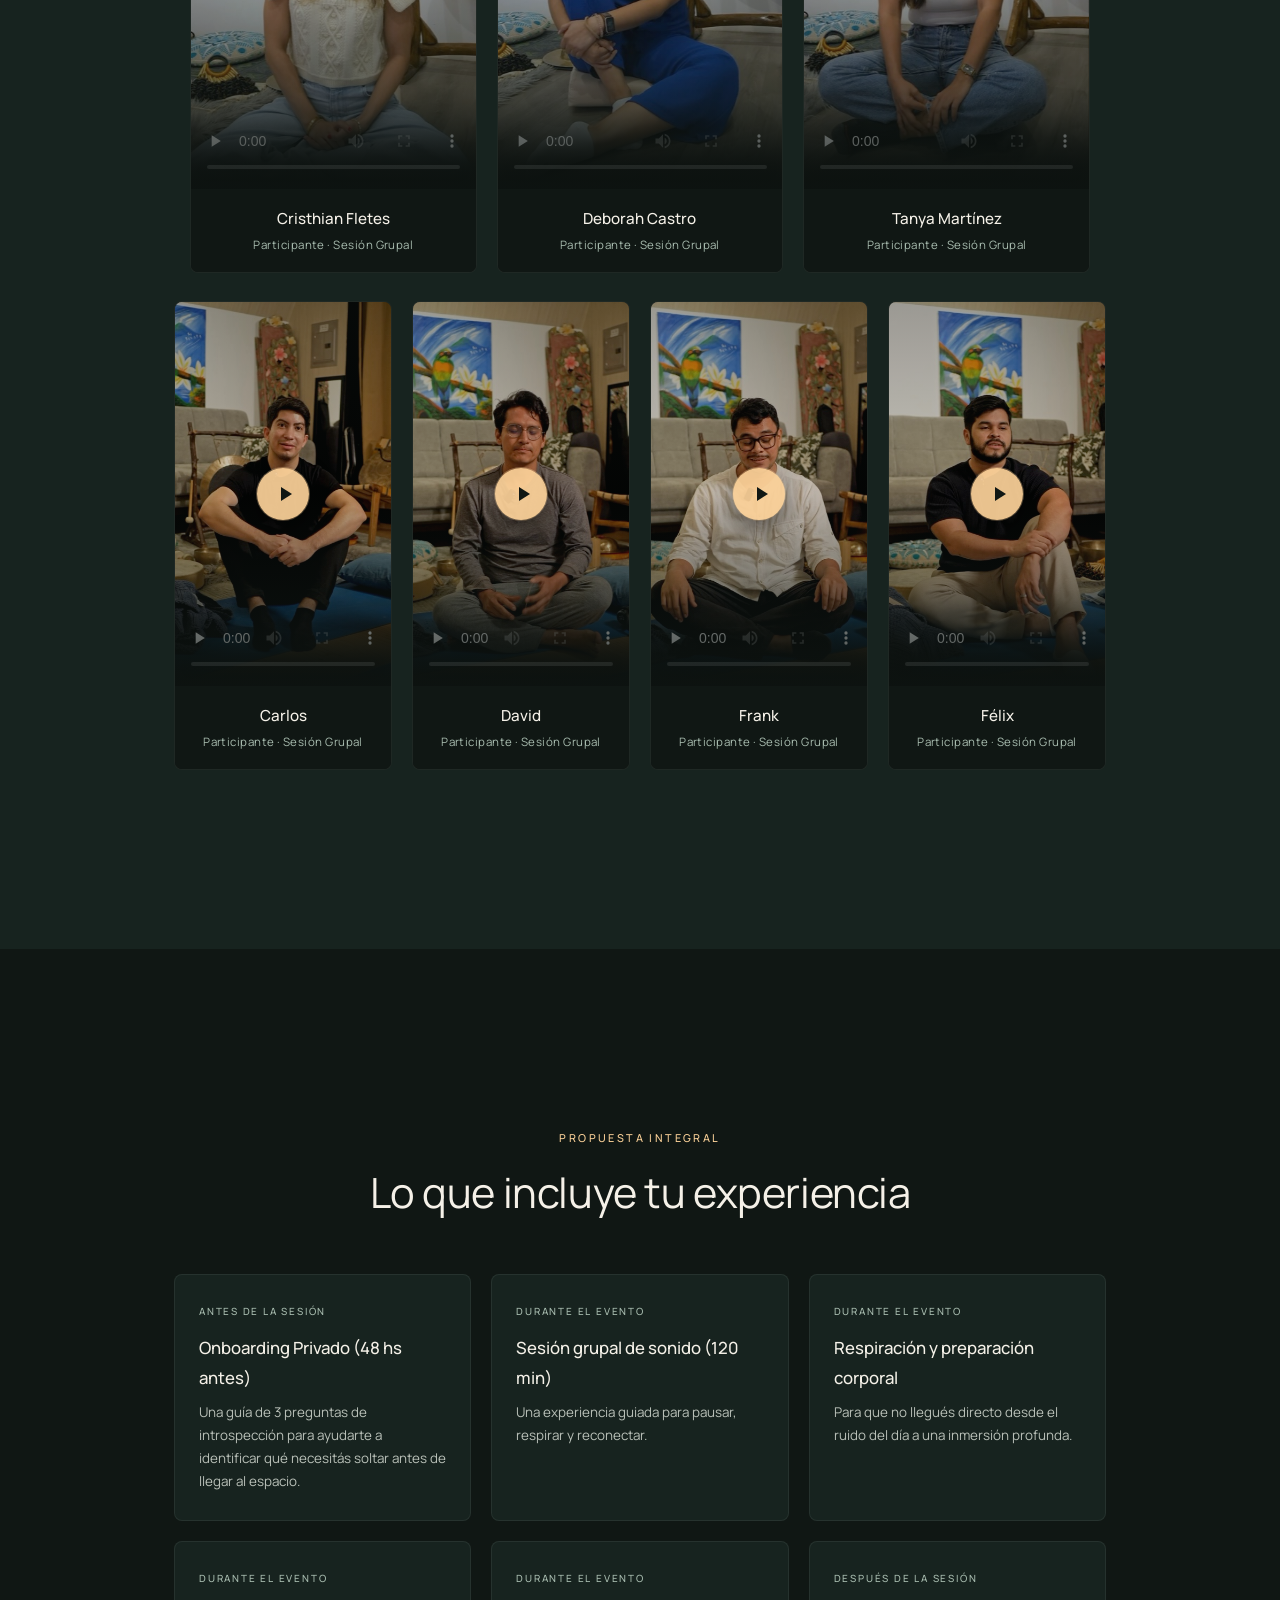
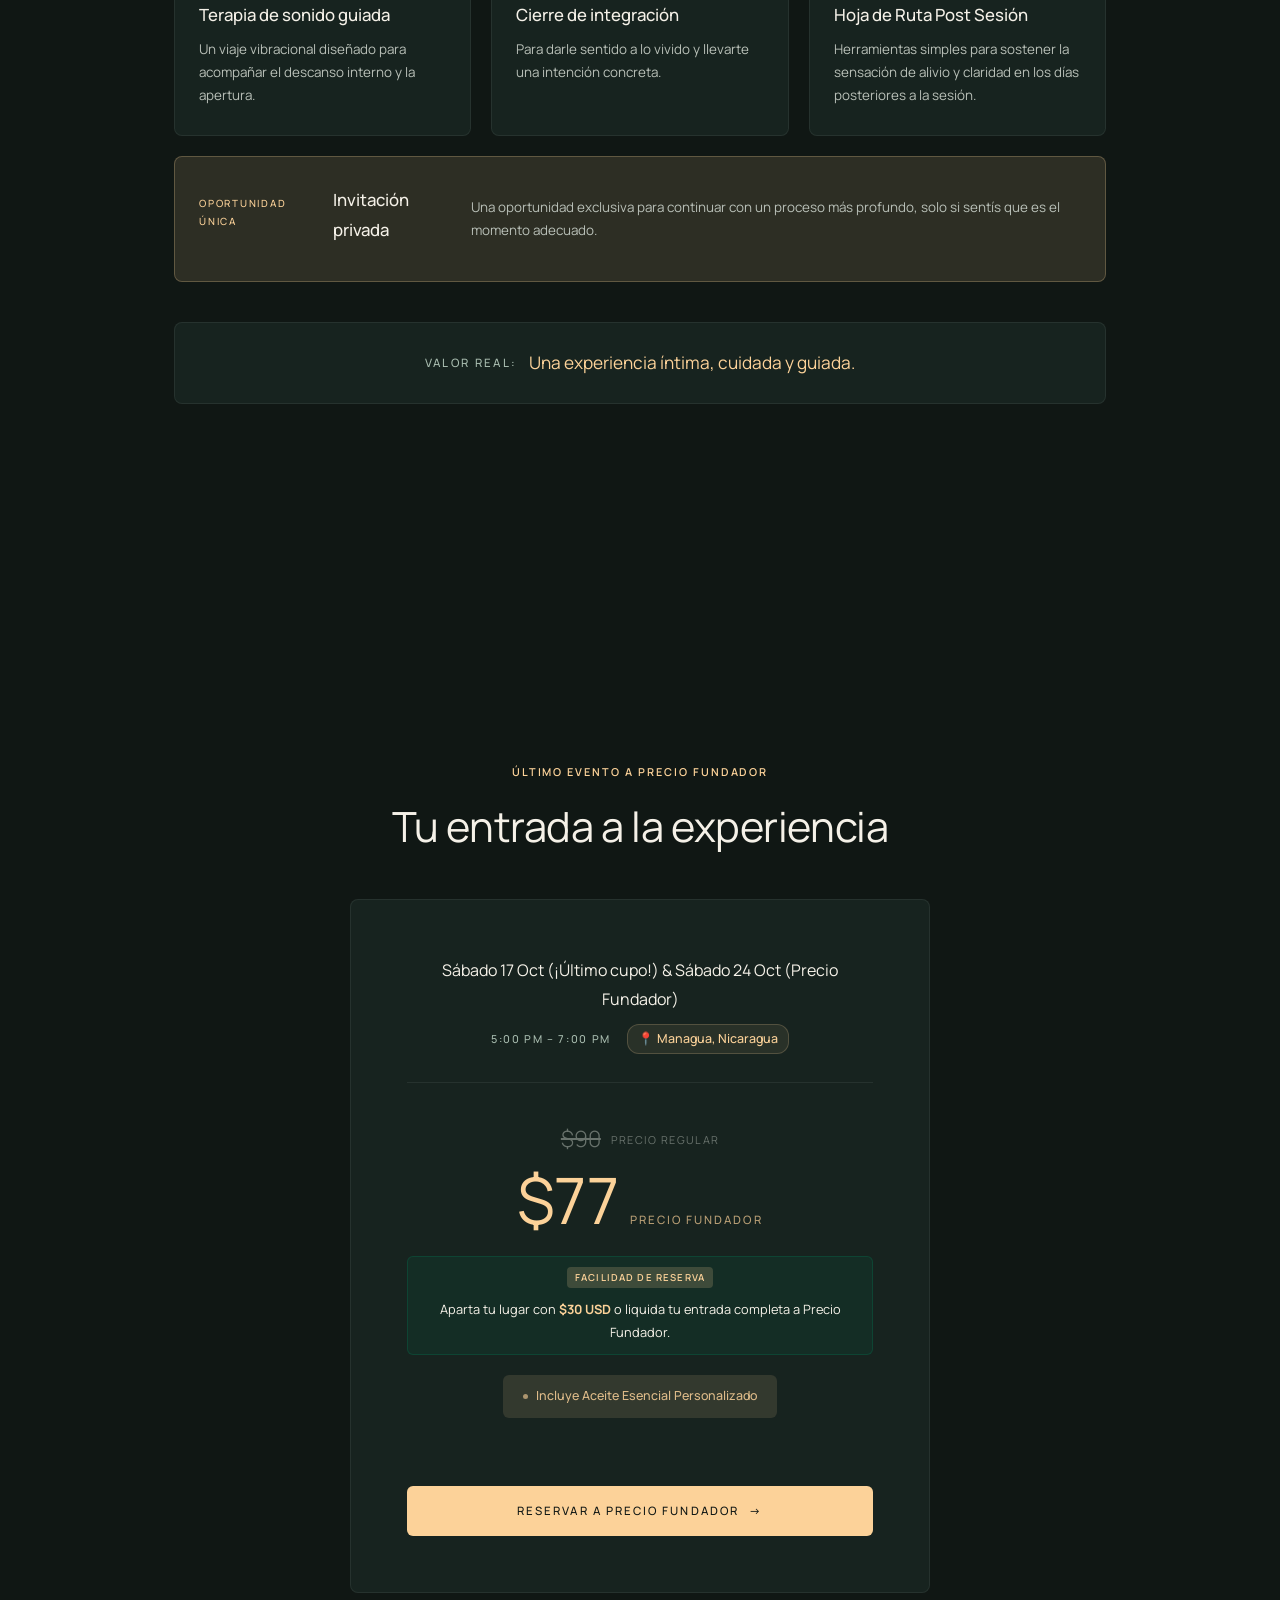
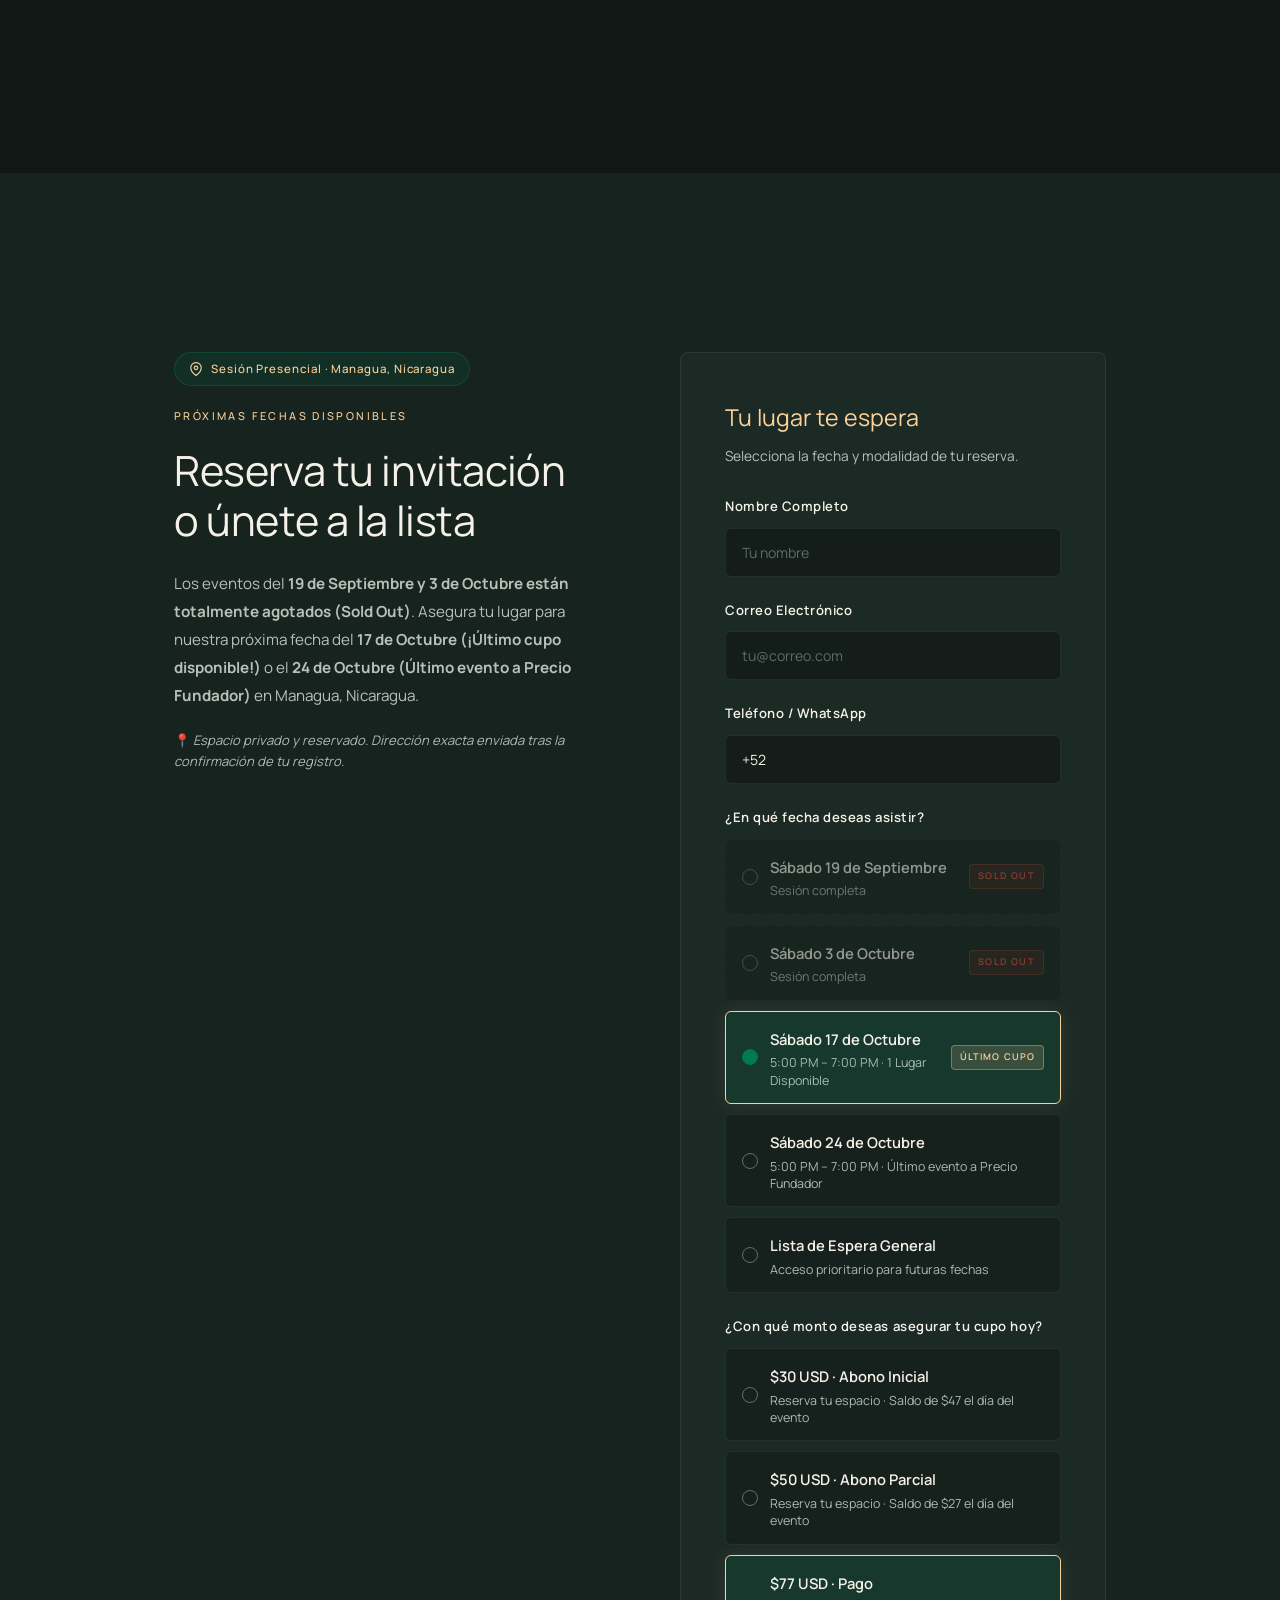
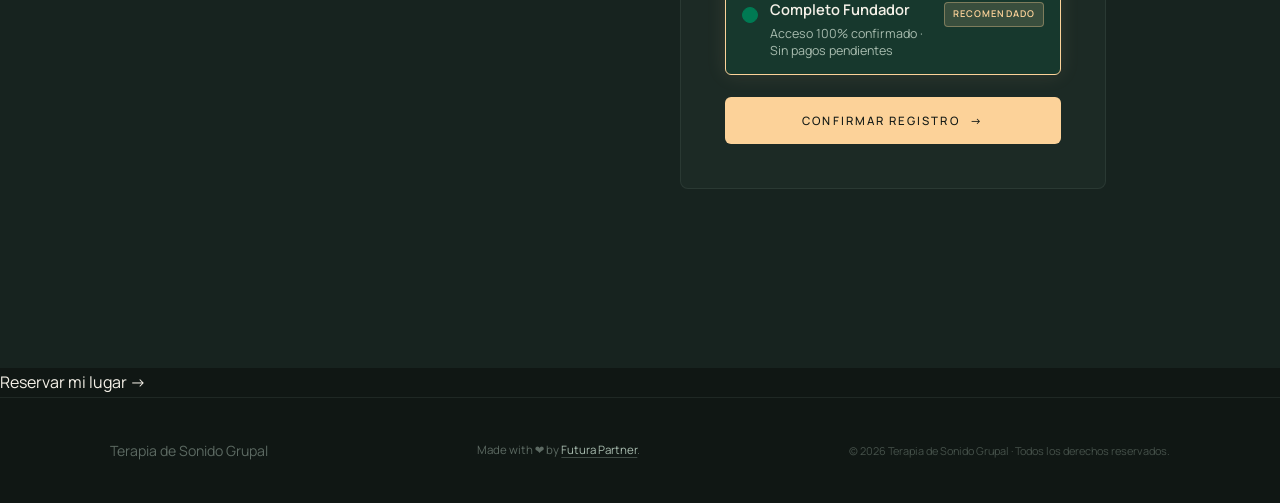
==== commit fc2881a2: "feat: actualizar calendario de fechas (3 Oct Sold Out, 17 Oct Activo Ultimo Cupo, 24 Oct Precio Fund" ====
--- a/default/index.html
+++ b/default/index.html
@@ -39,7 +39,7 @@
     <div class="hero-bg" role="img" aria-label="Atmósfera de terapia de sonido"></div>
     <div class="hero-overlay"></div>
     <div class="hero-content">
-      <p class="hero-eyebrow">Próximas Fechas: 3 Oct (¡Último cupo!), 17 Oct & 24 Oct <span class="desktop-only">&nbsp;·&nbsp; 5:00 PM – 7:00 PM</span> &nbsp;·&nbsp; <span class="hero-location-text">📍 Managua, Nicaragua</span></p>
+      <p class="hero-eyebrow">Próximas Fechas: 17 Oct (¡Último cupo!) & 24 Oct (Precio Fundador) <span class="desktop-only">&nbsp;·&nbsp; 5:00 PM – 7:00 PM</span> &nbsp;·&nbsp; <span class="hero-location-text">📍 Managua, Nicaragua</span></p>
 
       <h1 class="hero-title">
         Del ruido interno,<br />
@@ -83,7 +83,7 @@
             <li class="feature-item">
               <div class="feature-dot"></div>
               <div class="feature-text">
-                <strong>3 Oct (¡Último Cupo!), 17 Oct & 24 de Octubre · Cupos limitados</strong>
+                <strong>17 Oct (¡Último Cupo!) & 24 de Octubre (Precio Fundador) · Cupos limitados</strong>
                 <p>Sesiones íntimas con espacios reducidos para asegurar una experiencia personalizada.</p>
               </div>
             </li>
@@ -621,7 +621,7 @@
         </div>
         <div class="pricing-card reveal delay-2">
           <div class="pricing-date">
-            <span class="pricing-date-day">Sábado 3 Oct (Último cupo), 17 Oct & 24 Oct</span>
+            <span class="pricing-date-day">Sábado 17 Oct (¡Último cupo!) & Sábado 24 Oct (Precio Fundador)</span>
             <span class="pricing-date-time">5:00 PM – 7:00 PM</span>
             <span class="pricing-date-loc">📍 Managua, Nicaragua</span>
           </div>
@@ -668,7 +668,7 @@
             Reserva tu invitación<br />o únete a la lista
           </h2>
           <p class="section-body reveal delay-2">
-            El evento del <strong>19 de Septiembre está totalmente agotado (Sold Out)</strong>. Asegura tu lugar para nuestra próxima fecha del <strong>3 de Octubre (¡Último cupo disponible!)</strong>, <strong>17 de Octubre</strong> o <strong>24 de Octubre</strong> en Managua, Nicaragua.
+            Los eventos del <strong>19 de Septiembre y 3 de Octubre están totalmente agotados (Sold Out)</strong>. Asegura tu lugar para nuestra próxima fecha del <strong>17 de Octubre (¡Último cupo disponible!)</strong> o el <strong>24 de Octubre (Último evento a Precio Fundador)</strong> en Managua, Nicaragua.
           </p>
           <p class="form-location-sub reveal delay-2">
             📍 <em>Espacio privado y reservado. Dirección exacta enviada tras la confirmación de tu registro.</em>
@@ -707,29 +707,30 @@
                   </div>
                   <span class="sold-out-badge">SOLD OUT</span>
                 </label>
-                <label class="option-card active highlight-option" id="opt-oct03">
-                  <input type="radio" name="eventOption" value="Evento 3 de Octubre" checked />
+                <label class="option-card sold-out" id="opt-oct03">
+                  <input type="radio" name="eventOption" value="Evento 3 de Octubre (Agotado)" disabled />
                   <div class="option-radio-dot"></div>
                   <div class="option-text-wrap">
                     <div class="option-title">Sábado 3 de Octubre</div>
+                    <div class="option-desc">Sesión completa</div>
+                  </div>
+                  <span class="sold-out-badge">SOLD OUT</span>
+                </label>
+                <label class="option-card active highlight-option" id="opt-oct17">
+                  <input type="radio" name="eventOption" value="Evento 17 de Octubre" checked />
+                  <div class="option-radio-dot"></div>
+                  <div class="option-text-wrap">
+                    <div class="option-title">Sábado 17 de Octubre</div>
                     <div class="option-desc">5:00 PM – 7:00 PM · 1 Lugar Disponible</div>
                   </div>
                   <span class="urgency-badge">ÚLTIMO CUPO</span>
-                </label>
-                <label class="option-card" id="opt-oct17">
-                  <input type="radio" name="eventOption" value="Evento 17 de Octubre" />
-                  <div class="option-radio-dot"></div>
-                  <div class="option-text-wrap">
-                    <div class="option-title">Sábado 17 de Octubre</div>
-                    <div class="option-desc">5:00 PM – 7:00 PM</div>
-                  </div>
                 </label>
                 <label class="option-card" id="opt-oct24">
                   <input type="radio" name="eventOption" value="Evento 24 de Octubre" />
                   <div class="option-radio-dot"></div>
                   <div class="option-text-wrap">
                     <div class="option-title">Sábado 24 de Octubre</div>
-                    <div class="option-desc">5:00 PM – 7:00 PM</div>
+                    <div class="option-desc">5:00 PM – 7:00 PM · Último evento a Precio Fundador</div>
                   </div>
                 </label>
                 <label class="option-card" id="opt-waitlist">
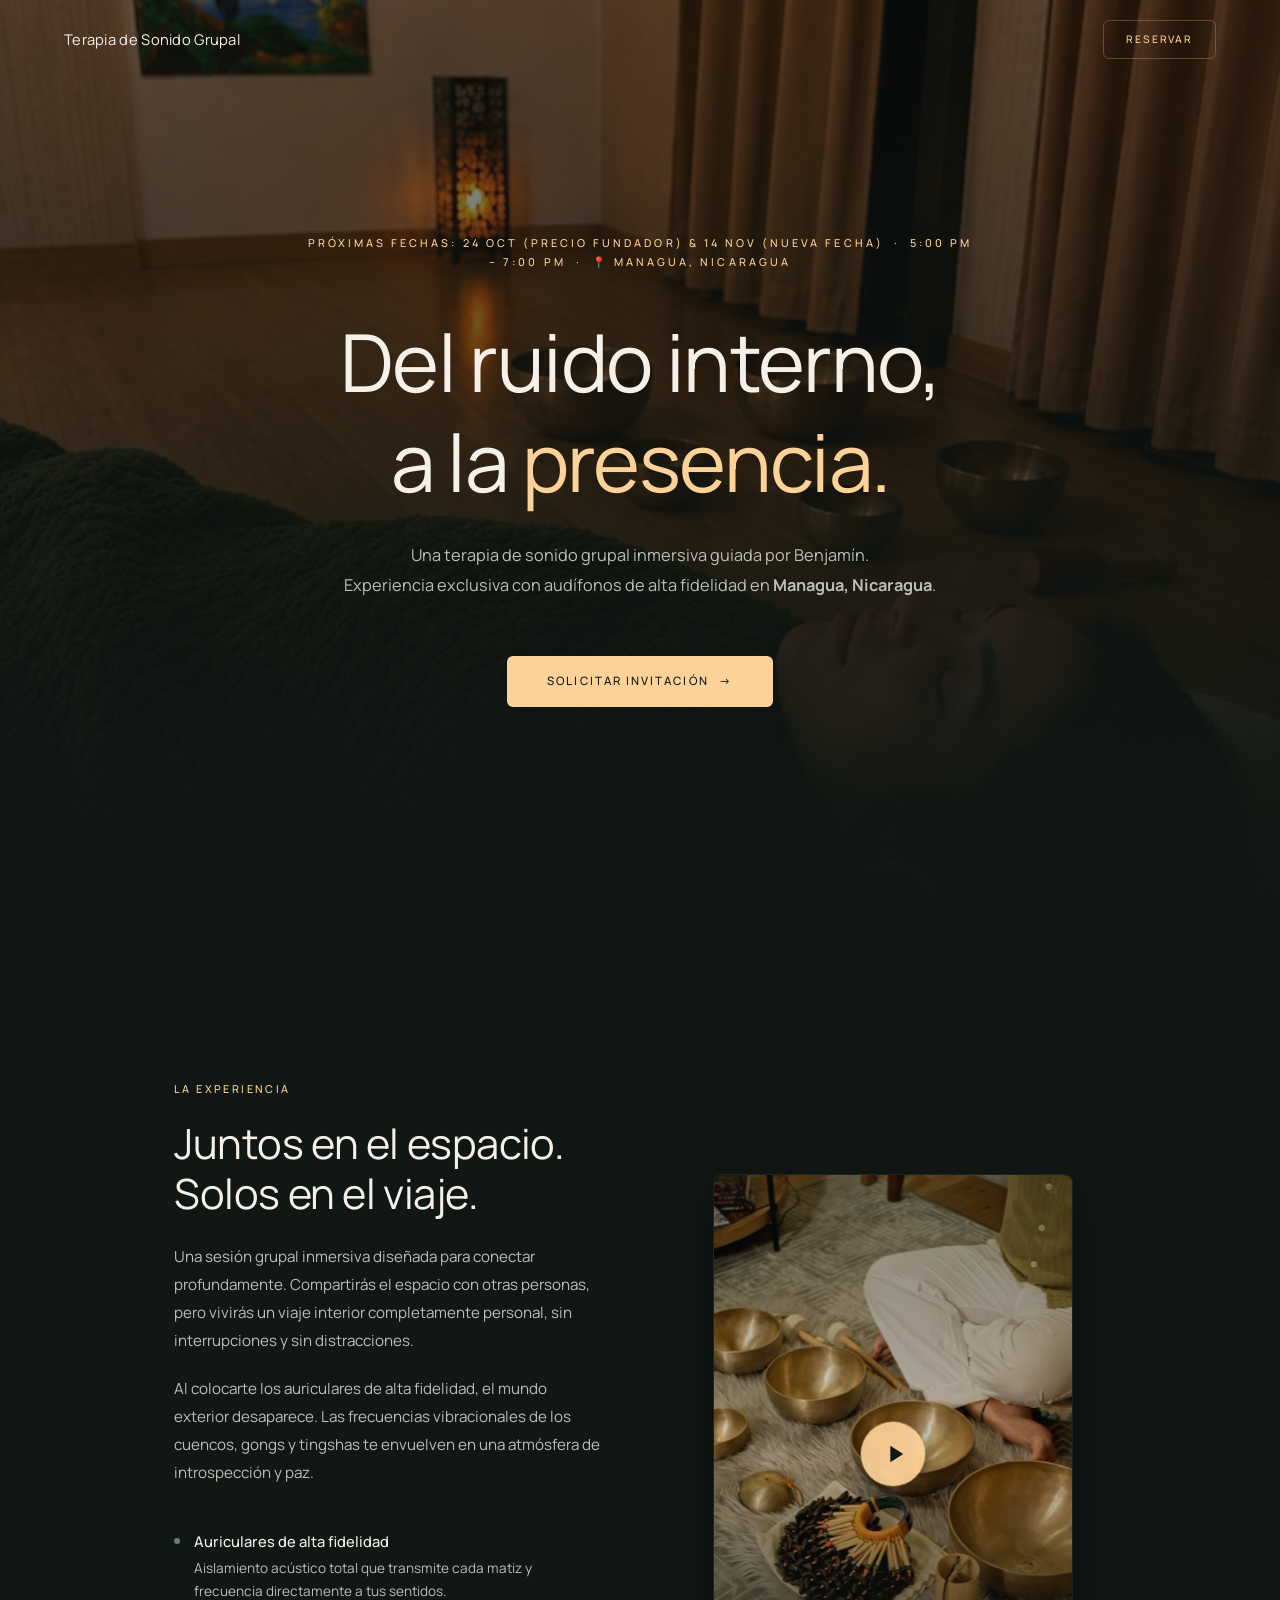
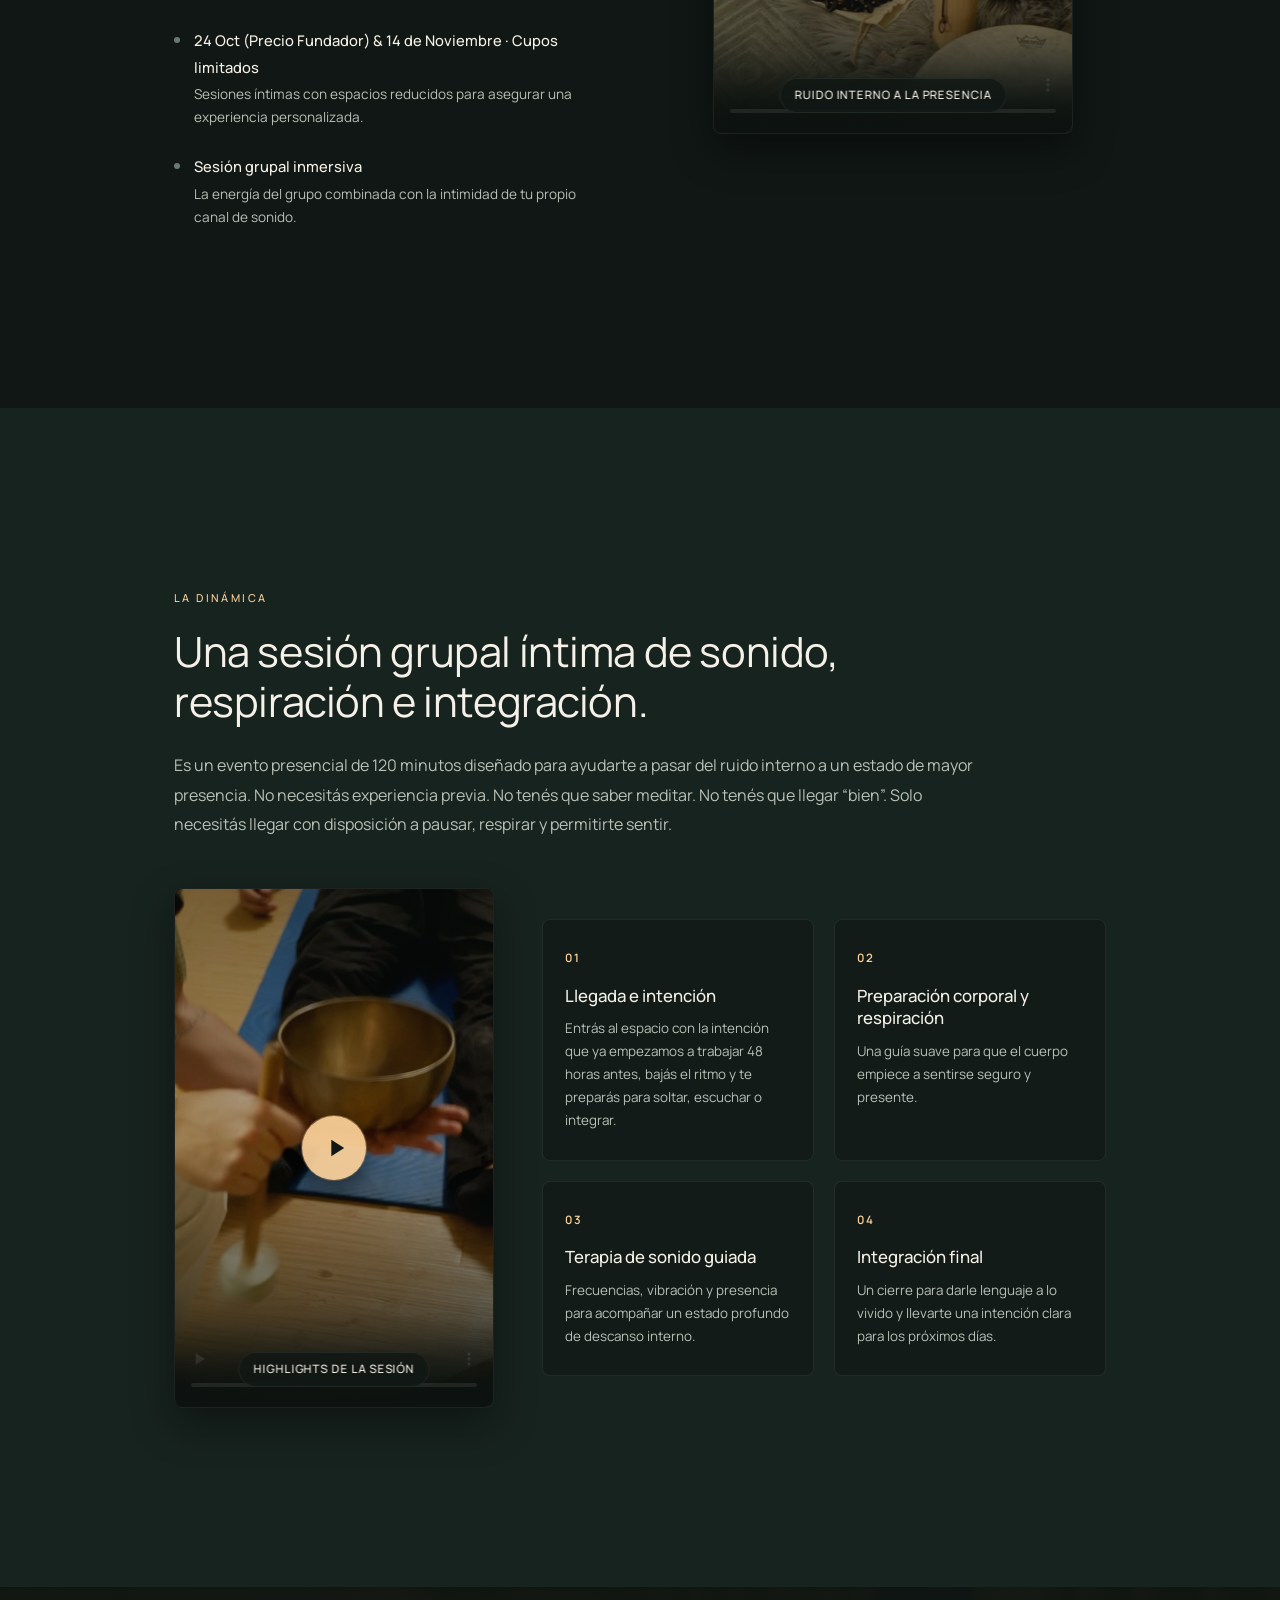
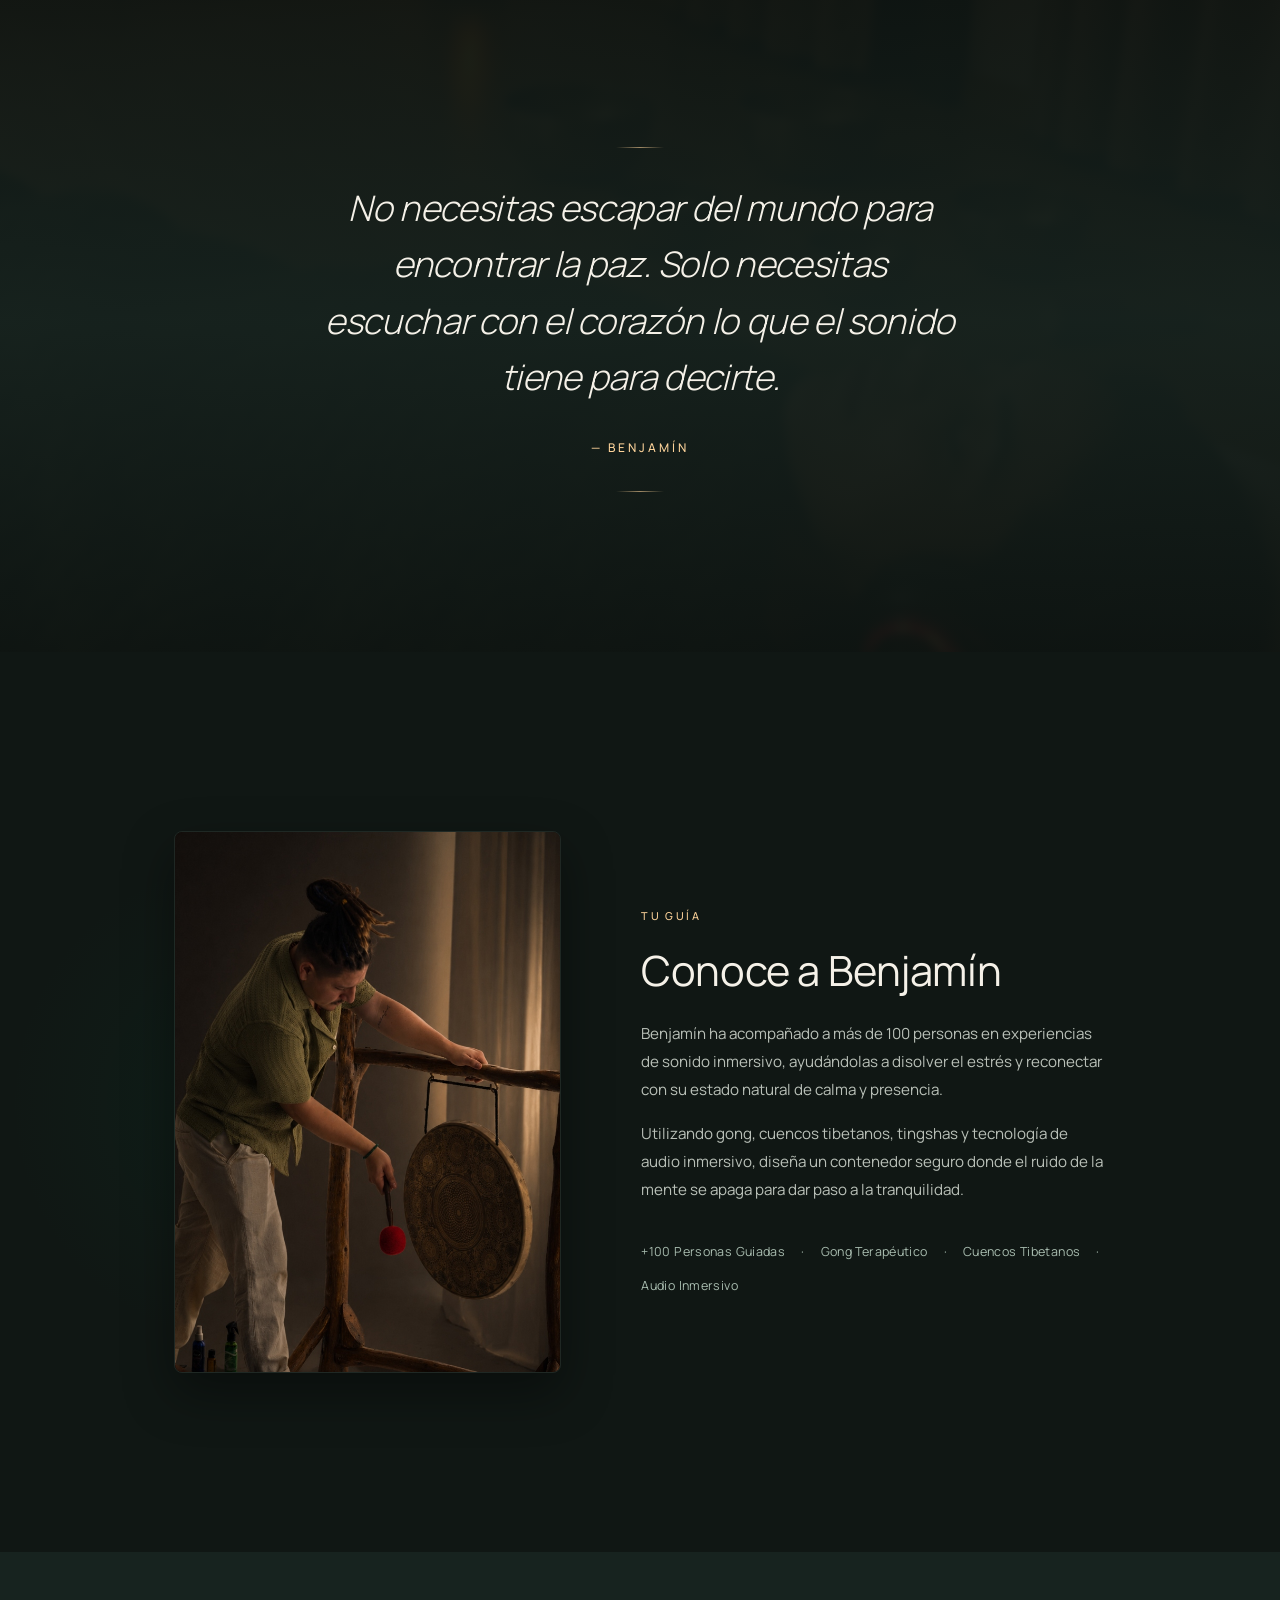
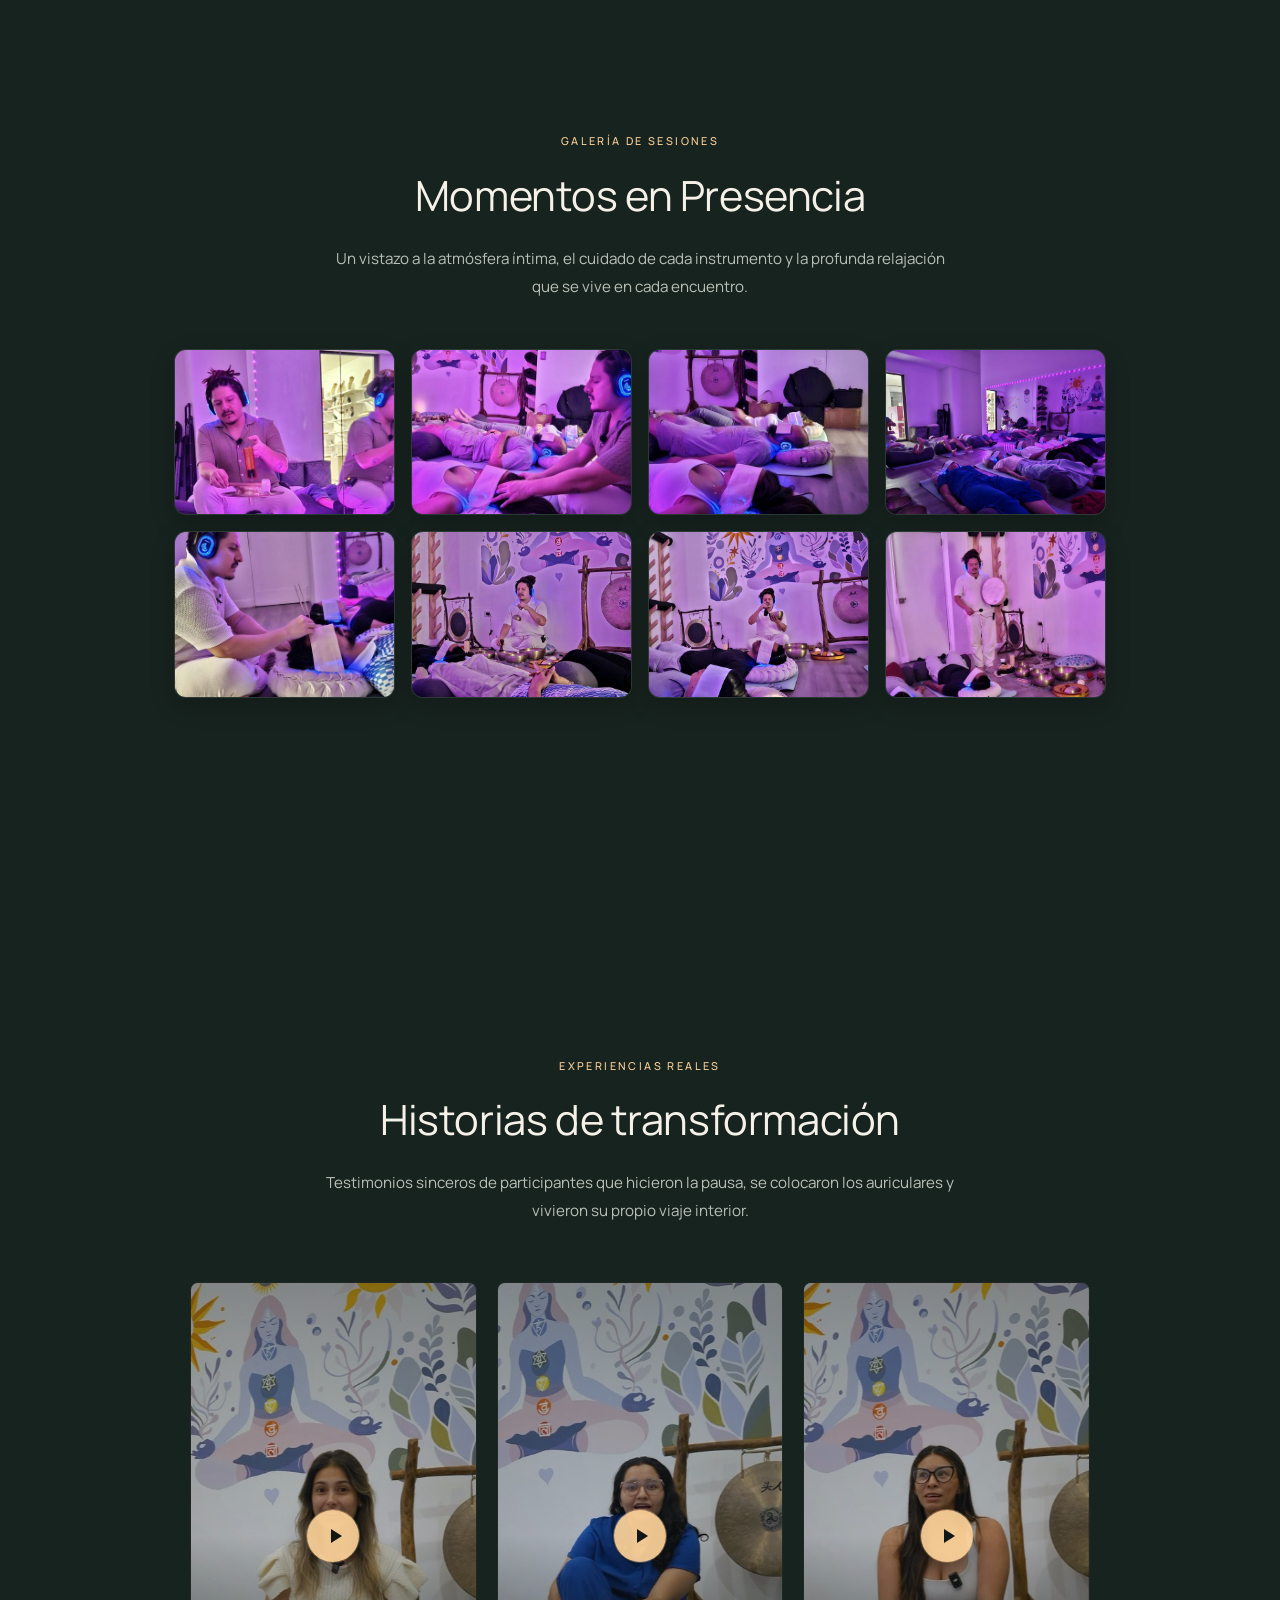
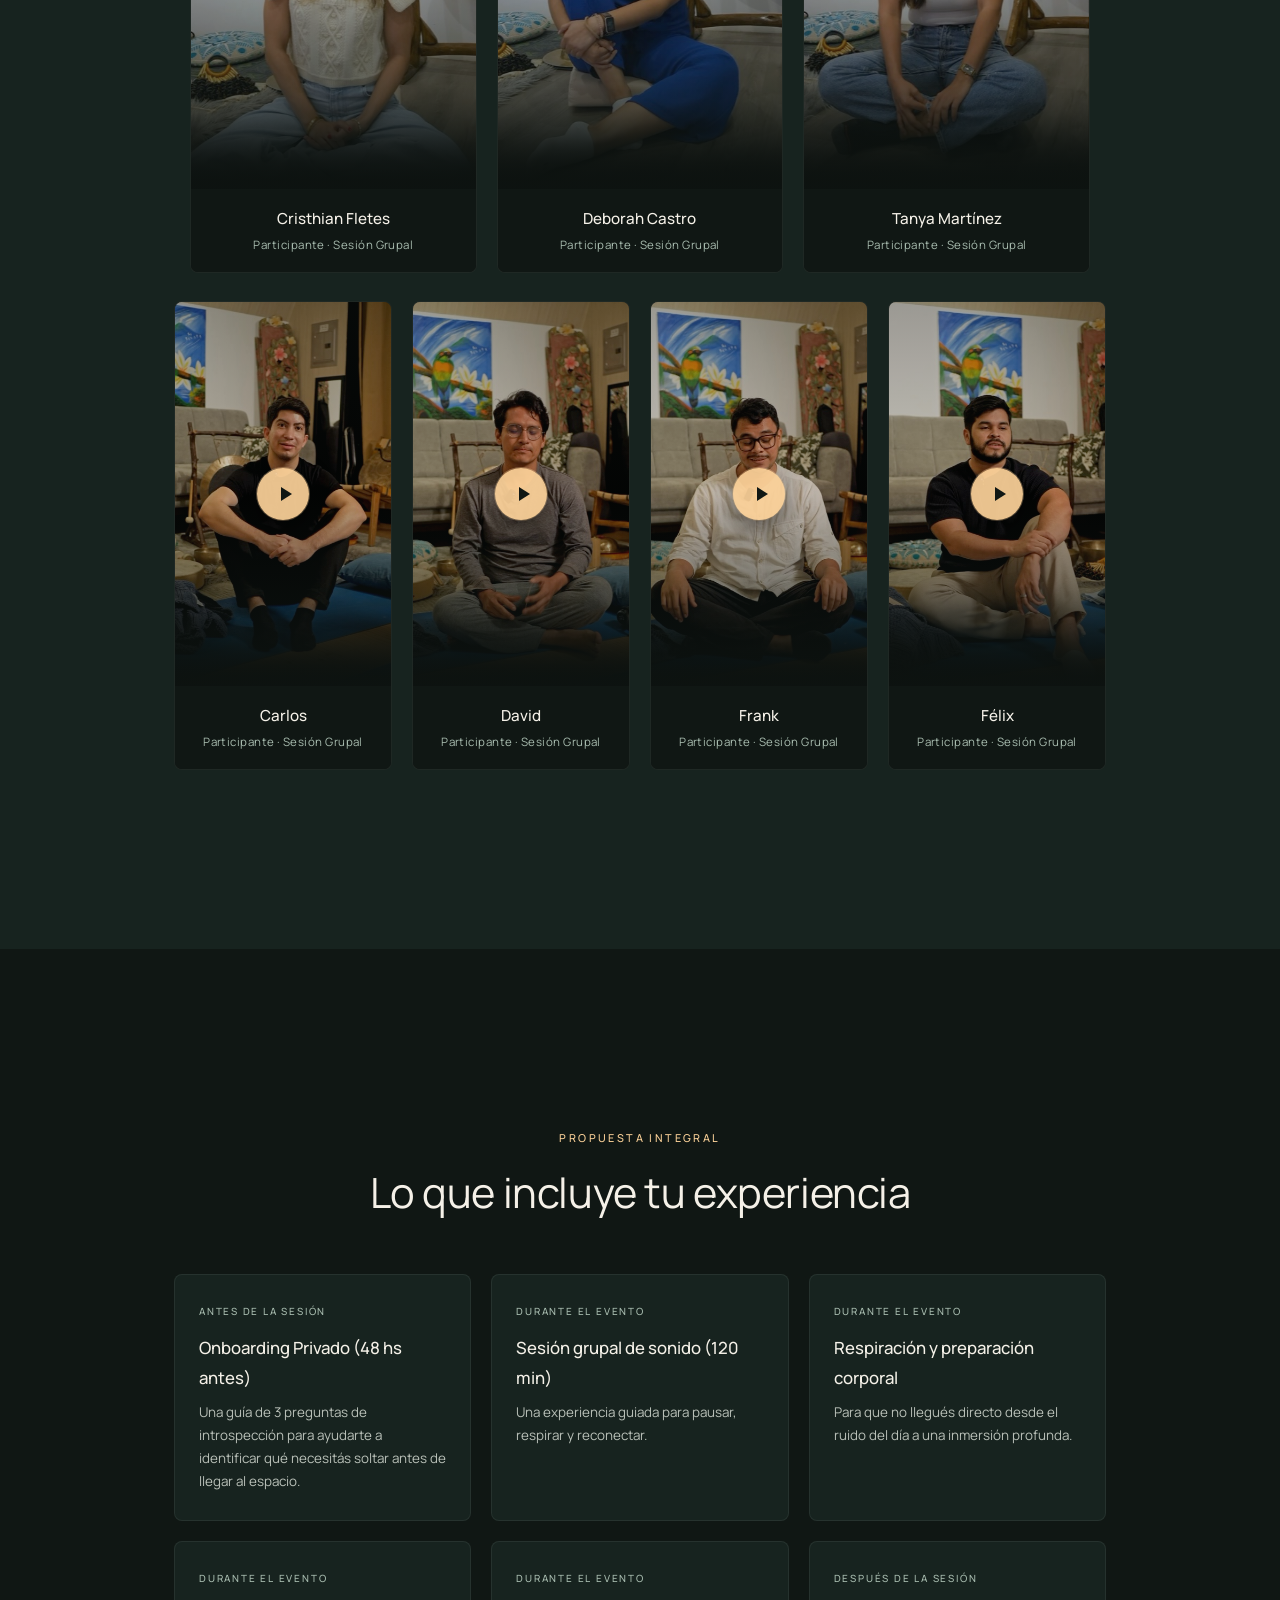
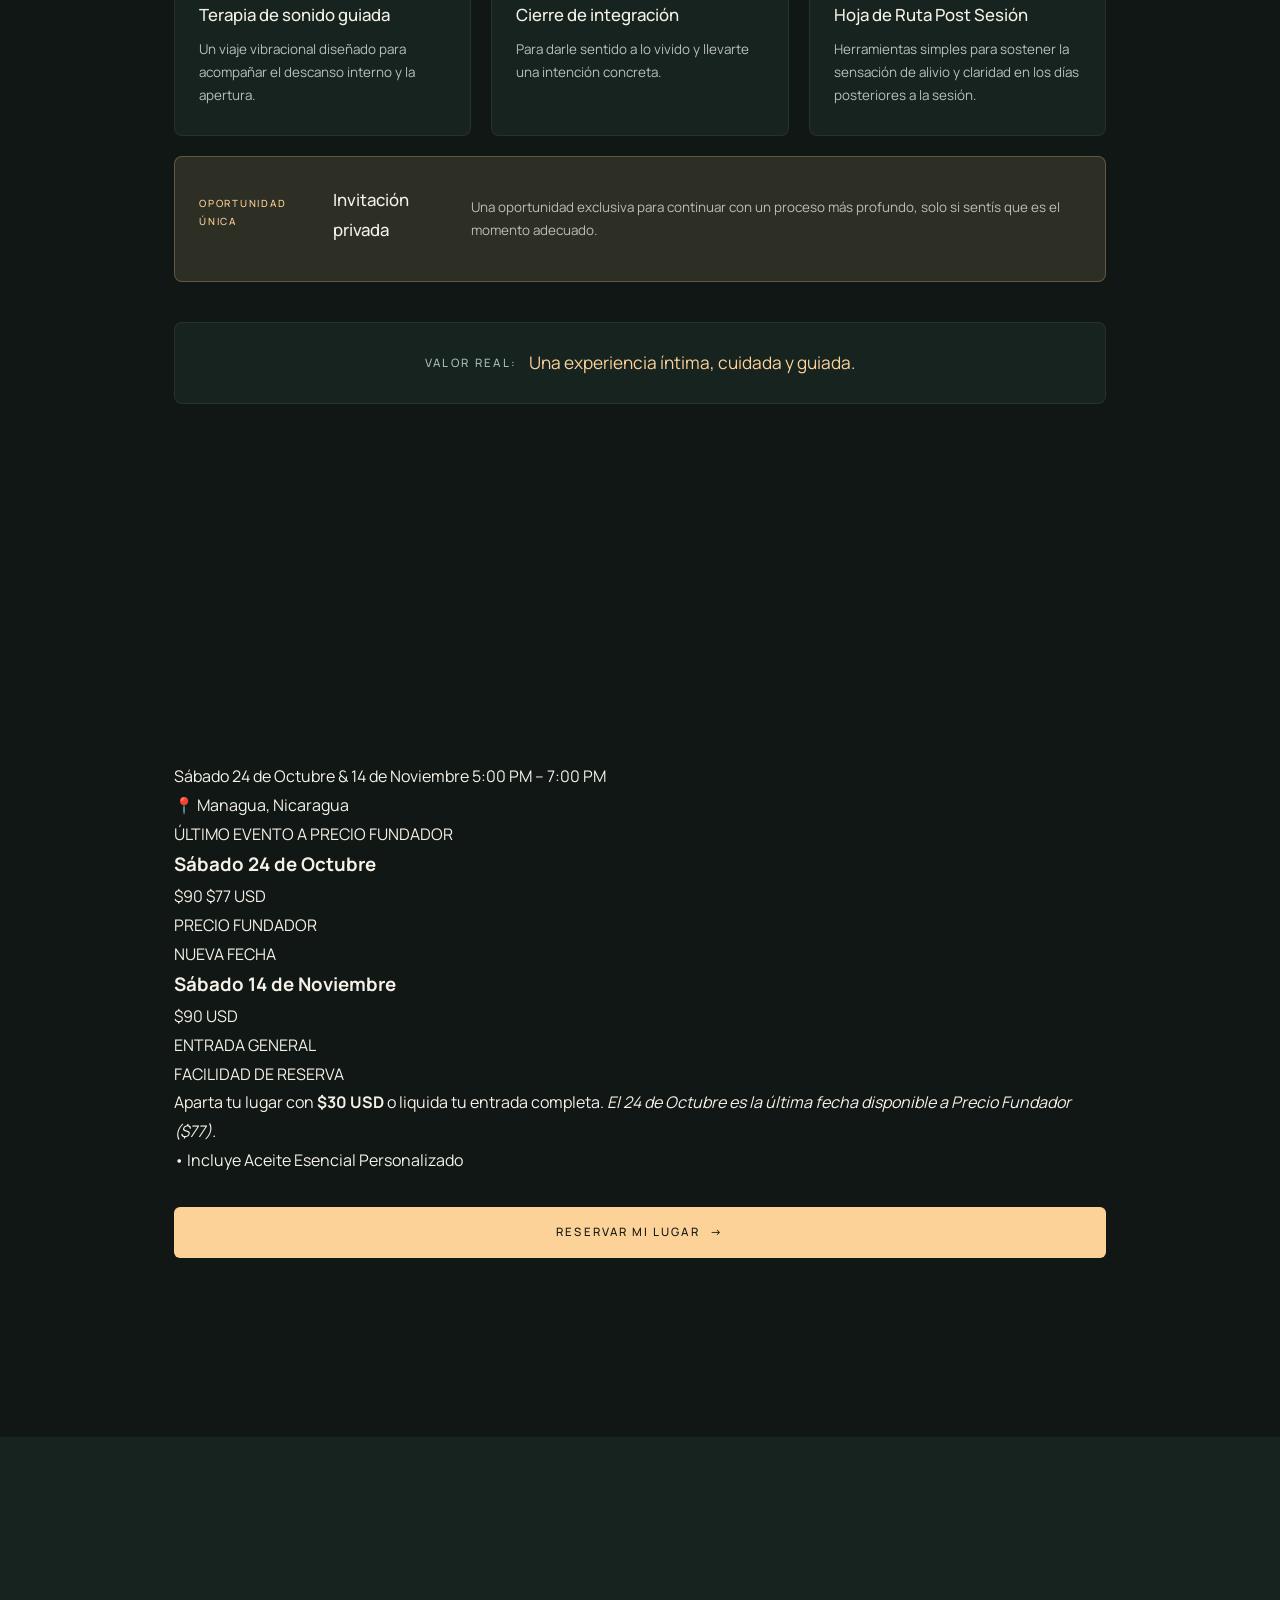
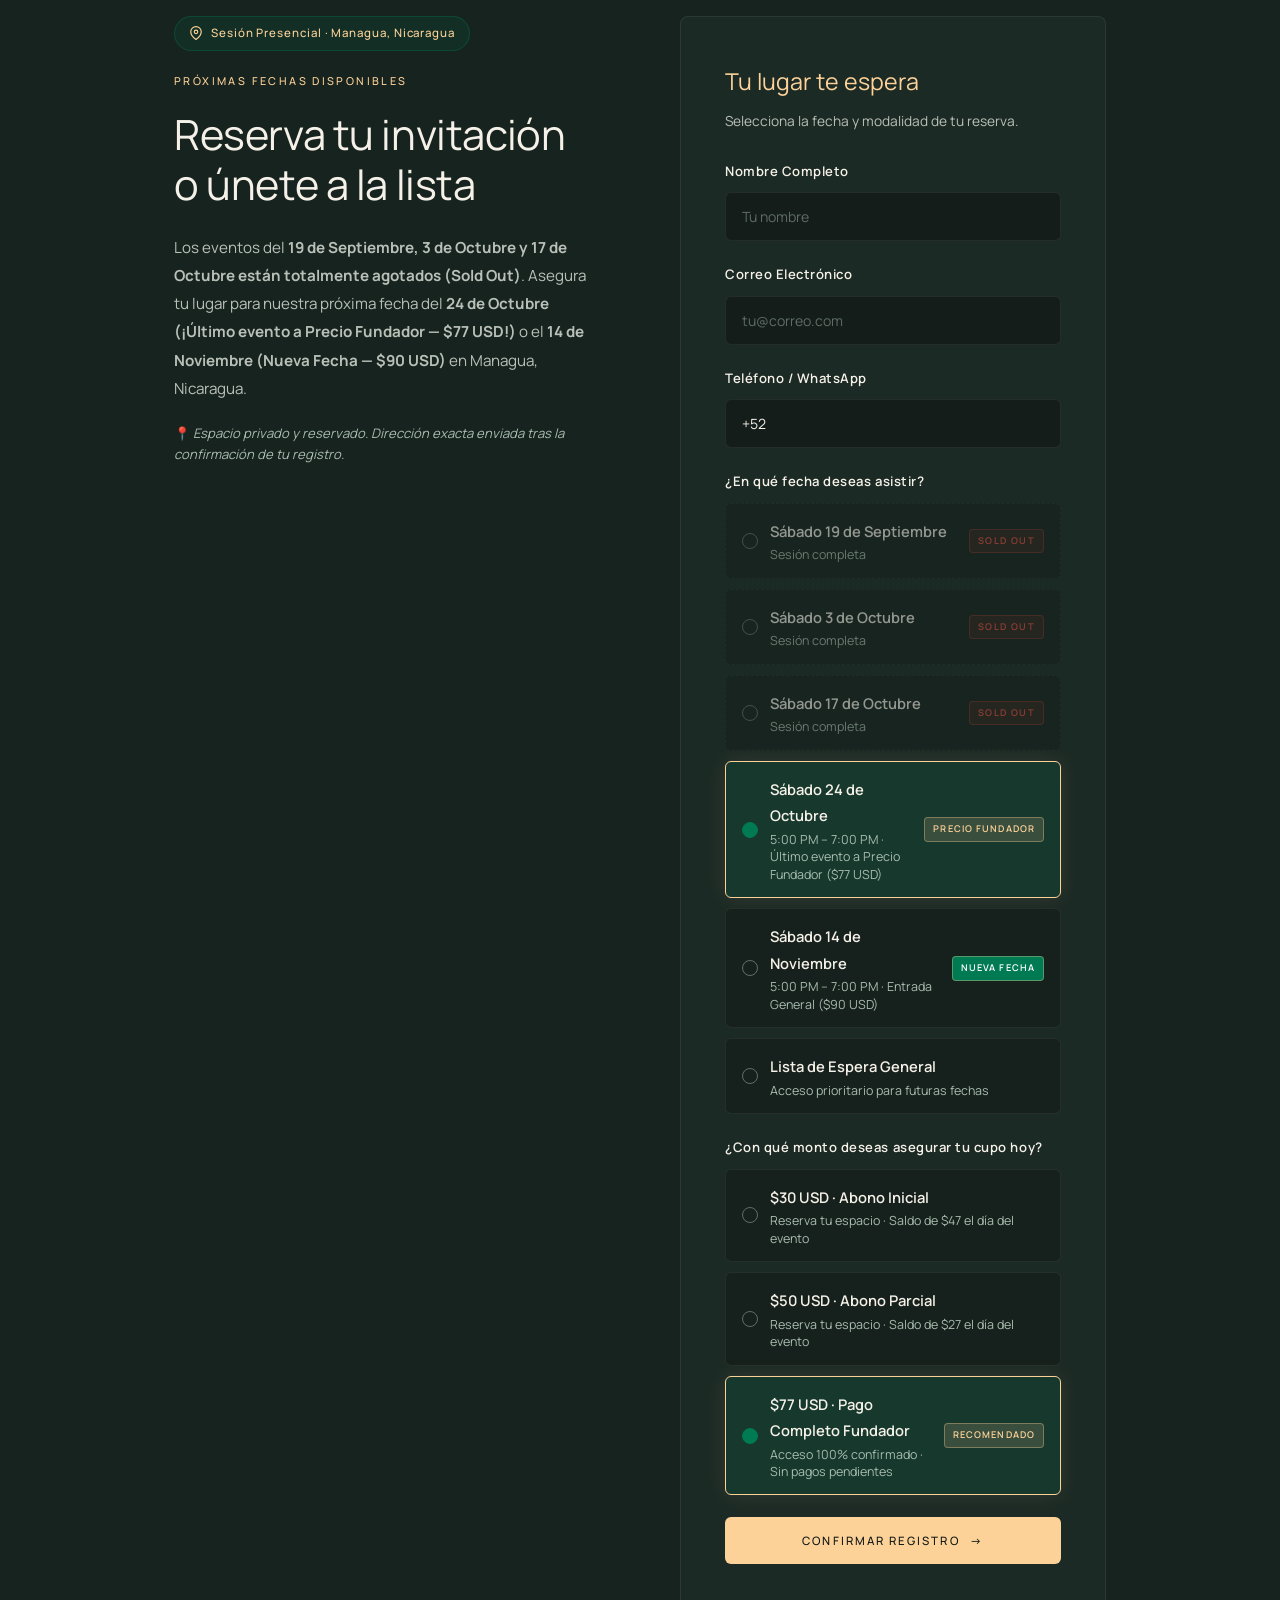
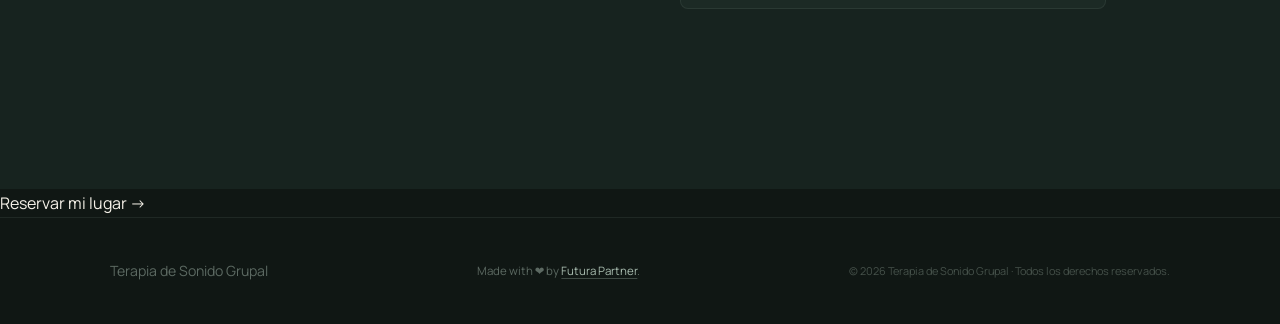
==== commit f1ec94c4: "feat: esquema de precios comparativo (24 Oct  vs 14 Nov ) y facilidad de reserva" ====
--- a/default/index.html
+++ b/default/index.html
@@ -39,7 +39,7 @@
     <div class="hero-bg" role="img" aria-label="Atmósfera de terapia de sonido"></div>
     <div class="hero-overlay"></div>
     <div class="hero-content">
-      <p class="hero-eyebrow">Próximas Fechas: 17 Oct (¡Último cupo!) & 24 Oct (Precio Fundador) <span class="desktop-only">&nbsp;·&nbsp; 5:00 PM – 7:00 PM</span> &nbsp;·&nbsp; <span class="hero-location-text">📍 Managua, Nicaragua</span></p>
+      <p class="hero-eyebrow">Próximas Fechas: 24 Oct (Precio Fundador) & 14 Nov (Nueva Fecha) <span class="desktop-only">&nbsp;·&nbsp; 5:00 PM – 7:00 PM</span> &nbsp;·&nbsp; <span class="hero-location-text">📍 Managua, Nicaragua</span></p>
 
       <h1 class="hero-title">
         Del ruido interno,<br />
@@ -83,7 +83,7 @@
             <li class="feature-item">
               <div class="feature-dot"></div>
               <div class="feature-text">
-                <strong>17 Oct (¡Último Cupo!) & 24 de Octubre (Precio Fundador) · Cupos limitados</strong>
+                <strong>24 Oct (Precio Fundador) & 14 de Noviembre · Cupos limitados</strong>
                 <p>Sesiones íntimas con espacios reducidos para asegurar una experiencia personalizada.</p>
               </div>
             </li>
@@ -610,43 +610,71 @@
   </section>
 
   <!-- PRICING -->
+    <!-- PRICING -->
   <section id="pricing" aria-labelledby="pricing-title">
     <div class="container">
-      <div class="pricing-layout">
-        <div class="pricing-header">
-          <span class="eyebrow reveal" style="color:var(--cream);letter-spacing:0.18em;font-weight:600;">Último Evento a Precio Fundador</span>
-          <h2 class="section-title reveal delay-1" id="pricing-title">
-            Tu entrada a la experiencia
-          </h2>
-        </div>
-        <div class="pricing-card reveal delay-2">
-          <div class="pricing-date">
-            <span class="pricing-date-day">Sábado 17 Oct (¡Último cupo!) & Sábado 24 Oct (Precio Fundador)</span>
-            <span class="pricing-date-time">5:00 PM – 7:00 PM</span>
-            <span class="pricing-date-loc">📍 Managua, Nicaragua</span>
-          </div>
-          <div class="pricing-body">
-            <div class="pricing-regular">
-              <span class="pricing-strike">$90</span>
-              <span class="pricing-regular-label">Precio Regular</span>
-            </div>
-            <div class="pricing-founder">
-              <span class="pricing-amount">$77</span>
-              <span class="pricing-founder-label">Precio Fundador</span>
-            </div>
-            <div class="pricing-deposit-note">
-              <span class="deposit-tag">Facilidad de Reserva</span>
-              <p>Aparta tu lugar con <strong>$30 USD</strong> o liquida tu entrada completa a Precio Fundador.</p>
-            </div>
-            <div class="pricing-includes">
-              <span class="pricing-includes-dot"></span>
-              <span class="pricing-includes-text">Incluye Aceite Esencial Personalizado</span>
-            </div>
-          </div>
+      <div class="pricing-comparison-wrapper">
+        
+        <!-- Header / Date summary -->
+        <div class="pricing-dates-banner reveal">
+          <div class="banner-dates-row">
+            <span class="banner-dates-title">Sábado 24 de Octubre & 14 de Noviembre</span>
+            <span class="banner-time-sub">5:00 PM – 7:00 PM</span>
+          </div>
+          <div class="banner-location-pill">
+            <span class="loc-pin">📍</span> Managua, Nicaragua
+          </div>
+          <div class="banner-divider"></div>
+        </div>
+
+        <!-- 2 Cards Grid -->
+        <div class="pricing-cards-duo reveal delay-1">
+          
+          <!-- Card 1: 24 Octubre (Fundador) -->
+          <div class="card-founder-duo">
+            <div class="duo-pill pill-founder">ÚLTIMO EVENTO A PRECIO FUNDADOR</div>
+            <h3 class="duo-card-title">Sábado 24 de Octubre</h3>
+            <div class="duo-price-row">
+              <span class="duo-strike">$90</span>
+              <span class="duo-price-amount">$77</span>
+              <span class="duo-currency">USD</span>
+            </div>
+            <div class="duo-label">PRECIO FUNDADOR</div>
+          </div>
+
+          <!-- Card 2: 14 Noviembre (General) -->
+          <div class="card-general-duo">
+            <div class="duo-pill pill-general">NUEVA FECHA</div>
+            <h3 class="duo-card-title">Sábado 14 de Noviembre</h3>
+            <div class="duo-price-row">
+              <span class="duo-price-amount">$90</span>
+              <span class="duo-currency">USD</span>
+            </div>
+            <div class="duo-label">ENTRADA GENERAL</div>
+          </div>
+
+        </div>
+
+        <!-- Facilidad de Reserva Box -->
+        <div class="pricing-facilidad-box reveal delay-2">
+          <div class="facilidad-pill">FACILIDAD DE RESERVA</div>
+          <p class="facilidad-text">
+            Aparta tu lugar con <strong>$30 USD</strong> o liquida tu entrada completa. <em>El 24 de Octubre es la última fecha disponible a Precio Fundador ($77).</em>
+          </p>
+        </div>
+
+        <!-- Includes Pill -->
+        <div class="pricing-includes-pill reveal delay-3">
+          <span class="includes-dot">•</span> Incluye Aceite Esencial Personalizado
+        </div>
+
+        <!-- CTA Button -->
+        <div class="pricing-cta-wrap reveal delay-3">
           <a href="#registro" class="btn-primary pricing-cta">
-            Reservar a Precio Fundador <span class="arrow">→</span>
+            Reservar mi lugar <span class="arrow">→</span>
           </a>
         </div>
+
       </div>
     </div>
   </section>
@@ -668,7 +696,7 @@
             Reserva tu invitación<br />o únete a la lista
           </h2>
           <p class="section-body reveal delay-2">
-            Los eventos del <strong>19 de Septiembre y 3 de Octubre están totalmente agotados (Sold Out)</strong>. Asegura tu lugar para nuestra próxima fecha del <strong>17 de Octubre (¡Último cupo disponible!)</strong> o el <strong>24 de Octubre (Último evento a Precio Fundador)</strong> en Managua, Nicaragua.
+            Los eventos del <strong>19 de Septiembre, 3 de Octubre y 17 de Octubre están totalmente agotados (Sold Out)</strong>. Asegura tu lugar para nuestra próxima fecha del <strong>24 de Octubre (¡Último evento a Precio Fundador — $77 USD!)</strong> o el <strong>14 de Noviembre (Nueva Fecha — $90 USD)</strong> en Managua, Nicaragua.
           </p>
           <p class="form-location-sub reveal delay-2">
             📍 <em>Espacio privado y reservado. Dirección exacta enviada tras la confirmación de tu registro.</em>
@@ -716,22 +744,32 @@
                   </div>
                   <span class="sold-out-badge">SOLD OUT</span>
                 </label>
-                <label class="option-card active highlight-option" id="opt-oct17">
-                  <input type="radio" name="eventOption" value="Evento 17 de Octubre" checked />
+                <label class="option-card sold-out" id="opt-oct17">
+                  <input type="radio" name="eventOption" value="Evento 17 de Octubre (Agotado)" disabled />
                   <div class="option-radio-dot"></div>
                   <div class="option-text-wrap">
                     <div class="option-title">Sábado 17 de Octubre</div>
-                    <div class="option-desc">5:00 PM – 7:00 PM · 1 Lugar Disponible</div>
+                    <div class="option-desc">Sesión completa</div>
                   </div>
-                  <span class="urgency-badge">ÚLTIMO CUPO</span>
+                  <span class="sold-out-badge">SOLD OUT</span>
                 </label>
-                <label class="option-card" id="opt-oct24">
-                  <input type="radio" name="eventOption" value="Evento 24 de Octubre" />
+                <label class="option-card active highlight-option" id="opt-oct24">
+                  <input type="radio" name="eventOption" value="Evento 24 de Octubre" checked />
                   <div class="option-radio-dot"></div>
                   <div class="option-text-wrap">
                     <div class="option-title">Sábado 24 de Octubre</div>
-                    <div class="option-desc">5:00 PM – 7:00 PM · Último evento a Precio Fundador</div>
+                    <div class="option-desc">5:00 PM – 7:00 PM · Último evento a Precio Fundador ($77 USD)</div>
                   </div>
+                  <span class="urgency-badge">PRECIO FUNDADOR</span>
+                </label>
+                <label class="option-card" id="opt-nov14">
+                  <input type="radio" name="eventOption" value="Evento 14 de Noviembre" />
+                  <div class="option-radio-dot"></div>
+                  <div class="option-text-wrap">
+                    <div class="option-title">Sábado 14 de Noviembre</div>
+                    <div class="option-desc">5:00 PM – 7:00 PM · Entrada General ($90 USD)</div>
+                  </div>
+                  <span class="urgency-badge" style="background:#007A53;color:#fff;">NUEVA FECHA</span>
                 </label>
                 <label class="option-card" id="opt-waitlist">
                   <input type="radio" name="eventOption" value="Lista de Espera" />
--- a/default/style.css
+++ b/default/style.css
@@ -2173,3 +2173,228 @@
   font-size: 12px;
   color: #7A8880;
 }
+
+/* =============================================
+   COMPARATIVE PRICING SECTION (24 Oct vs 14 Nov)
+   ============================================= */
+.pricing-comparison-wrapper {
+  max-width: 840px;
+  margin: 0 auto;
+  text-align: center;
+}
+
+.pricing-dates-banner {
+  margin-bottom: 28px;
+}
+
+.banner-dates-row {
+  display: flex;
+  align-items: center;
+  justify-content: center;
+  gap: 14px;
+  flex-wrap: wrap;
+  margin-bottom: 12px;
+}
+
+.banner-dates-title {
+  font-size: clamp(1.2rem, 3.2vw, 1.45rem);
+  font-weight: 500;
+  color: #F5F1E8;
+  letter-spacing: -0.01em;
+}
+
+.banner-time-sub {
+  font-size: 0.92rem;
+  color: #7A8880;
+  font-weight: 400;
+}
+
+.banner-location-pill {
+  display: inline-flex;
+  align-items: center;
+  gap: 6px;
+  background: rgba(23, 35, 31, 0.85);
+  border: 1px solid rgba(168, 188, 175, 0.22);
+  padding: 5px 14px;
+  border-radius: 20px;
+  font-size: 0.78rem;
+  color: #C8A97E;
+  margin-bottom: 22px;
+}
+
+.banner-divider {
+  width: 100%;
+  height: 1px;
+  background: rgba(168, 188, 175, 0.12);
+  margin: 0 auto;
+}
+
+.pricing-cards-duo {
+  display: grid;
+  grid-template-columns: 1fr 1fr;
+  gap: 20px;
+  margin-top: 28px;
+  margin-bottom: 22px;
+}
+
+@media (max-width: 680px) {
+  .pricing-cards-duo {
+    grid-template-columns: 1fr;
+    gap: 16px;
+  }
+}
+
+.card-founder-duo,
+.card-general-duo {
+  background: linear-gradient(135deg, rgba(23, 35, 31, 0.95) 0%, rgba(16, 23, 20, 0.98) 100%);
+  border-radius: 16px;
+  padding: 34px 24px;
+  display: flex;
+  flex-direction: column;
+  align-items: center;
+  justify-content: center;
+  text-align: center;
+  position: relative;
+  box-shadow: 0 12px 36px rgba(0, 0, 0, 0.4);
+}
+
+.card-founder-duo {
+  border: 1.5px solid #C8A97E;
+  box-shadow: 0 12px 36px rgba(0, 0, 0, 0.4), 0 0 24px rgba(200, 169, 126, 0.15);
+}
+
+.card-general-duo {
+  border: 1px solid rgba(168, 188, 175, 0.2);
+}
+
+.duo-pill {
+  font-size: 0.68rem;
+  font-weight: 700;
+  letter-spacing: 0.08em;
+  text-transform: uppercase;
+  padding: 5px 14px;
+  border-radius: 20px;
+  margin-bottom: 16px;
+}
+
+.pill-founder {
+  background: rgba(200, 169, 126, 0.12);
+  border: 1px solid rgba(200, 169, 126, 0.45);
+  color: #FCD299;
+}
+
+.pill-general {
+  background: rgba(0, 168, 107, 0.12);
+  border: 1px solid rgba(0, 168, 107, 0.4);
+  color: #34D399;
+}
+
+.duo-card-title {
+  font-size: 1.25rem;
+  font-weight: 500;
+  color: #F5F1E8;
+  margin-bottom: 14px;
+}
+
+.duo-price-row {
+  display: flex;
+  align-items: baseline;
+  justify-content: center;
+  gap: 6px;
+  margin-bottom: 8px;
+}
+
+.duo-strike {
+  font-size: 1.45rem;
+  color: #6F8075;
+  text-decoration: line-through;
+  font-weight: 300;
+  margin-right: 2px;
+}
+
+.duo-price-amount {
+  font-size: clamp(2.8rem, 5vw, 3.5rem);
+  font-weight: 700;
+  color: #FCD299;
+  line-height: 1;
+}
+
+.duo-currency {
+  font-size: 0.85rem;
+  font-weight: 600;
+  color: #A8BCAF;
+  margin-left: 2px;
+}
+
+.duo-label {
+  font-size: 0.72rem;
+  font-weight: 600;
+  letter-spacing: 0.14em;
+  text-transform: uppercase;
+  color: #B9C0B8;
+  margin-top: 6px;
+}
+
+.pricing-facilidad-box {
+  background: rgba(16, 23, 20, 0.7);
+  border: 1px solid rgba(0, 122, 83, 0.35);
+  border-radius: 14px;
+  padding: 22px 24px;
+  margin-top: 20px;
+  text-align: center;
+}
+
+.facilidad-pill {
+  font-size: 0.65rem;
+  font-weight: 700;
+  letter-spacing: 0.1em;
+  text-transform: uppercase;
+  color: #C8A97E;
+  background: rgba(200, 169, 126, 0.12);
+  border: 1px solid rgba(200, 169, 126, 0.35);
+  padding: 3px 12px;
+  border-radius: 20px;
+  display: inline-block;
+  margin-bottom: 10px;
+}
+
+.facilidad-text {
+  font-size: 0.90rem;
+  color: #B9C0B8;
+  line-height: 1.6;
+  margin: 0;
+}
+
+.facilidad-text strong {
+  color: #FCD299;
+  font-weight: 600;
+}
+
+.facilidad-text em {
+  font-style: italic;
+  color: #F5F1E8;
+}
+
+.pricing-includes-pill {
+  display: inline-flex;
+  align-items: center;
+  gap: 8px;
+  background: rgba(23, 35, 31, 0.9);
+  border: 1px solid rgba(168, 188, 175, 0.22);
+  padding: 8px 20px;
+  border-radius: 20px;
+  font-size: 0.84rem;
+  color: #FCD299;
+  margin-top: 20px;
+  font-weight: 500;
+}
+
+.includes-dot {
+  color: #C8A97E;
+  font-size: 1.1rem;
+  line-height: 1;
+}
+
+.pricing-cta-wrap {
+  margin-top: 24px;
+}
